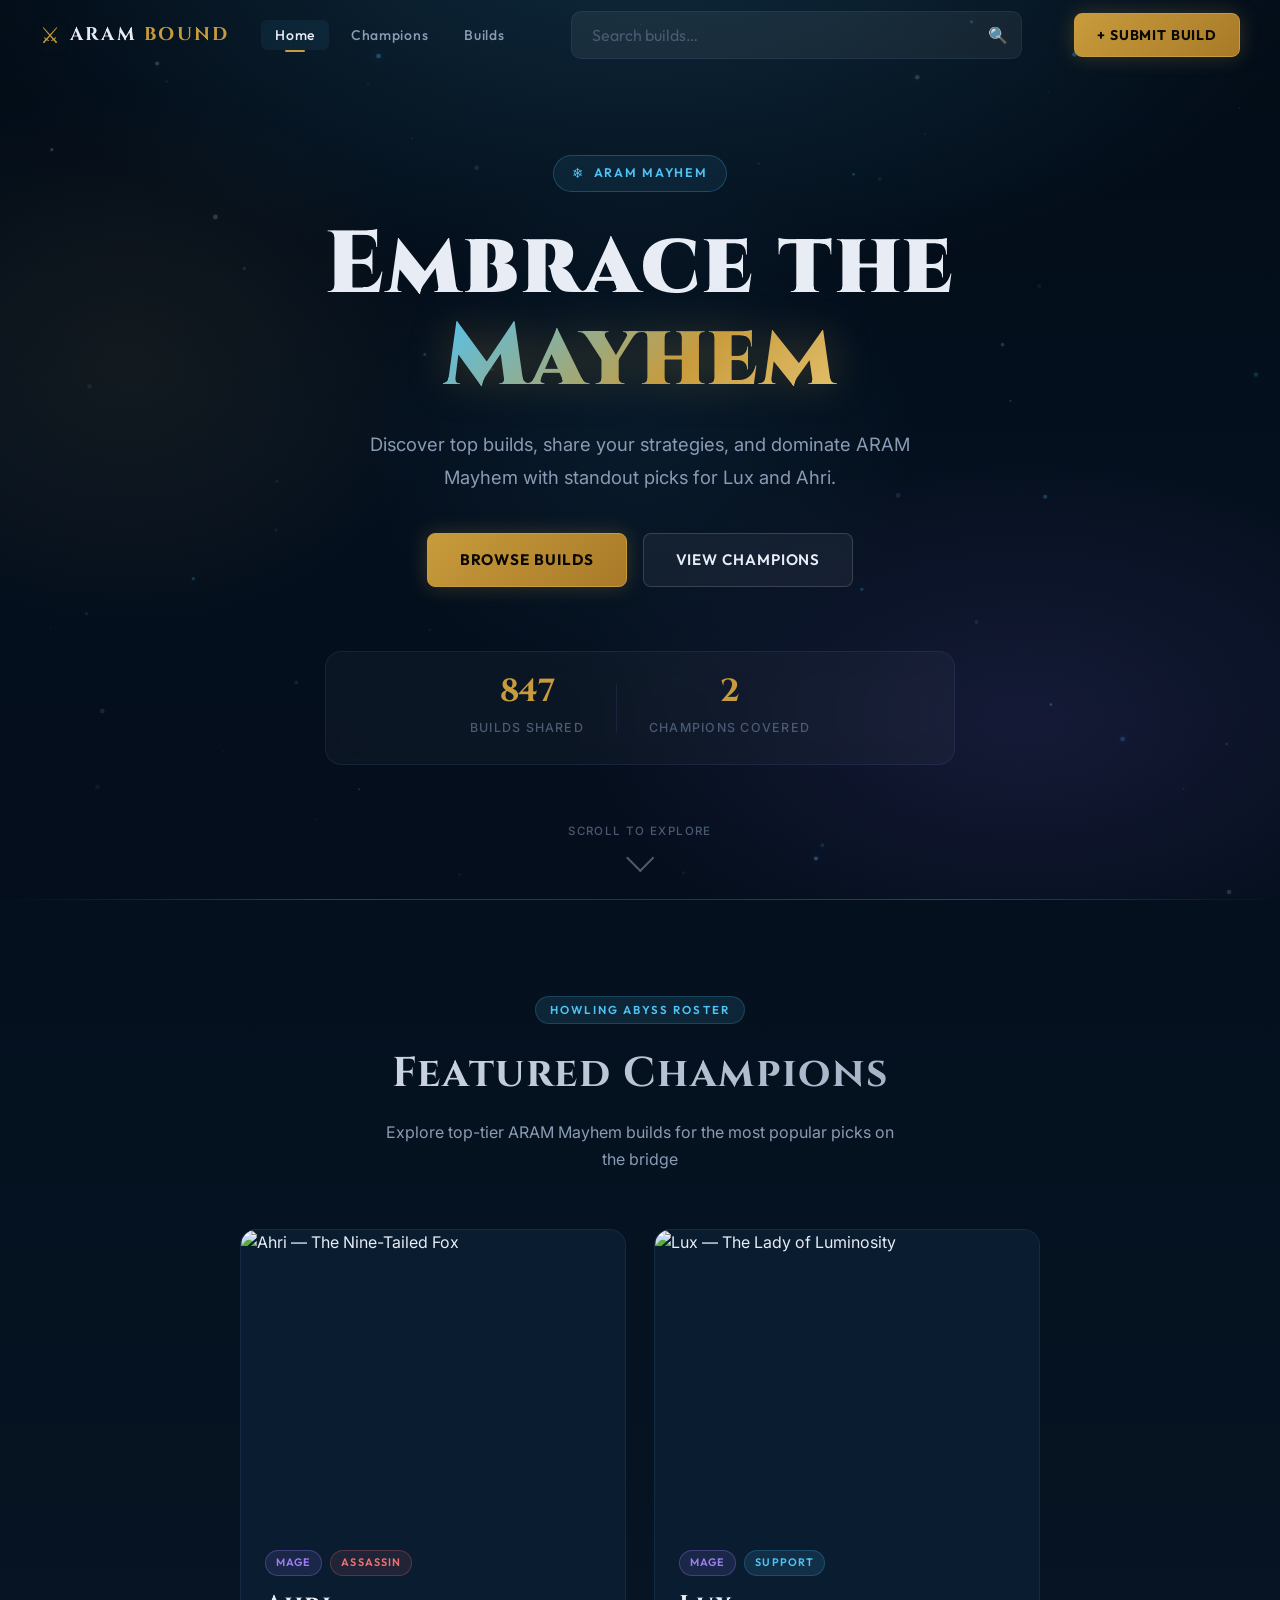
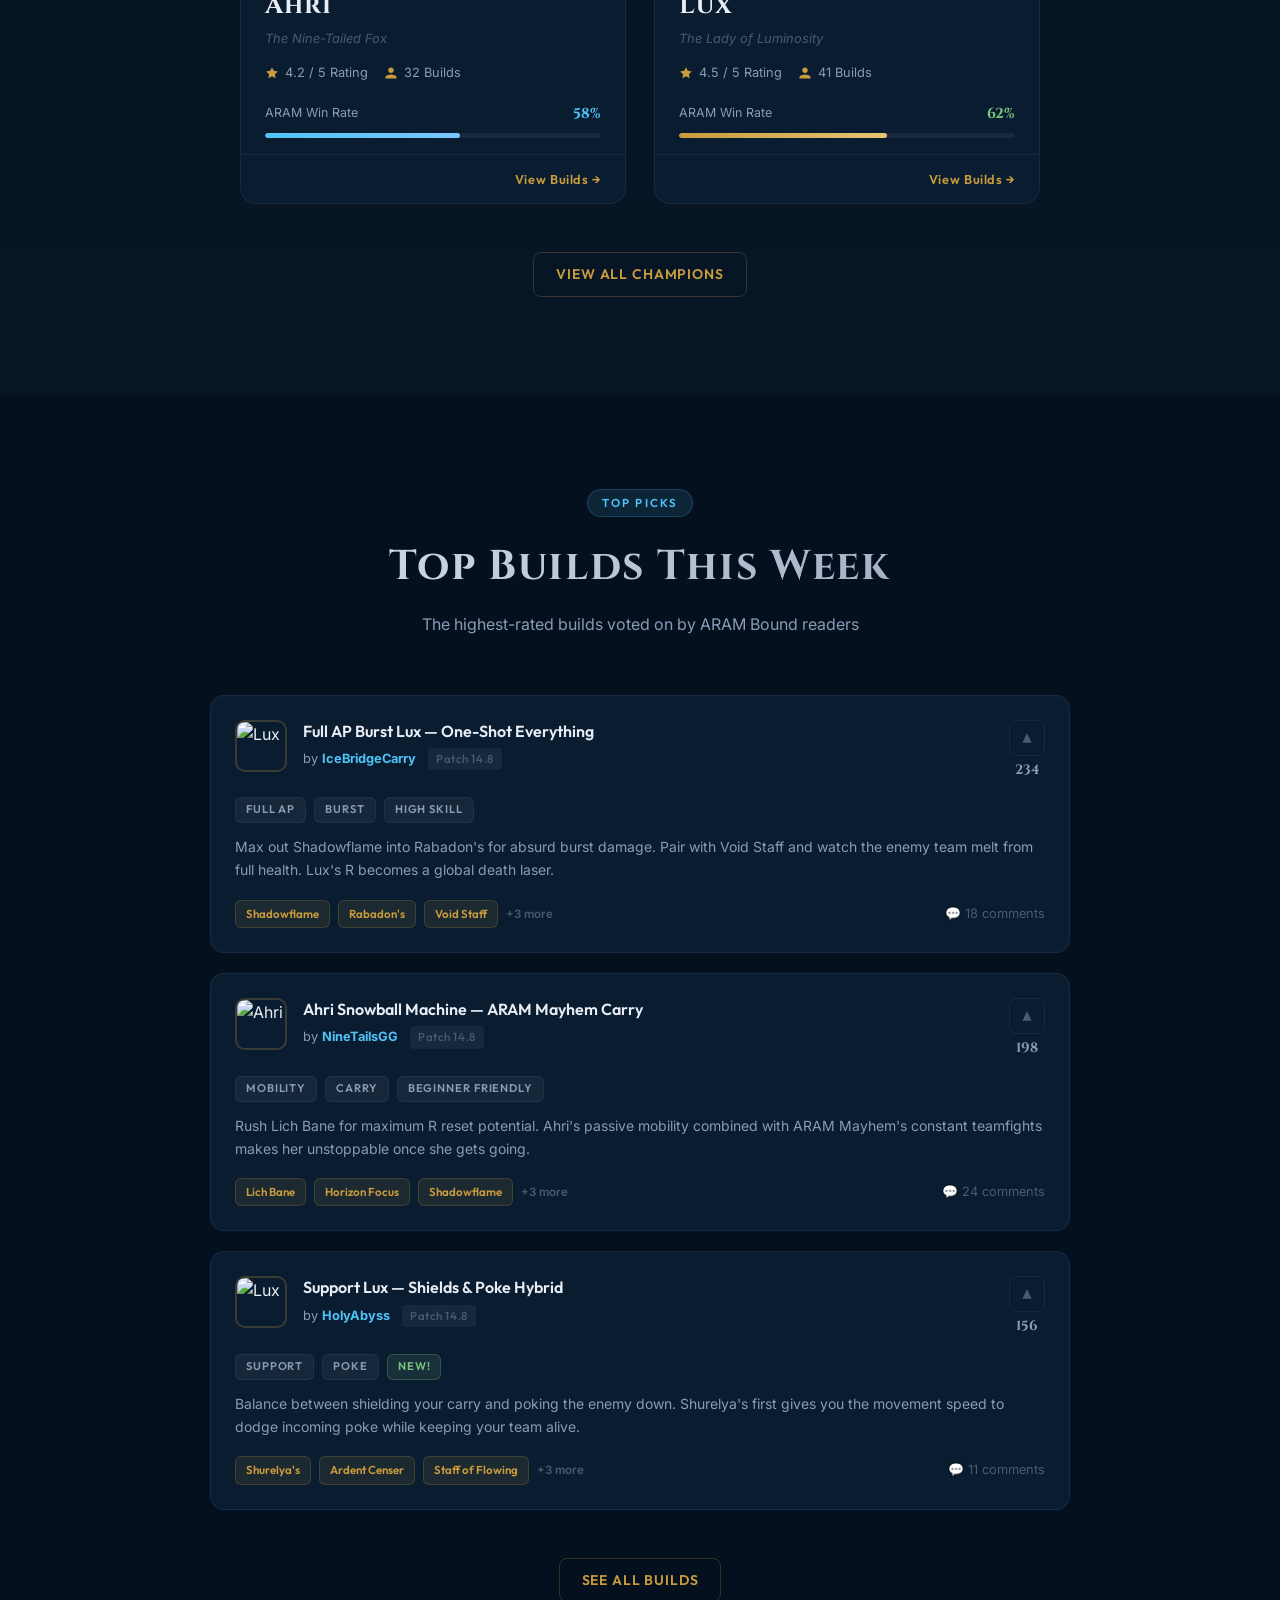
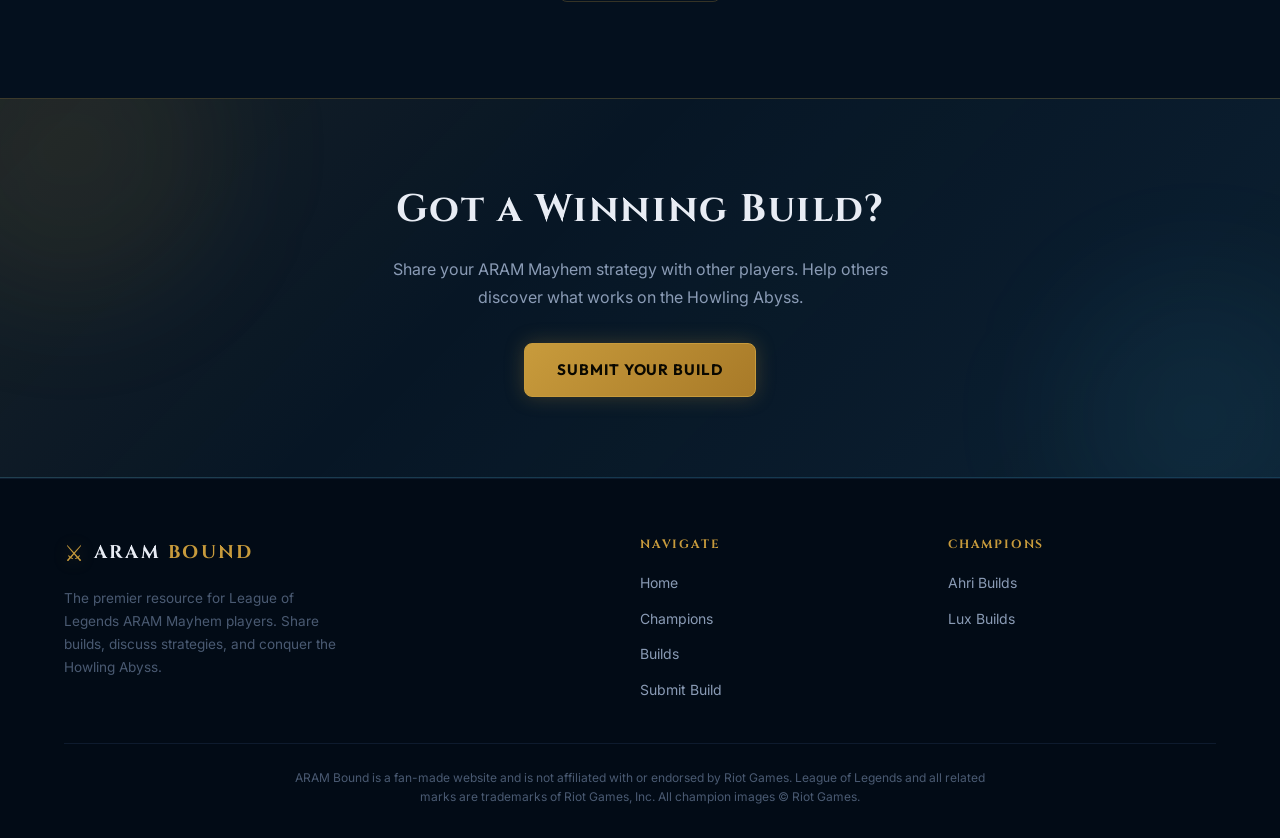
==== index.html @ 49146abf "Finalized Project" ====
<!DOCTYPE html>
<html lang="en">
<head>
  <meta charset="UTF-8" />
  <meta name="viewport" content="width=device-width, initial-scale=1.0" />
  <title>ARAM Bound — ARAM Mayhem Build Hub</title>
  <meta name="description" content="The ultimate resource for League of Legends ARAM Mayhem players. Discover top builds for Lux and Ahri, share strategies, and dominate the Howling Abyss." />
  <meta name="keywords" content="ARAM Mayhem, League of Legends, Lux builds, Ahri builds, Howling Abyss, LoL builds, ARAM guides" />

  <!-- Open Graph (for sharing) -->
  <meta property="og:title" content="ARAM Bound — ARAM Mayhem Build Hub" />
  <meta property="og:description" content="Discover top builds, share strategies, and dominate ARAM Mayhem on the Howling Abyss." />
  <meta property="og:type" content="website" />

  <!-- Styles -->
  <link rel="stylesheet" href="css/style.css" />
</head>
<body>

  <!-- =====================================================
       NAVIGATION
  ====================================================== -->
  <nav class="navbar" id="navbar">
    <div class="nav-container">

      <!-- Logo -->
      <a href="index.html" class="nav-logo" id="nav-logo">
        <span class="logo-icon">⚔</span>
        <span class="logo-text">ARAM <span class="logo-accent">BOUND</span></span>
      </a>

      <!-- Nav Links -->
      <ul class="nav-links" id="navLinks">
        <li><a href="index.html"     class="nav-link active" id="nav-home">Home</a></li>
        <li><a href="champions.html" class="nav-link" id="nav-champions">Champions</a></li>
        <li><a href="builds.html"    class="nav-link" id="nav-builds">Builds</a></li>
      </ul>

      <!-- Global search -->
      <div class="nav-search-wrap" id="navSearchWrap">
        <input type="search" class="nav-search-input" id="navSearch" placeholder="Search builds…" autocomplete="off" aria-label="Search all builds" />
        <button type="button" class="nav-search-submit" id="navSearchBtn" aria-label="Search">&#x1F50D;</button>
      </div>

      <!-- Actions -->
      <div class="nav-actions">
        <a href="create.html" class="btn btn-primary" id="nav-submit-btn">+ Submit Build</a>
        <button class="hamburger" id="hamburger" aria-label="Toggle navigation menu">
          <span></span>
          <span></span>
          <span></span>
        </button>
      </div>

    </div>
  </nav>

  <!-- =====================================================
       HERO SECTION
  ====================================================== -->
  <section class="hero" id="hero">

    <!-- Background layers -->
    <div class="hero-bg">
      <canvas id="particles-canvas"></canvas>
    </div>

    <!-- Main hero content -->
    <div class="hero-content">

      <!-- Top badge -->
      <div class="hero-badge" id="hero-badge">
        <span class="badge-icon">❄</span>
        ARAM Mayhem
      </div>

      <!-- Headline -->
      <h1 class="hero-title" id="hero-title">
        Embrace the<br />
        <span class="title-accent">Mayhem</span>
      </h1>

      <!-- Subtitle -->
      <p class="hero-subtitle" id="hero-subtitle">
        Discover top builds, share your strategies, and dominate ARAM Mayhem
        with standout picks for Lux and Ahri.
      </p>

      <!-- CTA Buttons -->
      <div class="hero-cta">
        <a href="builds.html" class="btn btn-primary btn-large" id="hero-browse-builds">Browse Builds</a>
        <a href="champions.html" class="btn btn-ghost btn-large" id="hero-view-champions">View Champions</a>
      </div>

      <!-- Animated Stats -->
      <div class="hero-stats" id="hero-stats">
        <div class="stat">
          <span class="stat-number" id="stat-builds" data-target="847">0</span>
          <span class="stat-label">Builds Shared</span>
        </div>
        <div class="stat-divider"></div>
        <div class="stat">
          <span class="stat-number" id="stat-champions" data-target="2">0</span>
          <span class="stat-label">Champions Covered</span>
        </div>
      </div>

    </div>

    <!-- Scroll hint -->
    <div class="hero-scroll-indicator" id="scroll-hint">
      <span>Scroll to explore</span>
      <div class="scroll-arrow"></div>
    </div>

  </section>

  <!-- =====================================================
       FEATURED CHAMPIONS
  ====================================================== -->
  <section class="section champions-section" id="champions">
    <div class="container">

      <div class="section-header reveal">
        <span class="section-tag">Howling Abyss Roster</span>
        <h2 class="section-title">Featured Champions</h2>
        <p class="section-sub">Explore top-tier ARAM Mayhem builds for the most popular picks on the bridge</p>
      </div>

      <div class="champions-grid">

        <!-- ── Ahri Card ── -->
        <a href="champion-detail.html?champion=ahri" class="champion-card reveal" id="card-ahri">
          <div class="champion-card-image">
            <img
              src="https://ddragon.leagueoflegends.com/cdn/img/champion/loading/Ahri_0.jpg"
              alt="Ahri — The Nine-Tailed Fox"
              loading="lazy"
            />
            <div class="champion-card-glow"></div>
          </div>
          <div class="champion-card-body">
            <div class="champion-role-tags">
              <span class="role-tag role-mage">Mage</span>
              <span class="role-tag role-assassin">Assassin</span>
            </div>
            <h3 class="champion-name">Ahri</h3>
            <p class="champion-title">The Nine-Tailed Fox</p>
            <div class="champion-meta">
              <span class="meta-item">
                <!-- Star icon -->
                <svg width="14" height="14" viewBox="0 0 24 24" fill="currentColor" aria-hidden="true">
                  <path d="M12 2l3.09 6.26L22 9.27l-5 4.87 1.18 6.88L12 17.77l-6.18 3.25L7 14.14 2 9.27l6.91-1.01L12 2z"/>
                </svg>
                4.2 / 5 Rating
              </span>
              <span class="meta-item">
                <!-- Person icon -->
                <svg width="14" height="14" viewBox="0 0 24 24" fill="currentColor" aria-hidden="true">
                  <path d="M12 12c2.7 0 4.8-2.1 4.8-4.8S14.7 2.4 12 2.4 7.2 4.5 7.2 7.2 9.3 12 12 12zm0 2.4c-3.2 0-9.6 1.6-9.6 4.8v2.4h19.2v-2.4c0-3.2-6.4-4.8-9.6-4.8z"/>
                </svg>
                32 Builds
              </span>
            </div>
            <div class="win-rate-bar">
              <div class="win-rate-label">
                <span>ARAM Win Rate</span>
                <span class="win-rate-value good">58%</span>
              </div>
              <div class="progress-bar">
                <div class="progress-fill" data-width="58"></div>
              </div>
            </div>
          </div>
          <div class="champion-card-footer">
            <span class="view-builds">View Builds →</span>
          </div>
        </a>

        <!-- ── Lux Card ── -->
        <a href="champion-detail.html?champion=lux" class="champion-card reveal" id="card-lux">
          <div class="champion-card-image">
            <img
              src="https://ddragon.leagueoflegends.com/cdn/img/champion/loading/Lux_0.jpg"
              alt="Lux — The Lady of Luminosity"
              loading="lazy"
            />
            <div class="champion-card-glow"></div>
          </div>
          <div class="champion-card-body">
            <div class="champion-role-tags">
              <span class="role-tag role-mage">Mage</span>
              <span class="role-tag role-support">Support</span>
            </div>
            <h3 class="champion-name">Lux</h3>
            <p class="champion-title">The Lady of Luminosity</p>
            <div class="champion-meta">
              <span class="meta-item">
                <svg width="14" height="14" viewBox="0 0 24 24" fill="currentColor" aria-hidden="true">
                  <path d="M12 2l3.09 6.26L22 9.27l-5 4.87 1.18 6.88L12 17.77l-6.18 3.25L7 14.14 2 9.27l6.91-1.01L12 2z"/>
                </svg>
                4.5 / 5 Rating
              </span>
              <span class="meta-item">
                <svg width="14" height="14" viewBox="0 0 24 24" fill="currentColor" aria-hidden="true">
                  <path d="M12 12c2.7 0 4.8-2.1 4.8-4.8S14.7 2.4 12 2.4 7.2 4.5 7.2 7.2 9.3 12 12 12zm0 2.4c-3.2 0-9.6 1.6-9.6 4.8v2.4h19.2v-2.4c0-3.2-6.4-4.8-9.6-4.8z"/>
                </svg>
                41 Builds
              </span>
            </div>
            <div class="win-rate-bar">
              <div class="win-rate-label">
                <span>ARAM Win Rate</span>
                <span class="win-rate-value excellent">62%</span>
              </div>
              <div class="progress-bar">
                <div class="progress-fill progress-fill--lux" data-width="62"></div>
              </div>
            </div>
          </div>
          <div class="champion-card-footer">
            <span class="view-builds">View Builds →</span>
          </div>
        </a>

      </div><!-- /champions-grid -->

      <div class="section-cta reveal">
        <a href="champions.html" class="btn btn-outline" id="all-champions-btn">View All Champions</a>
      </div>

    </div>
  </section>

  <!-- =====================================================
       TOP BUILDS THIS WEEK
  ====================================================== -->
  <section class="section builds-section" id="top-builds">
    <div class="container">

      <div class="section-header reveal">
        <span class="section-tag">Top Picks</span>
        <h2 class="section-title">Top Builds This Week</h2>
        <p class="section-sub">The highest-rated builds voted on by ARAM Bound readers</p>
      </div>

      <div class="builds-grid">

        <!-- Build 1 — Lux AP Burst -->
        <article class="build-card reveal" id="build-1">
          <div class="build-card-header">
            <img
              src="https://ddragon.leagueoflegends.com/cdn/14.8.1/img/champion/Lux.png"
              alt="Lux"
              class="build-champion-icon"
            />
            <div class="build-info">
              <h3 class="build-title">Full AP Burst Lux — One-Shot Everything</h3>
              <div class="build-meta">
                <span class="build-author">by <strong>IceBridgeCarry</strong></span>
                <span class="build-patch">Patch 14.8</span>
              </div>
            </div>
            <div class="build-upvote" id="upvote-1">
              <button class="upvote-btn" data-id="1" aria-label="Upvote this build">
                <svg width="14" height="14" viewBox="0 0 24 24" fill="currentColor" aria-hidden="true">
                  <path d="M12 4L4 20h16L12 4z"/>
                </svg>
              </button>
              <span class="upvote-count" id="vote-count-1">234</span>
            </div>
          </div>
          <div class="build-tags">
            <span class="build-tag">Full AP</span>
            <span class="build-tag">Burst</span>
            <span class="build-tag">High Skill</span>
          </div>
          <p class="build-description">
            Max out Shadowflame into Rabadon's for absurd burst damage. Pair with Void Staff
            and watch the enemy team melt from full health. Lux's R becomes a global death laser.
          </p>
          <div class="build-footer">
            <div class="build-items">
              <span class="item-badge">Shadowflame</span>
              <span class="item-badge">Rabadon's</span>
              <span class="item-badge">Void Staff</span>
              <span class="item-more">+3 more</span>
            </div>
            <div class="build-stats-mini">
              <span class="comment-count">💬 18 comments</span>
            </div>
          </div>
        </article>

        <!-- Build 2 — Ahri Snowball -->
        <article class="build-card reveal" id="build-2">
          <div class="build-card-header">
            <img
              src="https://ddragon.leagueoflegends.com/cdn/14.8.1/img/champion/Ahri.png"
              alt="Ahri"
              class="build-champion-icon"
            />
            <div class="build-info">
              <h3 class="build-title">Ahri Snowball Machine — ARAM Mayhem Carry</h3>
              <div class="build-meta">
                <span class="build-author">by <strong>NineTailsGG</strong></span>
                <span class="build-patch">Patch 14.8</span>
              </div>
            </div>
            <div class="build-upvote" id="upvote-2">
              <button class="upvote-btn" data-id="2" aria-label="Upvote this build">
                <svg width="14" height="14" viewBox="0 0 24 24" fill="currentColor" aria-hidden="true">
                  <path d="M12 4L4 20h16L12 4z"/>
                </svg>
              </button>
              <span class="upvote-count" id="vote-count-2">198</span>
            </div>
          </div>
          <div class="build-tags">
            <span class="build-tag">Mobility</span>
            <span class="build-tag">Carry</span>
            <span class="build-tag">Beginner Friendly</span>
          </div>
          <p class="build-description">
            Rush Lich Bane for maximum R reset potential. Ahri's passive mobility combined with
            ARAM Mayhem's constant teamfights makes her unstoppable once she gets going.
          </p>
          <div class="build-footer">
            <div class="build-items">
              <span class="item-badge">Lich Bane</span>
              <span class="item-badge">Horizon Focus</span>
              <span class="item-badge">Shadowflame</span>
              <span class="item-more">+3 more</span>
            </div>
            <div class="build-stats-mini">
              <span class="comment-count">💬 24 comments</span>
            </div>
          </div>
        </article>

        <!-- Build 3 — Lux Support Poke -->
        <article class="build-card reveal" id="build-3">
          <div class="build-card-header">
            <img
              src="https://ddragon.leagueoflegends.com/cdn/14.8.1/img/champion/Lux.png"
              alt="Lux"
              class="build-champion-icon"
            />
            <div class="build-info">
              <h3 class="build-title">Support Lux — Shields &amp; Poke Hybrid</h3>
              <div class="build-meta">
                <span class="build-author">by <strong>HolyAbyss</strong></span>
                <span class="build-patch">Patch 14.8</span>
              </div>
            </div>
            <div class="build-upvote" id="upvote-3">
              <button class="upvote-btn" data-id="3" aria-label="Upvote this build">
                <svg width="14" height="14" viewBox="0 0 24 24" fill="currentColor" aria-hidden="true">
                  <path d="M12 4L4 20h16L12 4z"/>
                </svg>
              </button>
              <span class="upvote-count" id="vote-count-3">156</span>
            </div>
          </div>
          <div class="build-tags">
            <span class="build-tag">Support</span>
            <span class="build-tag">Poke</span>
            <span class="build-tag tag-new">New!</span>
          </div>
          <p class="build-description">
            Balance between shielding your carry and poking the enemy down. Shurelya's first
            gives you the movement speed to dodge incoming poke while keeping your team alive.
          </p>
          <div class="build-footer">
            <div class="build-items">
              <span class="item-badge">Shurelya's</span>
              <span class="item-badge">Ardent Censer</span>
              <span class="item-badge">Staff of Flowing</span>
              <span class="item-more">+3 more</span>
            </div>
            <div class="build-stats-mini">
              <span class="comment-count">💬 11 comments</span>
            </div>
          </div>
        </article>

      </div><!-- /builds-grid -->

      <div class="section-cta reveal">
        <a href="builds.html" class="btn btn-outline" id="all-builds-btn">See All Builds</a>
      </div>

    </div>
  </section>

  <!-- =====================================================
       CTA BANNER — Submit a Build
  ====================================================== -->
  <section class="cta-banner" id="submit-cta">
    <div class="cta-decoration">
      <div class="cta-orb cta-orb--1"></div>
      <div class="cta-orb cta-orb--2"></div>
    </div>
    <div class="container">
      <div class="cta-content reveal">
        <h2 class="cta-title">Got a Winning Build?</h2>
        <p class="cta-sub">
          Share your ARAM Mayhem strategy with other players.
          Help others discover what works on the Howling Abyss.
        </p>
        <a href="create.html" class="btn btn-primary btn-large" id="submit-build-btn">
          Submit Your Build
        </a>
      </div>
    </div>
  </section>

  <!-- =====================================================
       FOOTER
  ====================================================== -->
  <footer class="footer" id="footer">
    <div class="container">
      <div class="footer-grid">

        <!-- Brand -->
        <div class="footer-brand">
          <a href="index.html" class="nav-logo footer-logo" id="footer-logo">
            <span class="logo-icon">⚔</span>
            <span class="logo-text">ARAM <span class="logo-accent">BOUND</span></span>
          </a>
          <p class="footer-tagline">
            The premier resource for League of Legends ARAM Mayhem players.
            Share builds, discuss strategies, and conquer the Howling Abyss.
          </p>
        </div>

        <!-- Nav links -->
        <div class="footer-links">
          <h4 class="footer-heading">Navigate</h4>
          <ul>
            <li><a href="index.html">Home</a></li>
            <li><a href="champions.html">Champions</a></li>
            <li><a href="builds.html">Builds</a></li>
            <li><a href="create.html">Submit Build</a></li>
          </ul>
        </div>

        <!-- Champion links -->
        <div class="footer-links">
          <h4 class="footer-heading">Champions</h4>
          <ul>
            <li><a href="champion-detail.html?champion=ahri">Ahri Builds</a></li>
            <li><a href="champion-detail.html?champion=lux">Lux Builds</a></li>
          </ul>
        </div>

      </div><!-- /footer-grid -->

      <div class="footer-bottom">
        <p class="footer-disclaimer">
          ARAM Bound is a fan-made website and is not affiliated with or endorsed by Riot Games.
          League of Legends and all related marks are trademarks of Riot Games, Inc.
          All champion images © Riot Games.
        </p>
      </div>
    </div>
  </footer>

  <!-- JavaScript -->
  <script src="js/main.js"></script>
</body>
</html>
---- css/style.css ----
/* ============================================================
   ARAM BOUND � Main Stylesheet
   Theme: ARAM Mayhem | Dark navy + Ice Blue + Gold
   ============================================================ */

/* --- Google Fonts --- */
@import url('https://fonts.googleapis.com/css2?family=Cinzel:wght@400;600;700;900&family=Inter:wght@300;400;500;600;700&family=Outfit:wght@300;400;500;600&display=swap');

/* ============================================================
   DESIGN TOKENS (CSS Custom Properties)
   ============================================================ */
:root {
  /* Backgrounds */
  --bg-deep:     #020b16;
  --bg-base:     #04101e;
  --bg-surface:  #071625;
  --bg-card:     #0a1c30;
  --bg-card-hover: #0d2138;

  /* Accent Colors */
  --gold:        #c89b3c;
  --gold-light:  #e5c472;
  --gold-glow:   rgba(200, 155, 60, 0.25);
  --ice-blue:    #4fc3f7;
  --ice-dim:     rgba(79, 195, 247, 0.12);
  --ice-glow:    rgba(79, 195, 247, 0.3);
  --purple:      #8b6cf0;
  --purple-dim:  rgba(139, 108, 240, 0.15);

  /* Text */
  --text-primary:   #e8ecf4;
  --text-secondary: #8a9bb5;
  --text-muted:     #4a5a72;

  /* Borders */
  --border:          rgba(79, 120, 180, 0.15);
  --border-gold:     rgba(200, 155, 60, 0.25);
  --border-ice:      rgba(79, 195, 247, 0.2);

  /* Transitions */
  --transition-fast: 0.18s ease;
  --transition-med:  0.3s ease;
  --transition-slow: 0.5s ease;

  /* Fonts */
  --font-heading: 'Cinzel', Georgia, serif;
  --font-body:    'Inter', system-ui, sans-serif;
  --font-ui:      'Outfit', system-ui, sans-serif;

  /* Shadows */
  --shadow-card:  0 4px 24px rgba(0, 0, 0, 0.5);
  --shadow-glow-gold: 0 0 24px rgba(200, 155, 60, 0.2);
  --shadow-glow-ice:  0 0 24px rgba(79, 195, 247, 0.2);
}

/* ============================================================
   RESET & BASE
   ============================================================ */
*, *::before, *::after {
  box-sizing: border-box;
  margin: 0;
  padding: 0;
}

html {
  scroll-behavior: smooth;
  font-size: 16px;
}

body {
  font-family: var(--font-body);
  background-color: var(--bg-deep);
  color: var(--text-primary);
  line-height: 1.6;
  overflow-x: hidden;
  -webkit-font-smoothing: antialiased;
}

a {
  color: inherit;
  text-decoration: none;
}

img {
  max-width: 100%;
  display: block;
}

ul {
  list-style: none;
}

button {
  cursor: pointer;
  border: none;
  background: none;
  font-family: inherit;
}

/* ============================================================
   LAYOUT UTILITIES
   ============================================================ */
.container {
  width: 100%;
  max-width: 1200px;
  margin: 0 auto;
  padding: 0 24px;
}

.section {
  padding: 96px 0;
  position: relative;
}

/* ============================================================
   NAVIGATION
   ============================================================ */
.navbar {
  position: fixed;
  top: 0;
  left: 0;
  right: 0;
  z-index: 1000;
  padding: 0 24px;
  height: 70px;
  display: flex;
  align-items: center;
  transition: background var(--transition-med), backdrop-filter var(--transition-med), box-shadow var(--transition-med);
}

.navbar.scrolled {
  background: rgba(4, 16, 30, 0.92);
  backdrop-filter: blur(18px);
  -webkit-backdrop-filter: blur(18px);
  box-shadow: 0 1px 0 var(--border), 0 4px 32px rgba(0, 0, 0, 0.5);
}

.nav-container {
  width: 100%;
  max-width: 1200px;
  margin: 0 auto;
  display: flex;
  align-items: center;
  justify-content: space-between;
  gap: 32px;
}

/* Logo */
.nav-logo {
  display: flex;
  align-items: center;
  gap: 10px;
  flex-shrink: 0;
}

.logo-icon {
  font-size: 1.4rem;
  color: var(--gold);
  filter: drop-shadow(0 0 8px var(--gold-glow));
}

.logo-text {
  font-family: var(--font-heading);
  font-size: 1.15rem;
  font-weight: 700;
  letter-spacing: 0.12em;
  color: var(--text-primary);
  text-transform: uppercase;
}

.logo-accent {
  color: var(--gold);
}

/* Nav Links */
.nav-links {
  display: flex;
  align-items: center;
  gap: 8px;
}

.nav-link {
  font-family: var(--font-ui);
  font-size: 0.875rem;
  font-weight: 500;
  letter-spacing: 0.05em;
  padding: 6px 14px;
  border-radius: 6px;
  color: var(--text-secondary);
  transition: color var(--transition-fast), background var(--transition-fast);
  position: relative;
}

.nav-link:hover,
.nav-link.active {
  color: var(--text-primary);
  background: rgba(79, 195, 247, 0.07);
}

.nav-link.active::after {
  content: '';
  position: absolute;
  bottom: -2px;
  left: 50%;
  transform: translateX(-50%);
  width: 20px;
  height: 2px;
  background: var(--gold);
  border-radius: 2px;
}

/* Nav Actions */
.nav-actions {
  display: flex;
  align-items: center;
  gap: 12px;
}

/* Hamburger */
.hamburger {
  display: none;
  flex-direction: column;
  gap: 5px;
  padding: 6px;
  border-radius: 6px;
  cursor: pointer;
  transition: background var(--transition-fast);
}

.hamburger:hover { background: var(--bg-card); }

.hamburger span {
  display: block;
  width: 22px;
  height: 2px;
  background: var(--text-secondary);
  border-radius: 2px;
  transition: transform var(--transition-med), opacity var(--transition-fast);
}

.hamburger.open span:nth-child(1) { transform: translateY(7px) rotate(45deg); }
.hamburger.open span:nth-child(2) { opacity: 0; }
.hamburger.open span:nth-child(3) { transform: translateY(-7px) rotate(-45deg); }

/* ============================================================
   BUTTONS
   ============================================================ */
.btn {
  display: inline-flex;
  align-items: center;
  justify-content: center;
  gap: 8px;
  font-family: var(--font-ui);
  font-size: 0.875rem;
  font-weight: 600;
  letter-spacing: 0.06em;
  padding: 10px 22px;
  border-radius: 8px;
  border: 1.5px solid transparent;
  cursor: pointer;
  transition: all var(--transition-fast);
  white-space: nowrap;
  text-transform: uppercase;
}

.btn-primary {
  background: linear-gradient(135deg, #c89b3c, #a87a28);
  border-color: #c89b3c;
  color: #0a0800;
  font-weight: 700;
  box-shadow: 0 0 20px rgba(200, 155, 60, 0.25);
}

.btn-primary:hover {
  background: linear-gradient(135deg, #e5c472, #c89b3c);
  box-shadow: 0 0 32px rgba(200, 155, 60, 0.45);
  transform: translateY(-1px);
}

.btn-primary:disabled {
  opacity: 0.45;
  cursor: not-allowed;
  transform: none;
  box-shadow: none;
}

.btn-primary:disabled:hover {
  background: linear-gradient(135deg, #c89b3c, #a87a28);
  transform: none;
  box-shadow: 0 0 20px rgba(200, 155, 60, 0.25);
}

.btn-ghost {
  background: rgba(255,255,255,0.05);
  border-color: rgba(255,255,255,0.15);
  color: var(--text-primary);
}

.btn-ghost:hover {
  background: rgba(79, 195, 247, 0.1);
  border-color: var(--ice-blue);
  color: var(--ice-blue);
  transform: translateY(-1px);
}

.btn-outline {
  background: transparent;
  border-color: var(--border-gold);
  color: var(--gold);
}

.btn-outline:hover {
  background: rgba(200, 155, 60, 0.1);
  border-color: var(--gold);
  box-shadow: var(--shadow-glow-gold);
  transform: translateY(-1px);
}

.btn-large {
  padding: 14px 32px;
  font-size: 0.95rem;
}

/* ============================================================
   SECTION HEADERS
   ============================================================ */
.section-header {
  text-align: center;
  margin-bottom: 56px;
}

.section-tag {
  display: inline-block;
  font-family: var(--font-ui);
  font-size: 0.72rem;
  font-weight: 600;
  letter-spacing: 0.18em;
  text-transform: uppercase;
  color: var(--ice-blue);
  background: var(--ice-dim);
  border: 1px solid var(--border-ice);
  padding: 4px 14px;
  border-radius: 100px;
  margin-bottom: 16px;
}

.section-title {
  font-family: var(--font-heading);
  font-size: clamp(1.8rem, 4vw, 2.6rem);
  font-weight: 700;
  color: var(--text-primary);
  letter-spacing: 0.04em;
  margin-bottom: 12px;
  background: linear-gradient(135deg, #e8ecf4 0%, #8a9bb5 100%);
  -webkit-background-clip: text;
  -webkit-text-fill-color: transparent;
  background-clip: text;
}

.section-sub {
  font-size: 1rem;
  color: var(--text-secondary);
  max-width: 520px;
  margin: 0 auto;
  line-height: 1.7;
}

.section-cta {
  text-align: center;
  margin-top: 48px;
}

/* ============================================================
   HERO SECTION
   ============================================================ */
.hero {
  position: relative;
  min-height: 100vh;
  display: flex;
  align-items: center;
  justify-content: center;
  overflow: hidden;
  padding: 120px 24px 100px;
}

.hero-bg {
  position: absolute;
  inset: 0;
  background:
    radial-gradient(ellipse 80% 60% at 50% -10%, rgba(79, 195, 247, 0.18) 0%, transparent 70%),
    radial-gradient(ellipse 60% 50% at 80% 80%, rgba(139, 108, 240, 0.12) 0%, transparent 60%),
    radial-gradient(ellipse 50% 60% at 10% 40%, rgba(200, 155, 60, 0.08) 0%, transparent 50%),
    linear-gradient(180deg, #020b16 0%, #04101e 50%, #040e1c 100%);
}

/* Snowflake / ice crystal decoration */
.hero-bg::before {
  content: '';
  position: absolute;
  top: 15%;
  left: 50%;
  transform: translateX(-50%);
  width: 600px;
  height: 600px;
  background: radial-gradient(ellipse, rgba(79, 195, 247, 0.06) 0%, transparent 65%);
  pointer-events: none;
}

/* Horizontal divider line */
.hero-bg::after {
  content: '';
  position: absolute;
  bottom: 0;
  left: 0;
  right: 0;
  height: 1px;
  background: linear-gradient(90deg, transparent, rgba(79, 195, 247, 0.3), var(--gold-glow), rgba(79, 195, 247, 0.3), transparent);
}

/* Particle Canvas */
#particles-canvas {
  position: absolute;
  inset: 0;
  pointer-events: none;
  opacity: 0.6;
}

.hero-content {
  position: relative;
  z-index: 2;
  text-align: center;
  max-width: 780px;
  margin: 0 auto;
}

.hero-badge {
  display: inline-flex;
  align-items: center;
  gap: 8px;
  font-family: var(--font-ui);
  font-size: 0.78rem;
  font-weight: 600;
  letter-spacing: 0.15em;
  text-transform: uppercase;
  color: var(--ice-blue);
  background: rgba(79, 195, 247, 0.08);
  border: 1px solid rgba(79, 195, 247, 0.25);
  padding: 6px 18px;
  border-radius: 100px;
  margin-bottom: 28px;
  animation: fadeSlideDown 0.7s ease both;
}

.badge-icon {
  font-size: 0.875rem;
  animation: iceSpin 4s linear infinite;
}

@keyframes iceSpin {
  0%, 100% { transform: rotate(0deg) scale(1); }
  50% { transform: rotate(180deg) scale(1.1); }
}

.hero-title {
  font-family: var(--font-heading);
  font-size: clamp(3rem, 8vw, 5.5rem);
  font-weight: 900;
  line-height: 1.05;
  letter-spacing: 0.02em;
  color: var(--text-primary);
  margin-bottom: 24px;
  animation: fadeSlideDown 0.7s 0.1s ease both;
}

.title-accent {
  background: linear-gradient(135deg, var(--ice-blue) 0%, var(--gold) 60%, var(--gold-light) 100%);
  -webkit-background-clip: text;
  -webkit-text-fill-color: transparent;
  background-clip: text;
  filter: drop-shadow(0 0 20px rgba(200, 155, 60, 0.3));
}

.hero-subtitle {
  font-size: clamp(1rem, 2vw, 1.15rem);
  color: var(--text-secondary);
  max-width: 560px;
  margin: 0 auto 40px;
  line-height: 1.75;
  animation: fadeSlideDown 0.7s 0.2s ease both;
}

.hero-cta {
  display: flex;
  align-items: center;
  justify-content: center;
  gap: 16px;
  flex-wrap: wrap;
  margin-bottom: 64px;
  animation: fadeSlideDown 0.7s 0.3s ease both;
}

/* Hero Stats */
.hero-stats {
  display: flex;
  align-items: center;
  justify-content: center;
  gap: 0;
  background: rgba(255,255,255,0.03);
  border: 1px solid var(--border);
  border-radius: 16px;
  padding: 24px 40px;
  backdrop-filter: blur(12px);
  animation: fadeSlideDown 0.7s 0.4s ease both;
}

.stat {
  text-align: center;
  padding: 0 32px;
}

.stat-number {
  display: block;
  font-family: var(--font-heading);
  font-size: 2rem;
  font-weight: 700;
  color: var(--gold);
  line-height: 1;
  margin-bottom: 6px;
  letter-spacing: -0.02em;
}

.stat-label {
  font-size: 0.78rem;
  font-weight: 500;
  letter-spacing: 0.1em;
  text-transform: uppercase;
  color: var(--text-muted);
}

.stat-divider {
  width: 1px;
  height: 48px;
  background: var(--border);
  flex-shrink: 0;
}

/* Scroll indicator */
.hero-scroll-indicator {
  position: absolute;
  bottom: 32px;
  left: 50%;
  transform: translateX(-50%);
  display: flex;
  flex-direction: column;
  align-items: center;
  gap: 8px;
  z-index: 2;
  animation: fadeIn 1s 1s ease both;
}

.hero-scroll-indicator span {
  font-size: 0.72rem;
  font-weight: 500;
  letter-spacing: 0.12em;
  text-transform: uppercase;
  color: var(--text-muted);
}

.scroll-arrow {
  width: 20px;
  height: 20px;
  border-right: 2px solid var(--text-muted);
  border-bottom: 2px solid var(--text-muted);
  transform: rotate(45deg);
  animation: scrollBounce 1.5s ease infinite;
}

@keyframes scrollBounce {
  0%, 100% { transform: rotate(45deg) translateY(0); opacity: 0.5; }
  50% { transform: rotate(45deg) translateY(5px); opacity: 1; }
}

/* ============================================================
   CHAMPION CARDS
   ============================================================ */
.champions-section {
  background: linear-gradient(180deg, var(--bg-base) 0%, var(--bg-surface) 100%);
}

.champions-grid {
  display: grid;
  grid-template-columns: repeat(auto-fit, minmax(320px, 1fr));
  gap: 28px;
  max-width: 800px;
  margin: 0 auto;
}

.champion-card {
  display: flex;
  flex-direction: column;
  background: var(--bg-card);
  border: 1px solid var(--border);
  border-radius: 16px;
  overflow: hidden;
  cursor: pointer;
  transition: transform var(--transition-med), box-shadow var(--transition-med), border-color var(--transition-med);
  position: relative;
}

.champion-card:hover {
  transform: translateY(-6px);
  box-shadow: var(--shadow-card), var(--shadow-glow-gold);
  border-color: var(--border-gold);
}

.champion-card:hover .champion-card-glow {
  opacity: 1;
}

.champion-card:hover .champion-card-image img {
  transform: scale(1.06);
}

/* Card Image */
.champion-card-image {
  position: relative;
  height: 300px;
  overflow: hidden;
}

.champion-card-image img {
  width: 100%;
  height: 100%;
  object-fit: cover;
  object-position: top center;
  transition: transform 0.5s ease;
}

.champion-card-image::after {
  content: '';
  position: absolute;
  bottom: 0;
  left: 0;
  right: 0;
  height: 120px;
  background: linear-gradient(to top, var(--bg-card), transparent);
}

.champion-card-glow {
  position: absolute;
  inset: 0;
  background: linear-gradient(135deg, rgba(200,155,60,0.12), rgba(79,195,247,0.08));
  opacity: 0;
  transition: opacity var(--transition-med);
  pointer-events: none;
}

/* Card Body */
.champion-card-body {
  padding: 20px 24px 16px;
  flex: 1;
}

.champion-role-tags {
  display: flex;
  gap: 8px;
  margin-bottom: 10px;
  flex-wrap: wrap;
}

.role-tag {
  font-family: var(--font-ui);
  font-size: 0.68rem;
  font-weight: 600;
  letter-spacing: 0.1em;
  text-transform: uppercase;
  padding: 3px 10px;
  border-radius: 100px;
  border: 1px solid;
}

.role-mage {
  color: #9b7ff0;
  background: rgba(155, 127, 240, 0.12);
  border-color: rgba(155, 127, 240, 0.3);
}

.role-assassin {
  color: #f07070;
  background: rgba(240, 112, 112, 0.1);
  border-color: rgba(240, 112, 112, 0.25);
}

.role-support {
  color: var(--ice-blue);
  background: var(--ice-dim);
  border-color: var(--border-ice);
}

.role-tank {
  color: #5ab8c4;
  background: rgba(90, 184, 196, 0.1);
  border-color: rgba(90, 184, 196, 0.28);
}

.role-fighter {
  color: #c89b3c;
  background: rgba(200, 155, 60, 0.1);
  border-color: rgba(200, 155, 60, 0.25);
}

.role-marksman {
  color: #e07a3a;
  background: rgba(224, 122, 58, 0.1);
  border-color: rgba(224, 122, 58, 0.25);
}

.champion-name {
  font-family: var(--font-heading);
  font-size: 1.6rem;
  font-weight: 700;
  letter-spacing: 0.04em;
  color: var(--text-primary);
  margin-bottom: 2px;
}

.champion-title {
  font-size: 0.8rem;
  color: var(--text-muted);
  font-style: italic;
  margin-bottom: 14px;
}

.champion-meta {
  display: flex;
  gap: 16px;
  margin-bottom: 18px;
}

.meta-item {
  display: flex;
  align-items: center;
  gap: 6px;
  font-size: 0.8rem;
  color: var(--text-secondary);
}

.meta-item svg {
  color: var(--gold);
  flex-shrink: 0;
}

/* Win Rate Bar */
.win-rate-bar { width: 100%; }

.win-rate-label {
  display: flex;
  justify-content: space-between;
  align-items: center;
  margin-bottom: 8px;
  font-size: 0.78rem;
  color: var(--text-secondary);
}

.win-rate-value {
  font-weight: 700;
  font-family: var(--font-heading);
  font-size: 0.9rem;
}

.win-rate-value.good     { color: #4fc3f7; }
.win-rate-value.excellent { color: #7bc67e; }

.progress-bar {
  height: 5px;
  background: rgba(255,255,255,0.06);
  border-radius: 100px;
  overflow: hidden;
}

.progress-fill {
  height: 100%;
  background: linear-gradient(90deg, #4fc3f7, #7bc6ff);
  border-radius: 100px;
  width: 0;
  transition: width 1.2s cubic-bezier(0.4, 0, 0.2, 1);
}

.progress-fill--lux {
  background: linear-gradient(90deg, #c89b3c, #e5c472);
}

/* Card Footer */
.champion-card-footer {
  padding: 14px 24px;
  border-top: 1px solid var(--border);
  display: flex;
  justify-content: flex-end;
}

.view-builds {
  font-family: var(--font-ui);
  font-size: 0.8rem;
  font-weight: 600;
  color: var(--gold);
  letter-spacing: 0.05em;
  transition: letter-spacing var(--transition-fast), color var(--transition-fast);
}

.champion-card:hover .view-builds {
  letter-spacing: 0.1em;
  color: var(--gold-light);
}

/* ============================================================
   BUILDS SECTION
   ============================================================ */
.builds-section {
  background: var(--bg-base);
}

.builds-grid {
  display: grid;
  grid-template-columns: 1fr;
  gap: 20px;
  max-width: 860px;
  margin: 0 auto;
}

.build-card {
  background: var(--bg-card);
  border: 1px solid var(--border);
  border-radius: 14px;
  padding: 24px;
  transition: transform var(--transition-fast), border-color var(--transition-fast), box-shadow var(--transition-fast);
}

.build-card:hover {
  transform: translateY(-3px);
  border-color: var(--border-gold);
  box-shadow: var(--shadow-card);
}

.build-card-header {
  display: flex;
  align-items: flex-start;
  gap: 16px;
  margin-bottom: 16px;
}

.build-champion-icon {
  width: 52px;
  height: 52px;
  border-radius: 10px;
  border: 2px solid var(--border-gold);
  object-fit: cover;
  flex-shrink: 0;
}

.build-info {
  flex: 1;
  min-width: 0;
}

.build-title {
  font-family: var(--font-ui);
  font-size: 1rem;
  font-weight: 600;
  color: var(--text-primary);
  margin-bottom: 6px;
  line-height: 1.4;
}

.build-meta {
  display: flex;
  align-items: center;
  gap: 12px;
  flex-wrap: wrap;
}

.build-author {
  font-size: 0.8rem;
  color: var(--text-secondary);
}

.build-author strong {
  color: var(--ice-blue);
}

.build-patch {
  font-size: 0.72rem;
  color: var(--text-muted);
  background: rgba(255,255,255,0.05);
  padding: 2px 8px;
  border-radius: 4px;
  font-family: var(--font-ui);
  font-weight: 500;
  letter-spacing: 0.05em;
}

/* Upvote */
.build-upvote {
  display: flex;
  flex-direction: column;
  align-items: center;
  gap: 4px;
  flex-shrink: 0;
}

.upvote-btn {
  width: 36px;
  height: 36px;
  border-radius: 8px;
  border: 1.5px solid var(--border);
  background: transparent;
  color: var(--text-muted);
  display: flex;
  align-items: center;
  justify-content: center;
  cursor: pointer;
  transition: all var(--transition-fast);
}

.upvote-btn:hover {
  border-color: var(--gold);
  color: var(--gold);
  background: var(--gold-glow);
}

.upvote-btn.voted {
  border-color: var(--gold);
  color: var(--gold);
  background: rgba(200, 155, 60, 0.15);
}

.upvote-btn svg {
  pointer-events: none;
}

.upvote-count {
  font-family: var(--font-heading);
  font-size: 0.85rem;
  font-weight: 700;
  color: var(--text-secondary);
  transition: color var(--transition-fast);
}

.build-upvote:has(.upvote-btn.voted) .upvote-count {
  color: var(--gold);
}

/* Build Tags */
.build-tags {
  display: flex;
  gap: 8px;
  flex-wrap: wrap;
  margin-bottom: 12px;
}

.build-tag {
  font-family: var(--font-ui);
  font-size: 0.7rem;
  font-weight: 600;
  letter-spacing: 0.08em;
  text-transform: uppercase;
  padding: 3px 10px;
  border-radius: 6px;
  background: rgba(255,255,255,0.05);
  color: var(--text-secondary);
  border: 1px solid var(--border);
}

.tag-new {
  background: rgba(123, 198, 126, 0.12);
  color: #7bc67e;
  border-color: rgba(123, 198, 126, 0.25);
}

/* Build Description */
.build-description {
  font-size: 0.875rem;
  color: var(--text-secondary);
  line-height: 1.65;
  margin-bottom: 18px;
}

/* Build Footer */
.build-footer {
  display: flex;
  align-items: center;
  justify-content: space-between;
  gap: 16px;
  flex-wrap: wrap;
}

.build-items {
  display: flex;
  align-items: center;
  gap: 8px;
  flex-wrap: wrap;
}

.item-badge {
  font-size: 0.72rem;
  font-weight: 600;
  padding: 4px 10px;
  border-radius: 6px;
  background: rgba(200, 155, 60, 0.1);
  color: var(--gold);
  border: 1px solid rgba(200, 155, 60, 0.2);
  font-family: var(--font-ui);
}

.item-more {
  font-size: 0.72rem;
  color: var(--text-muted);
  font-weight: 600;
}

.build-stats-mini {
  display: flex;
  gap: 12px;
  align-items: center;
}

.comment-count {
  font-size: 0.8rem;
  color: var(--text-muted);
}

/* ============================================================
   DISCUSSIONS SECTION
   ============================================================ */
.discussions-section {
  background: var(--bg-surface);
}

.discussions-list {
  display: flex;
  flex-direction: column;
  gap: 2px;
  max-width: 760px;
  margin: 0 auto;
  border: 1px solid var(--border);
  border-radius: 16px;
  overflow: hidden;
}

.discussion-item {
  display: flex;
  align-items: center;
  gap: 16px;
  padding: 20px 24px;
  background: var(--bg-card);
  border-bottom: 1px solid var(--border);
  cursor: pointer;
  transition: background var(--transition-fast), padding-left var(--transition-fast);
}

.discussion-item:last-child {
  border-bottom: none;
}

.discussion-item:hover {
  background: var(--bg-card-hover);
  padding-left: 30px;
}

.discussion-icon {
  font-size: 1.3rem;
  width: 40px;
  height: 40px;
  display: flex;
  align-items: center;
  justify-content: center;
  background: rgba(255,255,255,0.04);
  border-radius: 10px;
  flex-shrink: 0;
  border: 1px solid var(--border);
}

.discussion-content {
  flex: 1;
  min-width: 0;
}

.discussion-title {
  font-family: var(--font-ui);
  font-size: 0.95rem;
  font-weight: 500;
  color: var(--text-primary);
  margin-bottom: 6px;
  line-height: 1.4;
}

.discussion-item:hover .discussion-title {
  color: var(--ice-blue);
}

.discussion-meta {
  display: flex;
  align-items: center;
  gap: 12px;
  flex-wrap: wrap;
}

.disc-author {
  font-size: 0.78rem;
  color: var(--gold);
  font-weight: 500;
}

.disc-time {
  font-size: 0.75rem;
  color: var(--text-muted);
}

.disc-replies {
  font-size: 0.75rem;
  color: var(--ice-blue);
  font-weight: 600;
}

.discussion-arrow {
  font-size: 1.1rem;
  color: var(--text-muted);
  transition: transform var(--transition-fast), color var(--transition-fast);
  flex-shrink: 0;
}

.discussion-item:hover .discussion-arrow {
  transform: translateX(4px);
  color: var(--gold);
}

/* ============================================================
   CTA BANNER
   ============================================================ */
.cta-banner {
  position: relative;
  overflow: hidden;
  padding: 80px 24px;
  background: linear-gradient(135deg,
    rgba(200, 155, 60, 0.08) 0%,
    rgba(4, 16, 30, 0) 40%,
    rgba(79, 195, 247, 0.06) 100%
  ), var(--bg-surface);
  border-top: 1px solid var(--border-gold);
  border-bottom: 1px solid var(--border-ice);
}

.cta-banner .container {
  position: relative;
  z-index: 2;
  display: flex;
  align-items: center;
  justify-content: center;
}

.cta-content {
  text-align: center;
  max-width: 560px;
}

.cta-title {
  font-family: var(--font-heading);
  font-size: clamp(1.8rem, 4vw, 2.4rem);
  font-weight: 700;
  letter-spacing: 0.04em;
  color: var(--text-primary);
  margin-bottom: 16px;
}

.cta-sub {
  font-size: 1rem;
  color: var(--text-secondary);
  margin-bottom: 32px;
  line-height: 1.7;
}

/* Decorative orbs */
.cta-decoration {
  position: absolute;
  inset: 0;
  pointer-events: none;
}

.cta-orb {
  position: absolute;
  border-radius: 50%;
  filter: blur(60px);
}

.cta-orb--1 {
  width: 300px;
  height: 300px;
  background: rgba(200, 155, 60, 0.08);
  top: -100px;
  left: -80px;
}

.cta-orb--2 {
  width: 280px;
  height: 280px;
  background: rgba(79, 195, 247, 0.06);
  bottom: -80px;
  right: -60px;
}

/* ============================================================
   FOOTER
   ============================================================ */
.footer {
  background: var(--bg-deep);
  padding: 56px 24px 32px;
  border-top: 1px solid var(--border);
}

.footer-grid {
  display: grid;
  grid-template-columns: 2fr 1fr 1fr;
  gap: 40px;
  margin-bottom: 40px;
}

.footer-brand {
  max-width: 280px;
}

.footer-logo {
  margin-bottom: 16px;
}

.footer-tagline {
  font-size: 0.85rem;
  color: var(--text-muted);
  line-height: 1.7;
}

.footer-heading {
  font-family: var(--font-heading);
  font-size: 0.75rem;
  font-weight: 700;
  letter-spacing: 0.15em;
  text-transform: uppercase;
  color: var(--gold);
  margin-bottom: 16px;
}

.footer-links ul {
  display: flex;
  flex-direction: column;
  gap: 10px;
}

.footer-links a {
  font-size: 0.875rem;
  color: var(--text-secondary);
  transition: color var(--transition-fast), padding-left var(--transition-fast);
}

.footer-links a:hover {
  color: var(--text-primary);
  padding-left: 4px;
}

.footer-bottom {
  border-top: 1px solid var(--border);
  padding-top: 24px;
}

.footer-disclaimer {
  font-size: 0.75rem;
  color: var(--text-muted);
  line-height: 1.6;
  text-align: center;
  max-width: 700px;
  margin: 0 auto;
}

/* ============================================================
   ANIMATIONS
   ============================================================ */
@keyframes fadeSlideDown {
  from {
    opacity: 0;
    transform: translateY(-16px);
  }
  to {
    opacity: 1;
    transform: translateY(0);
  }
}

@keyframes fadeIn {
  from { opacity: 0; }
  to   { opacity: 1; }
}

@keyframes float {
  0%, 100% { transform: translateY(0); }
  50%       { transform: translateY(-8px); }
}

/* Scroll Reveal */
.reveal {
  opacity: 0;
  transform: translateY(24px);
  transition: opacity 0.65s ease, transform 0.65s ease;
}

.reveal.visible {
  opacity: 1;
  transform: translateY(0);
}

/* ============================================================
   RESPONSIVE � MOBILE
   ============================================================ */
@media (max-width: 768px) {
  /* Nav */
  .nav-links {
    display: none;
    position: fixed;
    top: 70px;
    left: 0;
    right: 0;
    background: rgba(4, 16, 30, 0.98);
    backdrop-filter: blur(20px);
    flex-direction: column;
    padding: 24px;
    gap: 8px;
    border-bottom: 1px solid var(--border);
    z-index: 999;
  }

  .nav-links.open {
    display: flex;
    animation: fadeSlideDown 0.25s ease;
  }

  .nav-link {
    width: 100%;
    padding: 12px 16px;
    font-size: 1rem;
  }

  .hamburger {
    display: flex;
  }

  /* Hero */
  .hero-stats {
    flex-direction: column;
    gap: 0;
    padding: 20px 24px;
  }

  .stat {
    padding: 16px 0;
    border-bottom: 1px solid var(--border);
    width: 100%;
  }

  .stat:last-child {
    border-bottom: none;
  }

  .stat-divider { display: none; }

  .hero-cta {
    flex-direction: column;
    align-items: center;
  }

  .hero-cta .btn {
    width: 100%;
    max-width: 280px;
  }

  /* Sections */
  .section { padding: 64px 0; }

  /* Champions grid */
  .champions-grid {
    grid-template-columns: 1fr;
    max-width: 420px;
  }

  /* Footer grid */
  .footer-grid {
    grid-template-columns: 1fr;
    gap: 32px;
  }

  .footer-brand { max-width: 100%; }

  /* Build cards */
  .build-footer {
    flex-direction: column;
    align-items: flex-start;
  }
}

@media (max-width: 480px) {
  .hero-title { font-size: 2.5rem; }
  .build-card-header { flex-wrap: wrap; }
  .build-upvote {
    flex-direction: row;
    margin-left: auto;
  }
}

/* ============================================================
   PAGE HERO � Reusable slim page header (non-homepage pages)
   ============================================================ */
.page-hero {
  position: relative;
  padding: 140px 24px 72px;
  overflow: hidden;
  background:
    radial-gradient(ellipse 80% 70% at 50% -20%, rgba(79, 195, 247, 0.15) 0%, transparent 65%),
    radial-gradient(ellipse 50% 40% at 90% 60%, rgba(200, 155, 60, 0.08) 0%, transparent 55%),
    linear-gradient(180deg, #020b16 0%, #04101e 100%);
}

.page-hero::after {
  content: '';
  position: absolute;
  bottom: 0;
  left: 0;
  right: 0;
  height: 1px;
  background: linear-gradient(90deg,
    transparent,
    rgba(79, 195, 247, 0.35),
    rgba(200, 155, 60, 0.35),
    rgba(79, 195, 247, 0.35),
    transparent);
}

.page-hero-content {
  position: relative;
  z-index: 2;
  text-align: center;
  max-width: 680px;
  margin: 0 auto;
}

.page-breadcrumb {
  display: flex;
  align-items: center;
  justify-content: center;
  gap: 8px;
  font-family: var(--font-ui);
  font-size: 0.78rem;
  font-weight: 500;
  letter-spacing: 0.1em;
  text-transform: uppercase;
  color: var(--text-muted);
  margin-bottom: 20px;
}

.page-breadcrumb a {
  color: var(--gold);
  transition: color var(--transition-fast);
}

.page-breadcrumb a:hover { color: var(--gold-light); }

.page-breadcrumb-sep { color: var(--text-muted); }

.page-hero-title {
  font-family: var(--font-heading);
  font-size: clamp(2.2rem, 5vw, 3.6rem);
  font-weight: 900;
  letter-spacing: 0.04em;
  color: var(--text-primary);
  margin-bottom: 16px;
  line-height: 1.1;
}

.page-hero-sub {
  font-size: clamp(0.95rem, 1.5vw, 1.1rem);
  color: var(--text-secondary);
  line-height: 1.7;
}

/* Decorative corner ornaments */
.page-hero-ornament {
  position: absolute;
  width: 240px;
  height: 240px;
  border-radius: 50%;
  filter: blur(80px);
  pointer-events: none;
}

.page-hero-ornament--left {
  background: rgba(139, 108, 240, 0.1);
  top: 20%;
  left: -60px;
}

.page-hero-ornament--right {
  background: rgba(200, 155, 60, 0.08);
  top: 10%;
  right: -60px;
}

/* ============================================================
   FILTER BAR � Role/type filters for champions page
   ============================================================ */
.filter-bar-wrapper {
  background: var(--bg-base);
  border-bottom: 1px solid var(--border);
  padding: 0 24px;
  position: sticky;
  top: 70px;
  z-index: 100;
}

.filter-bar-wrapper--playstyle {
  top: 126px;
  z-index: 99;
  border-bottom: 1px solid rgba(255, 255, 255, 0.04);
}

.filter-bar--playstyle {
  flex-wrap: wrap;
  gap: 6px 8px;
  row-gap: 8px;
}

.filter-btn--playstyle {
  font-size: 0.72rem;
  padding: 6px 12px;
}

/* Role tag buttons — prismatic label; playstyle row keeps default / gold active state */
.filter-btn--role {
  font-size: 0.72rem;
  padding: 6px 12px;
  border-color: rgba(192, 132, 252, 0.38);
  background: rgba(167, 139, 250, 0.06);
}

.filter-btn--role:hover {
  border-color: rgba(232, 121, 249, 0.55);
  background: rgba(167, 139, 250, 0.12);
  color: var(--text-secondary);
}

.filter-btn--role .filter-btn-role-label {
  background: linear-gradient(135deg, #e9d5ff 0%, #f0abfc 45%, #c4b5fd 100%);
  -webkit-background-clip: text;
  background-clip: text;
  color: transparent;
}

.filter-btn--role:hover .filter-btn-role-label {
  background: linear-gradient(135deg, #faf5ff 0%, #f5d0fe 40%, #ddd6fe 100%);
  -webkit-background-clip: text;
  background-clip: text;
  color: transparent;
}

.filter-btn--role.active {
  border-color: rgba(192, 132, 252, 0.75);
  background: linear-gradient(135deg, rgba(212, 160, 255, 0.2), rgba(255, 128, 240, 0.14));
  box-shadow: 0 0 16px rgba(192, 132, 252, 0.28);
  color: var(--text-secondary);
}

.filter-btn--role.active .filter-btn-role-label {
  background: linear-gradient(135deg, #faf5ff 0%, #fae8ff 35%, #e9d5ff 100%);
  -webkit-background-clip: text;
  background-clip: text;
  color: transparent;
}

.filter-btn--role .filter-count {
  background: rgba(167, 139, 250, 0.2);
  color: #ddd6fe;
}

.champ-playstyle-chips {
  display: flex;
  flex-wrap: wrap;
  gap: 6px;
  margin-bottom: 10px;
}

.playstyle-chip {
  font-family: var(--font-ui);
  font-size: 0.62rem;
  font-weight: 600;
  letter-spacing: 0.06em;
  text-transform: uppercase;
  padding: 3px 8px;
  border-radius: 100px;
  border: 1px solid rgba(155, 127, 240, 0.35);
  color: #b8a6f0;
  background: rgba(155, 127, 240, 0.08);
}

.playstyle-chip--role {
  border-color: rgba(192, 132, 252, 0.42);
  background: linear-gradient(135deg, rgba(212, 160, 255, 0.18), rgba(255, 128, 240, 0.12));
  color: #c084fc;
}

.filter-bar {
  max-width: 1200px;
  margin: 0 auto;
  display: flex;
  align-items: center;
  gap: 8px;
  padding: 14px 0;
  overflow-x: auto;
  scrollbar-width: none;
}

.filter-bar::-webkit-scrollbar { display: none; }

.filter-bar.filter-bar--dropdown-open {
  overflow: visible;
}

.filter-bar-wrapper:has(.filter-bar-search-combobox.is-open) {
  overflow: visible;
}

.filter-label {
  font-family: var(--font-ui);
  font-size: 0.75rem;
  font-weight: 600;
  letter-spacing: 0.12em;
  text-transform: uppercase;
  color: var(--text-muted);
  white-space: nowrap;
  margin-right: 4px;
}

.filter-btn {
  font-family: var(--font-ui);
  font-size: 0.78rem;
  font-weight: 600;
  letter-spacing: 0.08em;
  text-transform: uppercase;
  padding: 7px 18px;
  border-radius: 8px;
  border: 1.5px solid var(--border);
  background: transparent;
  color: var(--text-secondary);
  cursor: pointer;
  white-space: nowrap;
  transition: all var(--transition-fast);
}

.filter-btn:hover {
  border-color: var(--border-gold);
  color: var(--text-primary);
  background: rgba(200, 155, 60, 0.06);
}

.filter-btn.active {
  border-color: var(--gold);
  background: rgba(200, 155, 60, 0.12);
  color: var(--gold);
  box-shadow: 0 0 12px rgba(200, 155, 60, 0.15);
}

.filter-count {
  display: inline-flex;
  align-items: center;
  justify-content: center;
  min-width: 20px;
  height: 18px;
  font-size: 0.65rem;
  font-weight: 700;
  padding: 0 5px;
  border-radius: 100px;
  background: rgba(79, 195, 247, 0.15);
  color: var(--ice-blue);
  margin-left: 4px;
}

.filter-bar-search-wrap {
  flex: 1;
  min-width: 160px;
  max-width: 360px;
}

.filter-bar-search-combobox {
  position: relative;
  z-index: 120;
}

.filter-bar-search-input {
  width: 100%;
  box-sizing: border-box;
  font-family: var(--font-ui);
  font-size: 0.85rem;
  padding: 8px 12px;
  border-radius: 8px;
  border: 1.5px solid var(--border);
  background: var(--bg-surface);
  color: var(--text-primary);
  outline: none;
  transition: border-color var(--transition-fast), box-shadow var(--transition-fast);
}

.filter-bar-search-input::placeholder {
  color: var(--text-muted);
}

.filter-bar-search-input:hover {
  border-color: var(--border-gold);
}

.filter-bar-search-input:focus {
  border-color: var(--gold);
  box-shadow: 0 0 0 2px rgba(200, 155, 60, 0.12);
}

.champion-search-dropdown {
  position: absolute;
  left: 0;
  right: 0;
  top: calc(100% + 6px);
  margin: 0;
  padding: 6px;
  list-style: none;
  max-height: min(320px, 50vh);
  overflow-y: auto;
  border-radius: 10px;
  border: 1.5px solid var(--border);
  background: var(--bg-card);
  box-shadow:
    0 12px 40px rgba(0, 0, 0, 0.35),
    0 0 0 1px rgba(255, 255, 255, 0.04);
}

.champion-search-option {
  display: flex;
  align-items: center;
  gap: 10px;
  padding: 8px 10px;
  border-radius: 8px;
  cursor: pointer;
  color: var(--text-primary);
  font-family: var(--font-ui);
  font-size: 0.88rem;
  transition: background var(--transition-fast);
}

.champion-search-option:hover,
.champion-search-option--highlight {
  background: rgba(200, 155, 60, 0.12);
}

.champion-search-option img {
  border-radius: 6px;
  flex-shrink: 0;
  object-fit: cover;
}

.champion-search-option-name {
  font-weight: 600;
  letter-spacing: 0.02em;
}

/* ============================================================
   CHAMPIONS FULL PAGE � Large horizontal champion cards
   ============================================================ */
.champions-page-section {
  background: var(--bg-surface);
  padding: 64px 0;
}

.champions-full-grid {
  display: flex;
  flex-direction: column;
  gap: 32px;
  max-width: 1000px;
  margin: 0 auto;
}

/* Champion full card */
.champion-full-card {
  position: relative;
  border-radius: 20px;
  overflow: hidden;
  border: 1px solid var(--border);
  background: var(--bg-card);
  display: grid;
  grid-template-columns: 280px 1fr;
  min-height: 320px;
  cursor: pointer;
  transition: transform var(--transition-med),
              box-shadow var(--transition-med),
              border-color var(--transition-med);
}

.champion-full-card:hover {
  transform: translateY(-4px);
  border-color: var(--border-gold);
  box-shadow: var(--shadow-card), var(--shadow-glow-gold);
}

/* Splash art panel (left column) */
.champ-splash-panel {
  position: relative;
  overflow: hidden;
}

.champ-splash-panel img {
  width: 100%;
  height: 100%;
  object-fit: cover;
  object-position: top center;
  transition: transform 0.6s ease;
}

.champion-full-card:hover .champ-splash-panel img {
  transform: scale(1.05);
}

/* Gradient overlay merging image into card body */
.champ-splash-panel::after {
  content: '';
  position: absolute;
  inset: 0;
  background: linear-gradient(
    to right,
    transparent 50%,
    var(--bg-card) 100%
  );
}

/* Accent stripe on the left edge */
.champ-splash-panel::before {
  content: '';
  position: absolute;
  top: 0;
  left: 0;
  width: 3px;
  height: 100%;
  background: linear-gradient(180deg, var(--gold), var(--ice-blue));
  z-index: 2;
}

/* Right content panel */
.champ-info-panel {
  padding: 32px 36px;
  display: flex;
  flex-direction: column;
  justify-content: space-between;
  gap: 20px;
}

/* Header row */
.champ-info-header {
  display: flex;
  align-items: flex-start;
  justify-content: space-between;
  gap: 16px;
}

/* .champ-name-block is a grouping wrapper, no extra styles needed */

.champ-full-name {
  font-family: var(--font-heading);
  font-size: 2rem;
  font-weight: 900;
  letter-spacing: 0.04em;
  color: var(--text-primary);
  margin-bottom: 4px;
  line-height: 1;
}

.champ-full-title {
  font-size: 0.85rem;
  color: var(--text-muted);
  font-style: italic;
  margin-bottom: 12px;
}

.champ-aram-badge {
  display: inline-flex;
  align-items: center;
  gap: 6px;
  font-family: var(--font-ui);
  font-size: 0.7rem;
  font-weight: 700;
  letter-spacing: 0.12em;
  text-transform: uppercase;
  padding: 4px 12px;
  border-radius: 6px;
  background: rgba(200, 155, 60, 0.12);
  border: 1px solid var(--border-gold);
  color: var(--gold);
}

/* ARAM stats grid */
.champ-stats-grid {
  display: grid;
  grid-template-columns: repeat(3, 1fr);
  gap: 12px;
}

.champ-stat-item {
  background: rgba(255, 255, 255, 0.03);
  border: 1px solid var(--border);
  border-radius: 10px;
  padding: 12px 14px;
  transition: border-color var(--transition-fast), background var(--transition-fast);
}

.champion-full-card:hover .champ-stat-item {
  background: rgba(255, 255, 255, 0.05);
  border-color: rgba(79, 120, 180, 0.25);
}

.champ-stat-label {
  font-size: 0.68rem;
  font-weight: 600;
  letter-spacing: 0.12em;
  text-transform: uppercase;
  color: var(--text-muted);
  margin-bottom: 5px;
}

.champ-stat-value {
  font-family: var(--font-heading);
  font-size: 1.1rem;
  font-weight: 700;
  color: var(--text-primary);
}

.champ-stat-value.positive { color: #7bc67e; }
.champ-stat-value.negative { color: #f07070; }
.champ-stat-value.neutral  { color: var(--ice-blue); }

/* Difficulty stars */
.difficulty-stars {
  display: flex;
  gap: 3px;
  margin-top: 3px;
}

.difficulty-star {
  font-size: 0.75rem;
  color: var(--text-muted);
  transition: color var(--transition-fast);
}

.difficulty-star.filled { color: var(--gold); }

/* Win rate bar inside full card */
.champ-win-rate {
  margin-top: 4px;
}

.champ-win-rate-header {
  display: flex;
  justify-content: space-between;
  align-items: center;
  margin-bottom: 7px;
  font-size: 0.75rem;
  color: var(--text-secondary);
  font-weight: 500;
}

.champ-win-pct {
  font-family: var(--font-heading);
  font-size: 0.95rem;
  font-weight: 700;
}

/* Lore excerpt */
.champ-lore {
  font-size: 0.875rem;
  color: var(--text-secondary);
  line-height: 1.65;
  font-style: italic;
  border-left: 2px solid var(--border-gold);
  padding-left: 14px;
}

/* Card action row */
.champ-card-actions {
  display: flex;
  align-items: center;
  gap: 12px;
  flex-wrap: wrap;
}

.champ-build-count {
  font-size: 0.8rem;
  color: var(--text-muted);
}

.champ-build-count strong {
  color: var(--ice-blue);
  font-family: var(--font-heading);
}

/* Champion hidden (filtered out) */
.champion-full-card.hidden {
  display: none;
}

/* ============================================================
   COMING SOON � placeholder for future champions
   ============================================================ */
.coming-soon-section {
  background: var(--bg-base);
  padding: 64px 0 96px;
}

.coming-soon-grid {
  display: grid;
  grid-template-columns: repeat(auto-fill, minmax(160px, 1fr));
  gap: 16px;
  max-width: 700px;
  margin: 48px auto 0;
}

.coming-soon-card {
  background: var(--bg-card);
  border: 1px dashed var(--border);
  border-radius: 14px;
  padding: 28px 16px;
  text-align: center;
  transition: border-color var(--transition-fast), background var(--transition-fast);
}

.coming-soon-card:hover {
  border-color: var(--border-gold);
  background: var(--bg-card-hover);
}

.coming-soon-icon {
  font-size: 1.8rem;
  margin-bottom: 10px;
  opacity: 0.4;
}

.coming-soon-label {
  font-family: var(--font-ui);
  font-size: 0.72rem;
  font-weight: 600;
  letter-spacing: 0.12em;
  text-transform: uppercase;
  color: var(--text-muted);
}

/* ============================================================
   RESPONSIVE � Champions Page
   ============================================================ */
@media (max-width: 768px) {
  /* Full card goes vertical on mobile */
  .champion-full-card {
    grid-template-columns: 1fr;
    min-height: auto;
  }

  .champ-splash-panel {
    height: 240px;
  }

  .champ-splash-panel::after {
    background: linear-gradient(
      to bottom,
      transparent 40%,
      var(--bg-card) 100%
    );
  }

  .champ-info-panel {
    padding: 24px;
  }

  .champ-stats-grid {
    grid-template-columns: repeat(2, 1fr);
  }

  .champ-info-header {
    flex-direction: column;
  }

  .filter-bar-wrapper {
    top: 0;
    position: relative;
  }

  .filter-bar-wrapper--playstyle {
    top: 0;
    position: relative;
  }
}

@media (max-width: 480px) {
  .champ-stats-grid {
    grid-template-columns: 1fr 1fr;
  }

  .coming-soon-grid {
    grid-template-columns: repeat(3, 1fr);
  }
}

/* ============================================================
   AUGMENT STAT CELL � clickable stat that opens modal
   ============================================================ */
.champ-stat-item.augment-trigger {
  cursor: pointer;
  position: relative;
  border-color: rgba(192, 132, 252, 0.2);
  background: rgba(192, 132, 252, 0.05);
  transition: border-color var(--transition-fast),
              background   var(--transition-fast),
              transform    var(--transition-fast);
}

.champ-stat-item.augment-trigger:hover {
  border-color: rgba(192, 132, 252, 0.5);
  background: rgba(192, 132, 252, 0.1);
  transform: translateY(-2px);
}

.augment-trigger-name {
  font-family: var(--font-ui);
  font-size: 0.82rem;
  font-weight: 600;
  color: #c084fc;
  line-height: 1.3;
  margin-bottom: 4px;
  white-space: nowrap;
  overflow: hidden;
  text-overflow: ellipsis;
}

.augment-trigger-hint {
  font-size: 0.65rem;
  font-weight: 600;
  letter-spacing: 0.1em;
  text-transform: uppercase;
  color: rgba(192, 132, 252, 0.6);
  display: flex;
  align-items: center;
  gap: 4px;
}

.augment-trigger-hint::after {
  content: '�';
  font-size: 0.9rem;
  transition: transform var(--transition-fast);
}

.champ-stat-item.augment-trigger:hover .augment-trigger-hint::after {
  transform: translateX(3px);
}

/* Prismatic gem icon on the stat label */
.augment-gem-icon {
  display: inline-block;
  width: 8px;
  height: 8px;
  background: linear-gradient(135deg, #d4a0ff, #ff80f0);
  clip-path: polygon(50% 0%, 100% 50%, 50% 100%, 0% 50%);
  margin-right: 5px;
  flex-shrink: 0;
  animation: gemPulse 2.5s ease-in-out infinite;
}

@keyframes gemPulse {
  0%, 100% { opacity: 1; transform: scale(1); }
  50%       { opacity: 0.7; transform: scale(1.15); }
}

/* ============================================================
   AUGMENT MODAL � overlay + dialog
   ============================================================ */
.augment-modal-overlay {
  position: fixed;
  inset: 0;
  z-index: 2000;
  display: flex;
  align-items: center;
  justify-content: center;
  padding: 24px;
  background: rgba(2, 11, 22, 0.85);
  backdrop-filter: blur(10px);
  -webkit-backdrop-filter: blur(10px);
  opacity: 0;
  pointer-events: none;
  transition: opacity var(--transition-med);
}

.augment-modal-overlay.open {
  opacity: 1;
  pointer-events: all;
}

.augment-modal {
  background: var(--bg-card);
  border: 1px solid rgba(192, 132, 252, 0.3);
  border-radius: 20px;
  width: 100%;
  max-width: 520px;
  max-height: 90vh;
  overflow-y: auto;
  box-shadow: 0 0 60px rgba(192, 132, 252, 0.15),
              0 24px 48px rgba(0, 0, 0, 0.6);
  transform: translateY(20px) scale(0.97);
  transition: transform var(--transition-med);
  scrollbar-width: thin;
  scrollbar-color: var(--border) transparent;
}

.augment-modal-overlay.open .augment-modal {
  transform: translateY(0) scale(1);
}

/* Modal header */
.augment-modal-header {
  display: flex;
  align-items: center;
  justify-content: space-between;
  padding: 24px 28px 20px;
  border-bottom: 1px solid var(--border);
  position: sticky;
  top: 0;
  background: var(--bg-card);
  z-index: 1;
  border-radius: 20px 20px 0 0;
}

.augment-modal-champion {
  display: flex;
  align-items: center;
  gap: 14px;
}

.augment-modal-icon {
  width: 48px;
  height: 48px;
  border-radius: 10px;
  border: 2px solid rgba(192, 132, 252, 0.4);
  object-fit: cover;
  flex-shrink: 0;
}

.augment-modal-title {
  font-family: var(--font-heading);
  font-size: 1.1rem;
  font-weight: 700;
  color: var(--text-primary);
  letter-spacing: 0.04em;
  margin-bottom: 3px;
}

.augment-modal-sub {
  font-size: 0.75rem;
  color: var(--text-muted);
}

.augment-modal-close {
  width: 36px;
  height: 36px;
  border-radius: 10px;
  border: 1px solid var(--border);
  background: transparent;
  color: var(--text-secondary);
  font-size: 1.1rem;
  display: flex;
  align-items: center;
  justify-content: center;
  cursor: pointer;
  transition: all var(--transition-fast);
  flex-shrink: 0;
}

.augment-modal-close:hover {
  background: rgba(192, 132, 252, 0.12);
  border-color: rgba(192, 132, 252, 0.4);
  color: #c084fc;
}

/* Modal body */
.augment-modal-body {
  padding: 24px 28px 28px;
}

.augment-modal-intro {
  font-size: 0.82rem;
  color: var(--text-secondary);
  line-height: 1.6;
  margin-bottom: 20px;
  padding: 10px 14px;
  background: rgba(192, 132, 252, 0.06);
  border-radius: 8px;
  border-left: 3px solid rgba(192, 132, 252, 0.4);
}

/* Augment list */
.augment-list {
  display: flex;
  flex-direction: column;
  gap: 12px;
}

.augment-item {
  background: rgba(255, 255, 255, 0.02);
  border: 1px solid var(--border);
  border-radius: 12px;
  padding: 14px 16px;
  transition: border-color var(--transition-fast), background var(--transition-fast);
}

.augment-item:hover {
  background: rgba(255, 255, 255, 0.04);
  border-color: rgba(192, 132, 252, 0.25);
}

.augment-item-header {
  display: flex;
  align-items: center;
  justify-content: space-between;
  gap: 12px;
  margin-bottom: 10px;
}

.augment-item-left {
  display: flex;
  align-items: center;
  gap: 10px;
  min-width: 0;
}

.augment-rank {
  font-family: var(--font-heading);
  font-size: 1rem;
  font-weight: 700;
  color: var(--text-muted);
  flex-shrink: 0;
  width: 20px;
  text-align: center;
}

.augment-rank.top { color: var(--gold); }

.augment-name {
  font-family: var(--font-ui);
  font-size: 0.9rem;
  font-weight: 600;
  color: var(--text-primary);
  white-space: nowrap;
  overflow: hidden;
  text-overflow: ellipsis;
}

.augment-desc {
  font-size: 0.75rem;
  color: var(--text-muted);
  margin-top: 2px;
  line-height: 1.4;
  white-space: nowrap;
  overflow: hidden;
  text-overflow: ellipsis;
}

/* Tier badges */
.tier-badge {
  font-family: var(--font-ui);
  font-size: 0.62rem;
  font-weight: 700;
  letter-spacing: 0.1em;
  text-transform: uppercase;
  padding: 3px 8px;
  border-radius: 6px;
  white-space: nowrap;
  flex-shrink: 0;
}

.tier-prismatic {
  background: linear-gradient(135deg, rgba(212, 160, 255, 0.18), rgba(255, 128, 240, 0.12));
  border: 1px solid rgba(192, 132, 252, 0.4);
  color: #c084fc;
}

.tier-gold {
  background: rgba(200, 155, 60, 0.12);
  border: 1px solid var(--border-gold);
  color: var(--gold);
}

.tier-silver {
  background: rgba(148, 163, 184, 0.1);
  border: 1px solid rgba(148, 163, 184, 0.2);
  color: #94a3b8;
}

/* Vote bar */
.augment-vote-row {
  display: flex;
  align-items: center;
  gap: 10px;
}

.augment-vote-bar-track {
  flex: 1;
  height: 4px;
  background: rgba(255, 255, 255, 0.06);
  border-radius: 100px;
  overflow: hidden;
}

.augment-vote-bar-fill {
  height: 100%;
  border-radius: 100px;
  width: 0;
  transition: width 1s cubic-bezier(0.4, 0, 0.2, 1);
}

.augment-vote-bar-fill.prismatic {
  background: linear-gradient(90deg, #c084fc, #f472b6);
}

.augment-vote-bar-fill.gold {
  background: linear-gradient(90deg, #c89b3c, #e5c472);
}

.augment-vote-bar-fill.silver {
  background: linear-gradient(90deg, #64748b, #94a3b8);
}

.augment-vote-count {
  font-family: var(--font-heading);
  font-size: 0.8rem;
  font-weight: 700;
  color: var(--text-secondary);
  white-space: nowrap;
  min-width: 60px;
  text-align: right;
}

/* Community vote button inside modal */
.augment-vote-btn {
  display: inline-flex;
  align-items: center;
  gap: 5px;
  font-family: var(--font-ui);
  font-size: 0.72rem;
  font-weight: 600;
  letter-spacing: 0.06em;
  text-transform: uppercase;
  padding: 4px 10px;
  border-radius: 6px;
  border: 1px solid var(--border);
  background: transparent;
  color: var(--text-muted);
  cursor: pointer;
  transition: all var(--transition-fast);
  flex-shrink: 0;
}

.augment-vote-btn:hover,
.augment-vote-btn.voted {
  border-color: rgba(192, 132, 252, 0.4);
  color: #c084fc;
  background: rgba(192, 132, 252, 0.1);
}

@media (max-width: 480px) {
  .augment-modal-body { padding: 16px 18px 20px; }
  .augment-modal-header { padding: 18px 18px 16px; }
  .augment-name { font-size: 0.82rem; }
}

/* ============================================================
   CHAMPION DETAIL HERO
   ============================================================ */
.champ-detail-hero {
  position: relative;
  min-height: 68vh;
  padding-top: 70px; /* navbar offset */
  display: flex;
  align-items: flex-end;
  background-size: cover;
  background-position: center 20%;
  background-color: var(--bg-deep); /* fallback while image loads */
  overflow: hidden;
}

/* Layered gradient overlay for readability */
.champ-hero-overlay {
  position: absolute;
  inset: 0;
  background:
    linear-gradient(to right, rgba(2, 11, 22, 0.95) 30%, rgba(2, 11, 22, 0.5) 65%, rgba(2, 11, 22, 0.2) 100%),
    linear-gradient(to top, #020b16 0%, transparent 55%);
  pointer-events: none;
}

.champ-hero-content {
  position: relative;
  z-index: 2;
  width: 100%;
  padding-bottom: 0;
}

.champ-hero-top {
  max-width: 600px;
  padding: 32px 0 32px;
}

.champ-detail-name {
  font-family: var(--font-heading);
  font-size: clamp(3rem, 7vw, 5rem);
  font-weight: 900;
  letter-spacing: 0.04em;
  color: var(--text-primary);
  line-height: 1;
  margin: 12px 0 8px;
  text-shadow: 0 2px 20px rgba(0, 0, 0, 0.8);
}

.champ-detail-title-text {
  font-size: 1rem;
  color: var(--text-secondary);
  font-style: italic;
  margin-bottom: 14px;
}

.champ-detail-roles {
  display: flex;
  gap: 8px;
  flex-wrap: wrap;
}

/* ??? Hero Stats Row (glass bar) ????????????????????????????? */
.champ-hero-stats-row {
  display: flex;
  align-items: stretch;
  background: rgba(10, 28, 48, 0.85);
  backdrop-filter: blur(16px);
  -webkit-backdrop-filter: blur(16px);
  border: 1px solid var(--border);
  border-bottom: none;
  border-radius: 14px 14px 0 0;
  overflow: hidden;
  width: fit-content;
  max-width: 100%;
}

.hero-stat-pill {
  display: flex;
  flex-direction: column;
  align-items: center;
  justify-content: center;
  padding: 16px 28px;
  border-right: 1px solid var(--border);
  gap: 4px;
  min-width: 110px;
}

.hero-stat-pill:last-child { border-right: none; }

.hero-stat-val {
  font-family: var(--font-heading);
  font-size: 1.5rem;
  font-weight: 700;
  color: var(--gold);
  line-height: 1;
}

.hero-stat-lbl {
  font-size: 0.68rem;
  font-weight: 600;
  letter-spacing: 0.12em;
  text-transform: uppercase;
  color: var(--text-muted);
}

/* ============================================================
   TAB NAVIGATION
   ============================================================ */
.tab-nav-wrapper {
  background: var(--bg-base);
  border-bottom: 1px solid var(--border);
  position: sticky;
  top: 70px;
  z-index: 200;
}

.tab-nav {
  display: flex;
  align-items: center;
  gap: 0;
  max-width: 1200px;
  margin: 0 auto;
  padding: 0 24px;
  overflow-x: auto;
  scrollbar-width: none;
}

.tab-nav::-webkit-scrollbar { display: none; }

.tab-btn {
  font-family: var(--font-ui);
  font-size: 0.875rem;
  font-weight: 600;
  letter-spacing: 0.05em;
  padding: 16px 24px;
  border: none;
  border-bottom: 2px solid transparent;
  background: transparent;
  color: var(--text-secondary);
  cursor: pointer;
  white-space: nowrap;
  transition: color var(--transition-fast), border-color var(--transition-fast);
  margin-bottom: -1px; /* sit on the border-bottom */
}

.tab-btn:hover {
  color: var(--text-primary);
}

.tab-btn.active {
  color: var(--gold);
  border-bottom-color: var(--gold);
}

/* ??? Tab Panels ??????????????????????????????????????????? */
.tab-content-area {
  background: var(--bg-surface);
  min-height: 60vh;
}

.tab-panel {
  display: none;
  padding: 56px 0 96px;
}

.tab-panel.active {
  display: block;
}

/* ============================================================
   DETAILED BUILD CARDS (Champion Detail page)
   ============================================================ */
.builds-detail-grid {
  display: flex;
  flex-direction: column;
  gap: 24px;
  max-width: 900px;
  margin: 0 auto;
}

.build-detail-card {
  background: var(--bg-card);
  border: 1px solid var(--border);
  border-radius: 16px;
  overflow: hidden;
  transition: border-color var(--transition-fast), box-shadow var(--transition-fast);
}

.build-detail-card:hover {
  border-color: var(--border-gold);
  box-shadow: var(--shadow-card);
}

/* Card header */
.build-detail-header {
  padding: 20px 24px 16px;
  border-bottom: 1px solid var(--border);
  display: flex;
  align-items: flex-start;
  gap: 16px;
}

.build-rating-stars {
  display: flex;
  gap: 2px;
  margin-bottom: 4px;
}

.brs {
  font-size: 0.7rem;
  color: var(--text-muted);
}
.brs.filled { color: var(--gold); }

.build-detail-title {
  font-family: var(--font-ui);
  font-size: 1.05rem;
  font-weight: 700;
  color: var(--text-primary);
  margin-bottom: 6px;
  line-height: 1.3;
  flex: 1;
}

.build-detail-meta {
  display: flex;
  align-items: center;
  gap: 10px;
  flex-wrap: wrap;
  margin-bottom: 2px;
}

/* Card body */
.build-detail-body {
  padding: 20px 24px;
  display: flex;
  flex-direction: column;
  gap: 18px;
}

.build-description-text {
  font-size: 0.9rem;
  color: var(--text-secondary);
  line-height: 1.7;
}

/* ??? Item Path ??????????????????????????????????????????? */
.build-section-label {
  font-size: 0.68rem;
  font-weight: 700;
  letter-spacing: 0.14em;
  text-transform: uppercase;
  color: var(--text-muted);
  margin-bottom: 8px;
}

.item-path {
  display: flex;
  flex-wrap: wrap;
  gap: 8px;
  align-items: center;
}

.item-chip {
  font-family: var(--font-ui);
  font-size: 0.75rem;
  font-weight: 600;
  padding: 5px 12px;
  border-radius: 8px;
  background: rgba(200, 155, 60, 0.1);
  border: 1px solid rgba(200, 155, 60, 0.22);
  color: var(--gold);
  white-space: nowrap;
}

.item-path-arrow {
  color: var(--text-muted);
  font-size: 0.8rem;
}

/* Champion detail — summoner chips on build cards */
.summoner-chips {
  display: flex;
  gap: 8px;
  flex-wrap: wrap;
}

.summoner-chip {
  font-family: var(--font-ui);
  font-size: 0.75rem;
  font-weight: 600;
  padding: 5px 14px;
  border-radius: 8px;
  background: rgba(79, 195, 247, 0.1);
  border: 1px solid var(--border-ice);
  color: var(--ice-blue);
}

/* ??? Comments ???????????????????????????????????????????? */
.build-comments-toggle {
  display: flex;
  align-items: center;
  justify-content: space-between;
  padding: 14px 24px;
  border-top: 1px solid var(--border);
  cursor: pointer;
  transition: background var(--transition-fast);
}

.build-comments-toggle:hover {
  background: rgba(255,255,255,0.02);
}

.toggle-label {
  font-family: var(--font-ui);
  font-size: 0.8rem;
  font-weight: 600;
  color: var(--text-secondary);
  display: flex;
  align-items: center;
  gap: 8px;
}

.toggle-icon {
  font-size: 0.7rem;
  color: var(--text-muted);
  transition: transform var(--transition-fast);
}

.build-comments-toggle.open .toggle-icon {
  transform: rotate(180deg);
}

.build-comments-section {
  display: none;
  padding: 0 24px 20px;
  border-top: 1px solid var(--border);
  flex-direction: column;
  gap: 14px;
}

.build-comments-section.open {
  display: flex;
}

.comment-item {
  display: flex;
  gap: 12px;
  padding: 14px 0;
  border-bottom: 1px solid var(--border);
}

.comment-item:last-child { border-bottom: none; }

.comment-avatar {
  width: 34px;
  height: 34px;
  border-radius: 50%;
  background: linear-gradient(135deg, var(--purple), var(--ice-blue));
  display: flex;
  align-items: center;
  justify-content: center;
  font-family: var(--font-heading);
  font-size: 0.75rem;
  font-weight: 700;
  color: white;
  flex-shrink: 0;
  text-transform: uppercase;
}

.comment-body { flex: 1; }

.comment-meta {
  display: flex;
  align-items: center;
  gap: 10px;
  margin-bottom: 5px;
  flex-wrap: wrap;
}

.comment-author {
  font-family: var(--font-ui);
  font-size: 0.8rem;
  font-weight: 700;
  color: var(--ice-blue);
}

.comment-time {
  font-size: 0.72rem;
  color: var(--text-muted);
}

.comment-text {
  font-size: 0.85rem;
  color: var(--text-secondary);
  line-height: 1.6;
  margin-bottom: 6px;
}

.comment-likes {
  font-size: 0.72rem;
  color: var(--text-muted);
  cursor: pointer;
  transition: color var(--transition-fast);
}

.comment-likes:hover { color: var(--gold); }

/* ============================================================
   AUGMENTS FULL TAB
   ============================================================ */
.augments-full-section {
  max-width: 760px;
  margin: 0 auto;
}

.augment-full-list {
  display: flex;
  flex-direction: column;
  gap: 14px;
}

.augment-full-item {
  background: var(--bg-card);
  border: 1px solid var(--border);
  border-radius: 14px;
  padding: 18px 20px;
  transition: border-color var(--transition-fast), transform var(--transition-fast);
}

.augment-full-item:hover {
  border-color: rgba(192, 132, 252, 0.3);
  transform: translateX(4px);
}

.augment-full-header {
  display: flex;
  align-items: center;
  justify-content: space-between;
  gap: 12px;
  margin-bottom: 12px;
}

.augment-full-left {
  display: flex;
  align-items: center;
  gap: 14px;
  min-width: 0;
  flex: 1;
}

.augment-full-rank {
  font-family: var(--font-heading);
  font-size: 1.4rem;
  font-weight: 900;
  color: var(--text-muted);
  width: 28px;
  text-align: center;
  flex-shrink: 0;
}

.augment-full-rank.top { color: var(--gold); }

.augment-full-name {
  font-family: var(--font-ui);
  font-size: 1rem;
  font-weight: 700;
  color: var(--text-primary);
  margin-bottom: 3px;
}

.augment-full-desc {
  font-size: 0.8rem;
  color: var(--text-muted);
  line-height: 1.4;
}

.augment-full-vote-row {
  display: flex;
  align-items: center;
  justify-content: space-between;
  gap: 12px;
}

.augment-full-bar-wrap {
  flex: 1;
}

/* ============================================================
   ABOUT TAB
   ============================================================ */
.about-content {
  max-width: 860px;
  margin: 0 auto;
  display: flex;
  flex-direction: column;
  gap: 40px;
}

.about-overview {
  font-size: 1rem;
  color: var(--text-secondary);
  line-height: 1.8;
  padding: 20px 24px;
  background: rgba(79, 195, 247, 0.04);
  border: 1px solid var(--border-ice);
  border-radius: 14px;
  border-left: 3px solid var(--ice-blue);
}

.strength-weakness-grid {
  display: grid;
  grid-template-columns: 1fr 1fr;
  gap: 24px;
}

.sw-column {
  background: var(--bg-card);
  border: 1px solid var(--border);
  border-radius: 14px;
  padding: 22px;
}

.sw-heading {
  font-family: var(--font-heading);
  font-size: 0.9rem;
  font-weight: 700;
  letter-spacing: 0.06em;
  text-transform: uppercase;
  margin-bottom: 14px;
}

.sw-heading--green { color: #7bc67e; }
.sw-heading--red   { color: #f07070; }

.sw-list {
  display: flex;
  flex-direction: column;
  gap: 10px;
  list-style: none;
}

.sw-list li {
  font-size: 0.875rem;
  color: var(--text-secondary);
  line-height: 1.5;
  display: flex;
  gap: 8px;
}

.sw-list li::before {
  content: '�';
  color: var(--text-muted);
  flex-shrink: 0;
  font-weight: 700;
}

.sw-strengths .sw-list li::before { color: #7bc67e; }
.sw-weaknesses .sw-list li::before { color: #f07070; }

/* Tips */
.tips-section {
  background: var(--bg-card);
  border: 1px solid var(--border-gold);
  border-radius: 14px;
  padding: 24px;
}

.tips-heading {
  font-family: var(--font-heading);
  font-size: 0.9rem;
  font-weight: 700;
  letter-spacing: 0.06em;
  text-transform: uppercase;
  color: var(--gold);
  margin-bottom: 16px;
}

.tips-list {
  display: flex;
  flex-direction: column;
  gap: 12px;
  list-style: none;
  counter-reset: tip-counter;
}

.tips-list li {
  font-size: 0.9rem;
  color: var(--text-secondary);
  line-height: 1.6;
  display: flex;
  gap: 12px;
  counter-increment: tip-counter;
}

.tips-list li::before {
  content: counter(tip-counter);
  font-family: var(--font-heading);
  font-size: 0.75rem;
  font-weight: 700;
  color: var(--gold);
  background: rgba(200, 155, 60, 0.12);
  border: 1px solid var(--border-gold);
  border-radius: 50%;
  width: 24px;
  height: 24px;
  display: flex;
  align-items: center;
  justify-content: center;
  flex-shrink: 0;
  margin-top: 1px;
}

/* ============================================================
   BUILD FILTER BAR (inside builds tab)
   ============================================================ */
.builds-filter-row {
  display: flex;
  align-items: center;
  gap: 8px;
  flex-wrap: wrap;
  margin-bottom: 28px;
  padding-bottom: 20px;
  border-bottom: 1px solid var(--border);
  max-width: 900px;
  margin-left: auto;
  margin-right: auto;
}

/* ============================================================
   RESPONSIVE � Champion Detail Page
   ============================================================ */
@media (max-width: 768px) {
  .champ-hero-stats-row {
    width: 100%;
  }

  .hero-stat-pill {
    padding: 12px 16px;
    min-width: 80px;
  }

  .hero-stat-val { font-size: 1.2rem; }

  .strength-weakness-grid {
    grid-template-columns: 1fr;
    gap: 16px;
  }

  .build-detail-header {
    flex-wrap: wrap;
  }

  .champ-detail-name { font-size: 2.4rem; }
  .champ-hero-top    { padding: 20px 0 20px; }
}

@media (max-width: 480px) {
  .hero-stat-pill { min-width: 65px; padding: 10px 10px; }
  .hero-stat-val  { font-size: 1rem; }
  .tab-btn        { padding: 14px 16px; font-size: 0.8rem; }
}

.build-feed-card.hidden{display:none}.builds-feed-grid{display:grid;grid-template-columns:repeat(2,1fr);gap:20px}
.hero-search-wrap{margin-top:28px;max-width:520px;margin-left:auto;margin-right:auto;position:relative}
.hero-search-input{width:100%;padding:14px 52px 14px 20px;background:rgba(255,255,255,0.07);border:1px solid var(--border);border-radius:12px;color:var(--text-primary);font-family:var(--font-ui);font-size:.95rem;outline:none;transition:border-color var(--transition-fast),box-shadow var(--transition-fast);box-sizing:border-box}
.hero-search-input::placeholder{color:var(--text-muted)}
.hero-search-input:focus{border-color:var(--border-ice);background:rgba(79,195,247,0.05);box-shadow:0 0 0 3px rgba(79,195,247,0.1)}
.hero-search-icon{position:absolute;right:16px;top:50%;transform:translateY(-50%);color:var(--text-muted);pointer-events:none;font-size:1rem}
.builds-control-bar{background:var(--bg-base);border-bottom:1px solid var(--border);padding:0 24px;position:sticky;top:70px;z-index:150}
.builds-control-inner{max-width:1200px;margin:0 auto;display:flex;align-items:center;gap:10px;padding:12px 0;overflow-x:auto;scrollbar-width:none}
.builds-control-inner::-webkit-scrollbar{display:none}
.control-divider{width:1px;height:24px;background:var(--border);flex-shrink:0}
.sort-select{font-family:var(--font-ui);font-size:.78rem;font-weight:600;padding:7px 32px 7px 14px;border-radius:8px;border:1.5px solid var(--border);background:transparent;color:var(--text-secondary);cursor:pointer;appearance:none;-webkit-appearance:none}
.sort-select:focus{outline:none;border-color:var(--border-gold)}
.builds-results-bar{display:flex;align-items:center;justify-content:space-between;margin-bottom:20px;flex-wrap:wrap;gap:8px}
.builds-results-count{font-family:var(--font-ui);font-size:.8rem;color:var(--text-muted)}
.builds-results-count strong{color:var(--text-primary);font-weight:700}
.feed-featured-ribbon{background:linear-gradient(90deg,var(--gold-dark),var(--gold));padding:5px 16px;font-family:var(--font-ui);font-size:.65rem;font-weight:800;letter-spacing:.18em;text-transform:uppercase;color:#020b16;display:flex;align-items:center;gap:6px}
.feed-card-top{display:flex;align-items:center;justify-content:space-between;padding:14px 18px 10px;border-bottom:1px solid var(--border);gap:10px}
.feed-champ-badge{display:flex;align-items:center;gap:9px}
.feed-champ-icon{width:32px;height:32px;border-radius:8px;border:1.5px solid var(--border);object-fit:cover;flex-shrink:0}
.feed-champ-name{font-family:var(--font-ui);font-size:.72rem;font-weight:800;letter-spacing:.12em;text-transform:uppercase;color:var(--text-primary);line-height:1.2}
.feed-champ-roles{font-size:.65rem;color:var(--text-muted)}
.feed-vote{display:flex;flex-direction:column;align-items:center;gap:2px;flex-shrink:0}
.feed-vote-btn{background:transparent;border:1px solid var(--border);border-radius:6px;color:var(--text-muted);padding:4px 8px;font-size:.65rem;cursor:pointer;transition:all var(--transition-fast);line-height:1}
.feed-vote-btn:hover,.feed-vote-btn.voted{border-color:var(--border-gold);color:var(--gold);background:rgba(200,155,60,0.1)}
.feed-vote-count{font-family:var(--font-heading);font-size:.85rem;font-weight:700;color:var(--text-secondary)}
.feed-card-body{padding:14px 18px 12px;flex:1;display:flex;flex-direction:column;gap:10px}
.feed-build-title{font-family:var(--font-ui);font-size:.95rem;font-weight:700;color:var(--text-primary);line-height:1.35}
.feed-meta-row{display:flex;align-items:center;gap:8px;flex-wrap:wrap}
.feed-stars{display:flex;gap:1px}
.feed-star{font-size:.62rem;color:var(--text-muted)}
.feed-star.filled{color:var(--gold)}
.feed-author{font-size:.75rem;color:var(--text-secondary)}
.feed-author strong{color:var(--text-primary);font-weight:600}
.feed-patch{font-size:.7rem;color:var(--text-muted);background:rgba(255,255,255,0.04);border:1px solid var(--border);border-radius:5px;padding:1px 7px}
.feed-items-row{display:flex;align-items:center;gap:5px;flex-wrap:wrap}
.feed-item-chip{font-family:var(--font-ui);font-size:.68rem;font-weight:600;padding:3px 9px;border-radius:6px;background:rgba(200,155,60,0.08);border:1px solid rgba(200,155,60,0.18);color:var(--gold);white-space:nowrap}
.feed-item-more{font-size:.68rem;color:var(--text-muted);white-space:nowrap}
.feed-card-footer{display:flex;align-items:center;justify-content:space-between;padding:10px 18px 14px;border-top:1px solid var(--border);gap:8px;flex-wrap:wrap}
.feed-comments{font-size:.75rem;color:var(--text-muted);display:flex;align-items:center;gap:5px}
.no-builds-msg{grid-column:1/-1;text-align:center;padding:64px 24px;color:var(--text-muted);font-family:var(--font-ui);font-size:.9rem}
.submit-cta-section{background:var(--bg-base);padding:80px 0;text-align:center}
.submit-cta-inner{max-width:560px;margin:0 auto}
.submit-cta-icon{font-size:2.5rem;margin-bottom:16px}
.submit-cta-title{font-family:var(--font-heading);font-size:clamp(1.6rem,3vw,2.2rem);font-weight:700;color:var(--text-primary);margin-bottom:12px}
.submit-cta-sub{font-size:.95rem;color:var(--text-secondary);line-height:1.7;margin-bottom:28px}
@media(max-width:900px){.builds-feed-grid{grid-template-columns:1fr}}
@media(max-width:600px){.builds-control-inner{padding:10px 0}}

/* ============================================================
   GLOBAL NAV SEARCH BAR
   ============================================================ */
.nav-search-wrap {
  position: relative;
  flex: 1;
  max-width: 540px;
  min-width: 180px;
  margin: 0 20px;
}

.nav-search-input {
  width: 100%;
  padding: 13px 48px 13px 20px;
  background: rgba(255,255,255,0.06);
  border: 1px solid var(--border);
  border-radius: 10px;
  color: var(--text-primary);
  font-family: var(--font-ui);
  font-size: 1rem;
  outline: none;
  transition: border-color var(--transition-fast), background var(--transition-fast), box-shadow var(--transition-fast);
  box-sizing: border-box;
}

.nav-search-input::placeholder { color: var(--text-muted); }

.nav-search-input:focus {
  border-color: var(--border-gold);
  background: rgba(200,155,60,0.05);
  box-shadow: 0 0 0 3px rgba(200,155,60,0.1);
}

.nav-search-submit {
  position: absolute;
  right: 14px;
  top: 50%;
  transform: translateY(-50%);
  background: none;
  border: none;
  color: var(--text-muted);
  cursor: pointer;
  font-size: 1rem;
  padding: 0;
  line-height: 1;
  transition: color var(--transition-fast);
}

.nav-search-submit:hover { color: var(--gold); }

@media (max-width: 900px) {
  .nav-search-wrap { display: none; }
}

/* Builds page � fix champion icon size + card left alignment */
.feed-champ-icon {
  width: 48px !important;
  height: 48px !important;
  border-radius: 10px !important;
}

.feed-card-top {
  padding: 12px 16px 10px 12px !important;
}

.feed-champ-name { font-size: 0.8rem !important; }
.feed-champ-roles { font-size: 0.7rem !important; }
.builds-control-inner{padding-right:24px !important}

/* --- Builds Control Bar Restructure ----------------------- */
/* Override old bar padding � outer handles it now */
.builds-control-bar { padding: 0 !important; }

/* Outer flex row: max-width centred, holds filters + sort */
.builds-control-outer {
  max-width: 1200px;
  margin: 0 auto;
  padding: 0 24px;
  display: flex;
  align-items: center;
  width: 100%;
  box-sizing: border-box;
}

/* Scrollable filter section: takes remaining space */
.builds-control-inner {
  flex: 1;
  min-width: 0;
}

/* Fixed sort section: never shrinks, never clips */
.builds-sort-wrap {
  display: flex;
  align-items: center;
  gap: 10px;
  flex-shrink: 0;
  padding: 12px 0;
}

/* --- Spicy Vote Button ------------------------------------- */
.feed-card-votes {
  display: flex;
  align-items: center;
  gap: 10px;
  flex-shrink: 0;
}

.feed-spicy-vote {
  display: flex;
  flex-direction: column;
  align-items: center;
  gap: 2px;
}

.feed-spicy-btn {
  background: transparent;
  border: 1px solid var(--border);
  border-radius: 6px;
  font-size: 0.8rem;
  padding: 4px 8px;
  cursor: pointer;
  line-height: 1;
  transition: background var(--transition-fast), border-color var(--transition-fast), transform 0.1s;
}

.feed-spicy-btn:hover {
  border-color: #f97316;
  background: rgba(249,115,22,0.12);
  transform: scale(1.15);
}

.feed-spicy-btn.spiced {
  border-color: #ef4444;
  background: rgba(239,68,68,0.12);
  animation: spice-pop 0.25s ease;
}

@keyframes spice-pop {
  0%   { transform: scale(1); }
  50%  { transform: scale(1.3) rotate(-10deg); }
  100% { transform: scale(1); }
}

.feed-spicy-count {
  font-family: var(--font-heading);
  font-size: 0.75rem;
  font-weight: 700;
  color: var(--text-muted);
  transition: color var(--transition-fast);
}

.feed-spicy-count.has-votes { color: #f97316; }

/* --- Spice Level Indicator ------------------------------ */
.feed-spice-level {
  font-size: 0.58rem;
  line-height: 1;
  text-align: center;
  letter-spacing: -1px;
  min-height: 12px;
  transition: opacity 0.2s;
}

.feed-spice-level:empty { opacity: 0; }

.feed-spice-level:not(:empty) {
  animation: spice-fade-in 0.3s ease;
}

@keyframes spice-fade-in {
  from { opacity: 0; transform: scale(0.8); }
  to   { opacity: 1; transform: scale(1); }
}

/* ============================================================
   COMMUNITY PAGE
   ============================================================ */
.community-stats-bar {
  display: flex;
  align-items: center;
  justify-content: center;
  gap: 32px;
  padding: 18px 24px;
  background: rgba(255,255,255,0.03);
  border-bottom: 1px solid var(--border);
  flex-wrap: wrap;
}
.comm-stat { text-align: center; }
.comm-stat-num {
  font-family: var(--font-heading);
  font-size: 1.2rem;
  font-weight: 700;
  color: var(--gold);
  display: block;
}
.comm-stat-label { font-size: 0.7rem; color: var(--text-muted); font-family: var(--font-ui); letter-spacing: .06em; }

/* Thread list */
.thread-list { display: flex; flex-direction: column; gap: 0; }
.thread-card {
  display: flex;
  align-items: stretch;
  gap: 0;
  background: var(--bg-card);
  border: 1px solid var(--border);
  border-top: none;
  transition: background var(--transition-fast), border-color var(--transition-fast);
  cursor: pointer;
  text-decoration: none;
  color: inherit;
}
.thread-card:first-child { border-top: 1px solid var(--border); border-radius: 12px 12px 0 0; }
.thread-card:last-child  { border-radius: 0 0 12px 12px; }
.thread-card:only-child  { border-radius: 12px; border-top: 1px solid var(--border); }
.thread-card:hover { background: var(--bg-surface); border-color: var(--border-gold); z-index: 1; position: relative; }

/* Category side stripe */
.thread-stripe {
  width: 4px;
  flex-shrink: 0;
  border-radius: 0;
}
.thread-stripe.cat-general   { background: var(--ice); }
.thread-stripe.cat-meta       { background: var(--gold); }
.thread-stripe.cat-champion   { background: #a78bfa; }
.thread-stripe.cat-humor      { background: #34d399; }
.thread-card:first-child .thread-stripe { border-radius: 12px 0 0 0; }
.thread-card:last-child  .thread-stripe { border-radius: 0 0 0 12px; }

/* Thread inner layout */
.thread-inner {
  display: flex;
  align-items: center;
  gap: 16px;
  padding: 16px 20px;
  flex: 1;
  min-width: 0;
}
.thread-avatar {
  width: 40px;
  height: 40px;
  border-radius: 10px;
  background: var(--bg-surface);
  border: 1px solid var(--border);
  font-size: 1.2rem;
  display: flex;
  align-items: center;
  justify-content: center;
  flex-shrink: 0;
}
.thread-body { flex: 1; min-width: 0; }
.thread-title-row { display: flex; align-items: center; gap: 8px; flex-wrap: wrap; margin-bottom: 5px; }
.thread-title {
  font-family: var(--font-ui);
  font-size: .92rem;
  font-weight: 700;
  color: var(--text-primary);
  line-height: 1.35;
  white-space: nowrap;
  overflow: hidden;
  text-overflow: ellipsis;
  max-width: 560px;
}
.thread-pin  { font-size: .65rem; color: var(--text-muted); }
.thread-hot  { font-size: .65rem; color: #f97316; font-weight: 700; font-family: var(--font-ui); }
.thread-cat-badge {
  font-family: var(--font-ui);
  font-size: .62rem;
  font-weight: 700;
  letter-spacing: .1em;
  text-transform: uppercase;
  padding: 2px 8px;
  border-radius: 20px;
  flex-shrink: 0;
}
.cat-badge-general  { background: rgba(79,195,247,0.12);  color: var(--ice); border: 1px solid rgba(79,195,247,0.2); }
.cat-badge-meta     { background: rgba(200,155,60,0.12);  color: var(--gold); border: 1px solid rgba(200,155,60,0.2); }
.cat-badge-champion { background: rgba(167,139,250,0.12); color: #a78bfa; border: 1px solid rgba(167,139,250,0.2); }
.cat-badge-humor    { background: rgba(52,211,153,0.12);  color: #34d399; border: 1px solid rgba(52,211,153,0.2); }

.thread-meta { display: flex; align-items: center; gap: 10px; font-size: .72rem; color: var(--text-muted); flex-wrap: wrap; }
.thread-meta-author strong { color: var(--text-secondary); font-weight: 600; }
.thread-meta-sep { opacity: .3; }

.thread-stats {
  display: flex;
  flex-direction: column;
  align-items: flex-end;
  gap: 6px;
  flex-shrink: 0;
  min-width: 80px;
}
.thread-replies {
  font-family: var(--font-heading);
  font-size: 1.1rem;
  font-weight: 700;
  color: var(--text-primary);
  line-height: 1;
}
.thread-replies-label { font-size: .62rem; color: var(--text-muted); font-family: var(--font-ui); }
.thread-views { font-size: .68rem; color: var(--text-muted); }

/* New thread CTA bar */
.community-cta-bar {
  display: flex;
  align-items: center;
  justify-content: space-between;
  margin-bottom: 20px;
  flex-wrap: wrap;
  gap: 10px;
}
.community-thread-count { font-size: .8rem; color: var(--text-muted); font-family: var(--font-ui); }
.community-thread-count strong { color: var(--text-primary); }

@media (max-width: 640px) {
  .thread-stats { display: none; }
  .thread-title { white-space: normal; max-width: 100%; }
}

/* ============================================================
   COMMUNITY PAGE � EXPANDED LAYOUT OVERRIDES
   ============================================================ */

/* Reduce hero top padding for community page */
.page-hero {
  padding: 48px 24px 52px !important;
}

/* Widen the thread section � use full available width */
#community-threads {
  padding: 16px 0 64px !important;
}

#community-threads .container {
  max-width: 1560px !important;
  padding: 0 20px !important;
}

/* Pull New Thread CTA bar up tighter to filter */
.community-cta-bar {
  margin-top: -4px !important;
  margin-bottom: 12px !important;
  padding-bottom: 0 !important;
}

/* Thread cards � bigger, more imposing */
.thread-inner {
  padding: 22px 32px !important;
  gap: 20px !important;
  min-height: 82px;
}

/* Much larger avatars / user icons */
.thread-avatar {
  width: 58px !important;
  height: 58px !important;
  border-radius: 12px !important;
  font-size: 1.65rem !important;
  flex-shrink: 0 !important;
}

/* Larger thread title */
.thread-title {
  font-size: 1.08rem !important;
  font-weight: 800 !important;
  max-width: 900px !important;
  letter-spacing: -0.01em;
}

/* Larger title-row gap */
.thread-title-row {
  gap: 10px !important;
  margin-bottom: 8px !important;
}

/* Bigger meta text */
.thread-meta {
  font-size: 0.77rem !important;
  gap: 12px !important;
}

/* Bigger reply count */
.thread-replies {
  font-size: 1.4rem !important;
}
.thread-replies-label {
  font-size: 0.68rem !important;
}

/* Thicker category stripe */
.thread-stripe {
  width: 6px !important;
}

/* Wider stats bar */
.community-stats-bar {
  padding: 14px 32px !important;
  gap: 48px !important;
}

/* Widen filter bar content for community */
#filter-bar-wrapper {
  padding: 0 !important;
}

#filterBar {
  max-width: 1560px !important;
  margin: 0 auto !important;
  padding: 10px 20px !important;
  justify-content: flex-start !important;
}

/* ============================================================
   CHAMPION DROPDOWN
   ============================================================ */
.champ-dropdown { position: relative; flex-shrink: 0; }

.champ-dropdown-btn {
  display: flex;
  align-items: center;
  gap: 8px;
  background: transparent;
  border: 1px solid var(--border-gold);
  border-radius: 8px;
  padding: 6px 12px;
  color: var(--text-primary);
  font-family: var(--font-ui);
  font-size: 0.82rem;
  font-weight: 700;
  cursor: pointer;
  white-space: nowrap;
  transition: background var(--transition-fast), border-color var(--transition-fast);
}

.champ-dropdown-btn:hover { background: rgba(200,155,60,0.1); }
.champ-dropdown.open .champ-dropdown-btn { background: rgba(200,155,60,0.12); border-color: var(--gold); }

.champ-dd-icon { display: flex; align-items: center; line-height: 1; }
.champ-dd-arrow { color: var(--text-muted); font-size: 0.7rem; margin-left: 2px; transition: transform 0.2s; }
.champ-dropdown.open .champ-dd-arrow { transform: rotate(180deg); }

.champ-dropdown-list {
  display: none;
  position: absolute;
  top: calc(100% + 6px);
  left: 0;
  background: var(--bg-card);
  border: 1px solid var(--border-gold);
  border-radius: 10px;
  box-shadow: 0 12px 32px rgba(0,0,0,0.55);
  min-width: 190px;
  padding: 6px;
  list-style: none;
  z-index: 400;
}
.champ-dropdown.open .champ-dropdown-list { display: block; animation: dd-fade 0.15s ease; }

@keyframes dd-fade {
  from { opacity: 0; transform: translateY(-4px); }
  to   { opacity: 1; transform: translateY(0); }
}

.champ-dropdown-item {
  display: flex;
  align-items: center;
  gap: 10px;
  padding: 9px 11px;
  border-radius: 7px;
  cursor: pointer;
  font-family: var(--font-ui);
  font-size: 0.84rem;
  font-weight: 600;
  color: var(--text-primary);
  transition: background var(--transition-fast);
}
.champ-dropdown-item:hover  { background: rgba(255,255,255,0.07); }
.champ-dropdown-item.active { background: rgba(200,155,60,0.12); color: var(--gold); }

.champ-dropdown-item img {
  width: 28px;
  height: 28px;
  border-radius: 6px;
  object-fit: cover;
  flex-shrink: 0;
}
.champ-dropdown-item .filter-count { margin-left: auto; }

/* ============================================================
   PLAYSTYLE HORIZONTAL SCROLL STRIP
   ============================================================ */
.playstyle-scroll-wrap {
  flex: 1;
  min-width: 0;
  overflow: hidden;
  position: relative;
}

.playstyle-scroll {
  display: flex;
  align-items: center;
  gap: 5px;
  overflow-x: auto;
  padding: 3px 0 5px;
  scroll-behavior: smooth;
  -webkit-overflow-scrolling: touch;
  scrollbar-width: thin;
  scrollbar-color: rgba(200,155,60,0.4) transparent;
}

.playstyle-scroll::-webkit-scrollbar { height: 3px; }
.playstyle-scroll::-webkit-scrollbar-track { background: transparent; }
.playstyle-scroll::-webkit-scrollbar-thumb { background: rgba(200,155,60,0.4); border-radius: 2px; }

/* Smaller playstyle pill buttons */
.filter-btn-sm {
  font-size: 0.73rem !important;
  padding: 5px 11px !important;
  white-space: nowrap;
  flex-shrink: 0;
  line-height: 1.3;
}

/* ============================================================
   BUILD DETAIL PAGE
   ============================================================ */
.bd-hero {
  position: relative;
  background: var(--bg-base);
  border-bottom: 1px solid var(--border);
  overflow: hidden;
  padding: 0;
  /* Flex centers the hero row vertically inside a taller band (build detail) */
  display: flex;
  flex-direction: column;
  justify-content: center;
  align-items: stretch;
  min-height: min(46vh, 420px);
  padding: 84px 0 44px;
  box-sizing: border-box;
}
.bd-hero-bg {
  position: absolute;
  inset: 0;
  background-size: cover;
  background-position: center top;
  filter: blur(18px) brightness(0.25);
  transform: scale(1.08);
  pointer-events: none;
}
.bd-hero-inner {
  position: relative;
  z-index: 1;
  display: flex;
  align-items: center;
  gap: 28px;
  padding: 0 24px;
  max-width: 1200px;
  margin: 0 auto;
  width: 100%;
  box-sizing: border-box;
}
.bd-splash {
  width: 130px;
  height: auto;
  border-radius: 10px;
  border: 2px solid var(--border-gold);
  flex-shrink: 0;
  object-fit: cover;
  box-shadow: 0 8px 32px rgba(0,0,0,0.6);
}
.bd-hero-text { flex: 1; min-width: 0; }
.bd-hero-breadcrumb { font-size: .72rem; color: var(--text-muted); margin-bottom: 8px; }
.bd-hero-breadcrumb a { color: var(--text-muted); text-decoration: none; }
.bd-hero-breadcrumb a:hover { color: var(--gold); }
.bd-build-title {
  font-family: var(--font-heading);
  font-size: 2rem;
  font-weight: 700;
  color: var(--text-primary);
  margin-bottom: 10px;
  line-height: 1.15;
}
.bd-hero-meta { display: flex; align-items: center; gap: 12px; flex-wrap: wrap; margin-bottom: 12px; }
.bd-hero-author { font-size: .82rem; color: var(--text-muted); }
.bd-hero-author strong { color: var(--ice); }
.bd-hero-patch { font-size: .72rem; color: var(--text-muted); background: rgba(255,255,255,.05); border: 1px solid var(--border); border-radius: 5px; padding: 2px 8px; }
.bd-hero-stars { color: var(--gold); letter-spacing: 1px; font-size: .9rem; }
.bd-hero-tags { display: flex; gap: 6px; flex-wrap: wrap; }
.bd-hero-vote {
  position: relative;
  z-index: 2;
  display: flex;
  flex-direction: column;
  align-items: center;
  gap: 6px;
  flex-shrink: 0;
}
/* Upvote + spicy sit above any stray overlays */
.bd-hero-vote .feed-vote-btn,
.bd-hero-vote .feed-spicy-btn {
  position: relative;
  z-index: 1;
}

/* Sections */
.bd-page { max-width: 1200px; margin: 0 auto; padding: 32px 24px 80px; display: flex; flex-direction: column; gap: 28px; }
.bd-section {
  background: var(--bg-card);
  border: 1px solid var(--border);
  border-radius: 14px;
  padding: 28px 32px;
}
.bd-section-title {
  font-family: var(--font-heading);
  font-size: 1.15rem;
  font-weight: 700;
  color: var(--gold);
  margin-bottom: 16px;
  padding-bottom: 10px;
  border-bottom: 1px solid var(--border);
  display: flex;
  align-items: center;
  gap: 8px;
}
.bd-description {
  font-size: .92rem;
  color: var(--text-secondary);
  line-height: 1.75;
  border-left: 3px solid var(--gold);
  padding-left: 18px;
  margin: 0;
  font-style: italic;
}

/* Video */
.bd-video-frame {
  position: relative;
  padding-bottom: 56.25%;
  height: 0;
  overflow: hidden;
  border-radius: 10px;
  background: #000;
  margin-bottom: 14px;
}
.bd-video-frame iframe { position: absolute; inset: 0; width: 100%; height: 100%; border: 0; border-radius: 10px; }
.bd-video-placeholder {
  position: absolute;
  inset: 0;
  display: flex;
  flex-direction: column;
  align-items: center;
  justify-content: center;
  background: rgba(255,255,255,.03);
  border: 2px dashed var(--border);
  border-radius: 10px;
  color: var(--text-muted);
  font-size: .85rem;
  gap: 8px;
  font-family: var(--font-ui);
}
.bd-video-placeholder .placeholder-icon { font-size: 2.5rem; }

/* Items */
.bd-items-path { display: flex; align-items: center; flex-wrap: wrap; gap: 6px; }
.bd-item-node {
  background: rgba(200,155,60,.1);
  border: 1px solid rgba(200,155,60,.25);
  border-radius: 8px;
  padding: 7px 14px;
  font-family: var(--font-ui);
  font-size: .82rem;
  font-weight: 600;
  color: var(--text-primary);
  display: flex;
  align-items: center;
  gap: 6px;
}
.bd-item-node .item-num { font-size: .62rem; color: var(--text-muted); font-weight: 400; }
.bd-item-arrow { color: var(--text-muted); font-size: .8rem; }

/* Layout helpers & spell chips (shared) */
.bd-two-col { display: grid; grid-template-columns: 1fr 1fr; gap: 24px; }
.bd-subsection-title { font-size: .75rem; font-weight: 700; text-transform: uppercase; letter-spacing: .08em; color: var(--text-muted); font-family: var(--font-ui); margin-bottom: 10px; }
.bd-spell-row { display: flex; gap: 8px; }
.bd-spell-chip { font-size: .82rem; font-weight: 700; color: var(--text-primary); background: rgba(255,255,255,.06); border: 1px solid var(--border); border-radius: 8px; padding: 8px 16px; font-family: var(--font-ui); }

/* Augment Grid */
.bd-augment-intro { font-size: .8rem; color: var(--text-muted); line-height: 1.6; margin-bottom: 20px; }
.bd-augment-grid { display: grid; grid-template-columns: repeat(4, 1fr); gap: 14px; }
.bd-augment-card {
  background: var(--bg-surface);
  border: 1px solid var(--border);
  border-radius: 12px;
  overflow: hidden;
  display: flex;
  flex-direction: column;
}
.bd-augment-head {
  padding: 10px 14px 8px;
  display: flex;
  align-items: center;
  justify-content: space-between;
  border-bottom: 1px solid var(--border);
}
.bd-pick-label { font-size: .65rem; font-weight: 700; text-transform: uppercase; letter-spacing: .09em; color: var(--text-muted); font-family: var(--font-ui); }
.bd-tier-badge { font-size: .62rem; font-weight: 700; letter-spacing: .08em; text-transform: uppercase; padding: 2px 7px; border-radius: 20px; font-family: var(--font-ui); }
.tier-silver   { background: rgba(160,160,160,.12); color: #c0c0c0; border: 1px solid rgba(160,160,160,.25); }
.tier-gold     { background: rgba(200,155,60,.12); color: var(--gold); border: 1px solid rgba(200,155,60,.25); }
.tier-prismatic { background: rgba(167,139,250,.12); color: #a78bfa; border: 1px solid rgba(167,139,250,.25); }
.bd-augment-body { padding: 12px 14px; display: flex; flex-direction: column; gap: 8px; flex: 1; }
.bd-bis-block {
  background: linear-gradient(135deg, rgba(200,155,60,.12), rgba(200,155,60,.05));
  border: 1px solid rgba(200,155,60,.3);
  border-radius: 8px;
  padding: 9px 11px;
}
.bd-bis-label { font-size: .6rem; font-weight: 800; color: var(--gold); font-family: var(--font-ui); text-transform: uppercase; letter-spacing: .1em; margin-bottom: 3px; }
.bd-bis-name { font-size: .82rem; font-weight: 700; color: var(--text-primary); font-family: var(--font-ui); }
.bd-alts { display: flex; flex-direction: column; gap: 5px; }
.bd-alt-row { display: flex; align-items: center; gap: 7px; padding: 5px 9px; background: rgba(255,255,255,.03); border: 1px solid var(--border); border-radius: 6px; }
.bd-alt-num { width: 16px; height: 16px; border-radius: 50%; background: rgba(255,255,255,.08); font-size: .6rem; font-weight: 700; color: var(--text-muted); display: flex; align-items: center; justify-content: center; flex-shrink: 0; }
.bd-alt-name { font-size: .75rem; color: var(--text-secondary); font-family: var(--font-ui); }

/* Comments */
.bd-comment-form { margin-bottom: 24px; }
.bd-comment-form textarea {
  width: 100%;
  box-sizing: border-box;
  background: var(--bg-surface);
  border: 1px solid var(--border);
  border-radius: 10px;
  padding: 14px;
  color: var(--text-primary);
  font-family: var(--font-ui);
  font-size: .85rem;
  resize: vertical;
  min-height: 90px;
  margin-bottom: 10px;
  transition: border-color var(--transition-fast);
}
.bd-comment-form textarea:focus { outline: none; border-color: var(--gold); }
.bd-comment-form-actions { display: flex; justify-content: flex-end; }
.bd-comments-list { display: flex; flex-direction: column; gap: 16px; }
.bd-comment {
  display: flex;
  gap: 14px;
  padding: 16px;
  background: var(--bg-surface);
  border: 1px solid var(--border);
  border-radius: 10px;
}
.bd-comment-avatar {
  width: 38px;
  height: 38px;
  border-radius: 9px;
  background: linear-gradient(135deg, var(--gold), var(--ice));
  display: flex;
  align-items: center;
  justify-content: center;
  font-weight: 800;
  font-size: .95rem;
  color: var(--bg-base);
  flex-shrink: 0;
  font-family: var(--font-ui);
}
.bd-comment-body { flex: 1; min-width: 0; }
.bd-comment-header { display: flex; align-items: center; gap: 10px; margin-bottom: 6px; }
.bd-comment-author { font-weight: 700; font-size: .84rem; color: var(--text-primary); font-family: var(--font-ui); }
.bd-comment-time { font-size: .72rem; color: var(--text-muted); }
.bd-comment-text { font-size: .84rem; color: var(--text-secondary); line-height: 1.65; margin-bottom: 10px; }
.bd-comment-footer { display: flex; gap: 10px; }
.bd-comment-vote { background: transparent; border: 1px solid var(--border); border-radius: 6px; padding: 4px 10px; font-size: .75rem; font-weight: 700; color: var(--text-muted); font-family: var(--font-ui); cursor: pointer; transition: all var(--transition-fast); }
.bd-comment-vote:hover, .bd-comment-vote.voted { border-color: var(--gold); color: var(--gold); background: rgba(200,155,60,.08); }
.bd-comment-reply { background: transparent; border: none; font-size: .75rem; color: var(--text-muted); cursor: pointer; font-family: var(--font-ui); padding: 4px; }
.bd-comment-reply:hover { color: var(--ice); }
.bd-no-comments { text-align: center; color: var(--text-muted); font-size: .85rem; padding: 24px; }

@media (max-width: 768px) {
  .bd-augment-grid { grid-template-columns: repeat(2, 1fr); }
  .bd-two-col { grid-template-columns: 1fr; }
  .bd-build-title { font-size: 1.4rem; }
}

/* ============================================================
   CREATE BUILD PAGE � Overview + item paths (Data Dragon icons)
   ============================================================ */
.create-page .create-form {
  display: flex;
  flex-direction: column;
  gap: 8px;
}

.create-intro {
  font-size: 0.9rem;
  color: var(--text-secondary);
  line-height: 1.7;
  margin: 0 0 20px;
  max-width: 820px;
}

.create-intro strong {
  color: var(--text-primary);
  font-weight: 600;
}

.create-field {
  display: block;
  margin-bottom: 18px;
}

.create-field-label {
  display: block;
  font-family: var(--font-ui);
  font-size: 0.72rem;
  font-weight: 700;
  letter-spacing: 0.08em;
  text-transform: uppercase;
  color: var(--text-muted);
  margin-bottom: 8px;
}

.create-field-hint {
  display: block;
  margin-top: 8px;
  font-family: var(--font-ui);
  font-size: 0.8rem;
  line-height: 1.45;
  color: var(--text-muted);
}

.create-input,
.create-textarea {
  width: 100%;
  box-sizing: border-box;
  background: var(--bg-surface);
  border: 1px solid var(--border);
  border-radius: 10px;
  padding: 12px 14px;
  color: var(--text-primary);
  font-family: var(--font-ui);
  font-size: 0.88rem;
  transition: border-color var(--transition-fast), box-shadow var(--transition-fast);
}

.create-input::placeholder,
.create-textarea::placeholder {
  color: var(--text-muted);
  opacity: 0.9;
}

.create-input:focus,
.create-textarea:focus {
  outline: none;
  border-color: var(--border-ice);
  box-shadow: 0 0 0 3px rgba(79, 195, 247, 0.12);
}

.create-textarea {
  resize: vertical;
  min-height: 88px;
  line-height: 1.6;
}

.create-textarea--overview {
  min-height: 160px;
  font-style: italic;
  color: var(--text-secondary);
  background: rgba(255, 255, 255, 0.03);
}

.create-textarea--overview:not(:placeholder-shown) {
  font-style: normal;
  color: var(--text-primary);
}

.create-error {
  color: #f87171;
  font-size: 0.85rem;
  margin-bottom: 14px;
}

.create-path-block {
  background: var(--bg-card);
  border: 1px solid var(--border);
  border-radius: 14px;
  padding: 22px 24px 24px;
  margin-bottom: 20px;
}

.create-path-block--alt {
  margin-top: 8px;
}

.create-path-alt-head {
  display: flex;
  align-items: center;
  justify-content: space-between;
  gap: 12px;
  margin-bottom: 12px;
  flex-wrap: wrap;
}

.btn-sm {
  font-size: 0.72rem;
  padding: 7px 14px;
  letter-spacing: 0.05em;
}

.create-loading {
  margin: 0;
  font-size: 0.85rem;
  color: var(--text-muted);
  font-family: var(--font-ui);
}

.create-item-row {
  display: flex;
  flex-wrap: wrap;
  align-items: center;
  gap: 10px 12px;
  margin: 12px 0 8px;
  min-height: 64px;
}

.create-item-arrow {
  color: var(--gold);
  font-size: 0.95rem;
  font-weight: 700;
  opacity: 0.85;
  user-select: none;
}

.create-item-arrow--dim {
  opacity: 0.35;
}

.create-item-slot {
  position: relative;
  display: flex;
  align-items: flex-start;
  gap: 4px;
}

.create-item-slot--empty .create-item-placeholder {
  display: flex;
  align-items: center;
  justify-content: center;
  width: 56px;
  height: 56px;
  border-radius: 11px;
  border: 1px dashed var(--border);
  color: var(--text-muted);
  font-size: 1.25rem;
  font-weight: 300;
  background: rgba(255, 255, 255, 0.02);
}

.create-item-icon-wrap {
  position: relative;
  display: inline-flex;
  width: 56px;
  height: 56px;
  border-radius: 11px;
  border: 1px solid var(--border);
  background: var(--bg-surface);
  align-items: center;
  justify-content: center;
  cursor: default;
  transition: border-color var(--transition-fast), box-shadow var(--transition-fast);
}

.create-item-icon-wrap:hover,
.create-item-icon-wrap:focus-visible {
  border-color: var(--border-gold);
  box-shadow: 0 0 0 2px rgba(200, 155, 60, 0.15);
}

.create-item-icon-wrap img {
  width: 100%;
  height: 100%;
  object-fit: contain;
  object-position: center;
  padding: 2px;
  box-sizing: border-box;
  image-rendering: crisp-edges;
}

.create-item-name-tip {
  position: absolute;
  bottom: calc(100% + 10px);
  left: 50%;
  transform: translateX(-50%);
  padding: 6px 10px;
  background: var(--bg-base);
  border: 1px solid var(--border-gold);
  border-radius: 6px;
  font-family: var(--font-ui);
  font-size: 0.72rem;
  font-weight: 600;
  color: var(--text-primary);
  white-space: nowrap;
  opacity: 0;
  visibility: hidden;
  pointer-events: none;
  transition: opacity var(--transition-fast), visibility var(--transition-fast);
  z-index: 30;
  box-shadow: var(--shadow-card);
}

.create-item-icon-wrap:hover .create-item-name-tip,
.create-item-icon-wrap:focus-visible .create-item-name-tip {
  opacity: 1;
  visibility: visible;
}

.create-item-remove {
  position: absolute;
  top: -6px;
  right: -6px;
  width: 20px;
  height: 20px;
  border-radius: 50%;
  border: 1px solid var(--border);
  background: var(--bg-base);
  color: var(--text-muted);
  font-size: 0.85rem;
  line-height: 1;
  cursor: pointer;
  display: flex;
  align-items: center;
  justify-content: center;
  padding: 0;
  transition: color var(--transition-fast), border-color var(--transition-fast), background var(--transition-fast);
}

.create-item-remove:hover {
  color: #f87171;
  border-color: rgba(248, 113, 113, 0.5);
  background: rgba(248, 113, 113, 0.1);
}

.create-item-search {
  position: relative;
  margin-top: 6px;
}

.create-item-search-input {
  width: 100%;
  box-sizing: border-box;
  padding: 11px 14px;
  background: rgba(255, 255, 255, 0.05);
  border: 1px solid var(--border);
  border-radius: 10px;
  color: var(--text-primary);
  font-family: var(--font-ui);
  font-size: 0.88rem;
}

.create-item-search-input:focus {
  outline: none;
  border-color: var(--border-ice);
  box-shadow: 0 0 0 3px rgba(79, 195, 247, 0.1);
}

.create-item-search-results {
  position: absolute;
  left: 0;
  right: 0;
  top: calc(100% + 6px);
  max-height: 240px;
  overflow-y: auto;
  background: var(--bg-card);
  border: 1px solid var(--border);
  border-radius: 10px;
  z-index: 40;
  box-shadow: var(--shadow-card);
}

.create-intro--link {
  margin-top: -8px;
}

.create-intro--link a {
  color: var(--gold);
  font-weight: 600;
  text-decoration: none;
  border-bottom: 1px solid rgba(200, 155, 60, 0.35);
  transition: color var(--transition-fast), border-color var(--transition-fast);
}

.create-intro--link a:hover {
  color: var(--gold-light);
  border-bottom-color: var(--gold-light);
}

/* Create page — champion search + summoner row */
.create-loadout-champ-block {
  margin-top: 8px;
  margin-bottom: 22px;
}

.create-loadout-champ-block > .create-field-label {
  display: block;
  margin-bottom: 8px;
}

.create-loadout-champ-layout.create-loadout-champ-picked {
  display: flex;
  align-items: flex-start;
  gap: 14px;
  padding: 12px 14px;
  background: var(--bg-surface);
  border: 1px solid var(--border);
  border-radius: 12px;
  margin-bottom: 10px;
}

.create-loadout-champ-col {
  flex: 1;
  min-width: 0;
  display: flex;
  flex-direction: column;
  gap: 10px;
}

.create-loadout-champ-summary {
  display: flex;
  flex-direction: column;
  align-items: flex-start;
  gap: 6px;
  min-width: 0;
}

.create-loadout-champ-picked-img {
  width: 48px;
  height: 48px;
  border-radius: 10px;
  border: 1px solid var(--border);
  object-fit: cover;
  flex-shrink: 0;
  align-self: center;
}

.create-loadout-champ-picked-name {
  font-family: var(--font-ui);
  font-size: 1rem;
  font-weight: 700;
  color: var(--text-primary);
}

.create-loadout-summoners {
  display: grid;
  grid-template-columns: repeat(2, 1fr);
  gap: 16px 20px;
}

@media (max-width: 640px) {
  .create-loadout-summoners {
    grid-template-columns: 1fr;
  }
}

.create-loadout-spell-field {
  margin-bottom: 0;
}

.create-loadout-spell-row {
  display: flex;
  align-items: center;
  gap: 10px;
}

.create-loadout-spell-icon {
  width: 40px;
  height: 40px;
  border-radius: 10px;
  border: 1px solid var(--border);
  object-fit: contain;
  flex-shrink: 0;
  background: rgba(255, 255, 255, 0.04);
  padding: 2px;
  box-sizing: border-box;
}

.create-loadout-select {
  flex: 1;
  min-width: 0;
  cursor: pointer;
  appearance: auto;
  -webkit-appearance: menulist;
}

/* Create — dual tag dropdowns */
.create-tag-pair .create-field-label--sub {
  font-size: 0.72rem;
  letter-spacing: 0.06em;
  text-transform: uppercase;
  color: var(--text-muted);
}

.create-tag-row {
  display: grid;
  grid-template-columns: 1fr 1fr;
  gap: 16px 20px;
}

@media (max-width: 560px) {
  .create-tag-row {
    grid-template-columns: 1fr;
  }
}

.create-field--tag {
  margin-bottom: 0;
}

/* Published guide preview (matches build-detail markup) */
.create-preview-block {
  margin-top: 20px;
  padding-top: 18px;
  border-top: 1px solid var(--border);
}

.create-preview-empty {
  font-size: 0.82rem;
  color: var(--text-muted);
  font-style: italic;
  margin: 0 0 10px;
}

.create-preview-usecase {
  font-size: 0.88rem;
  color: var(--text-secondary);
  margin: 0 0 14px;
  max-width: 800px;
  line-height: 1.55;
}

.create-preview-items-note {
  font-size: 0.75rem;
  color: var(--text-muted);
  margin-top: 12px;
}

.create-preview-items-host {
  margin-top: 8px;
}

/* Same item + augment presentation as build-detail.html (shared classes bd-*) */
.bd-item-icon-row { display: flex; align-items: center; flex-wrap: wrap; gap: 6px; }
.bd-item-icon-slot { position: relative; display: inline-flex; flex-direction: column; align-items: center; gap: 4px; }
.bd-item-icon-slot img { width: 60px; height: 60px; border-radius: 9px; border: 1px solid rgba(255, 255, 255, 0.12); object-fit: cover; background: #0a0e1a; display: block; }
.bd-item-icon-slot img.bd-icon-err { opacity: 0.35; filter: grayscale(1); }
.bd-item-icon-slot .bd-item-icon-name { font-size: 0.6rem; color: var(--text-muted); font-family: var(--font-ui); text-align: center; max-width: 72px; line-height: 1.2; }
.bd-item-icon-arrow { color: var(--text-muted); font-size: 0.9rem; align-self: center; margin-bottom: 20px; }
.bd-item-icon-arrow.bd-item-icon-arrow--dim { opacity: 0.35; }

.bd-aug-tiers { display: flex; flex-direction: column; gap: 20px; }
.bd-aug-tier { border-radius: 10px; padding: 16px 18px; background: rgba(255, 255, 255, 0.03); border: 1px solid rgba(255, 255, 255, 0.07); }
.bd-aug-tier-head { display: flex; align-items: center; gap: 10px; margin-bottom: 14px; }
.bd-aug-tier-badge { font-size: 0.7rem; font-weight: 800; letter-spacing: 0.1em; text-transform: uppercase; font-family: var(--font-ui); padding: 3px 10px; border-radius: 20px; }
.bd-aug-tier-badge.tier-silver { background: rgba(148, 163, 184, 0.15); color: #94a3b8; border: 1px solid rgba(148, 163, 184, 0.3); }
.bd-aug-tier-badge.tier-gold { background: rgba(200, 155, 60, 0.15); color: #c89b3c; border: 1px solid rgba(200, 155, 60, 0.3); }
.bd-aug-tier-badge.tier-prismatic { background: rgba(167, 139, 250, 0.15); color: #a78bfa; border: 1px solid rgba(167, 139, 250, 0.3); }
.bd-aug-picks { display: flex; gap: 12px; flex-wrap: wrap; }
.bd-aug-pick { display: flex; flex-direction: column; align-items: center; gap: 5px; width: 76px; }
.bd-aug-pick-icon { width: 60px; height: 60px; border-radius: 9px; object-fit: cover; background: rgba(255, 255, 255, 0.04); border: 1px solid rgba(255, 255, 255, 0.1); display: block; }
.bd-aug-pick-icon.bd-icon-err { opacity: 0.35; filter: grayscale(1); }
.bd-aug-pick-name { font-size: 0.6rem; color: var(--text-muted); font-family: var(--font-ui); text-align: center; line-height: 1.25; max-width: 76px; }

.bd-aug-bis-chase {
  margin-bottom: 22px;
  padding: 12px 14px;
  border-radius: 10px;
  background: rgba(200, 155, 60, 0.06);
  border: 1px solid rgba(200, 155, 60, 0.22);
}
.bd-aug-bis-chase-head {
  font-size: 0.68rem;
  font-weight: 800;
  letter-spacing: 0.12em;
  text-transform: uppercase;
  color: var(--gold);
  font-family: var(--font-ui);
  margin-bottom: 10px;
}
.bd-aug-bis-chase-row { display: flex; flex-wrap: wrap; gap: 10px 14px; align-items: flex-start; justify-content: center; }
.bd-aug-bis-chase-pick { display: flex; flex-direction: column; align-items: center; gap: 4px; width: 76px; }
.bd-aug-bis-chase-pick .bd-aug-bis-chase-icon {
  width: 56px;
  height: 56px;
  border-radius: 10px;
  object-fit: cover;
  background: rgba(255, 255, 255, 0.04);
  border: 1px solid rgba(255, 255, 255, 0.1);
}
.bd-aug-bis-chase-pick .bd-aug-bis-chase-icon.bd-icon-err { opacity: 0.4; filter: grayscale(1); }
.bd-aug-bis-chase-pick .bd-aug-bis-chase-name { font-size: 0.55rem; color: var(--text-muted); text-align: center; line-height: 1.2; max-width: 76px; font-family: var(--font-ui); }
.bd-aug-bis-chase-pick .bd-aug-bis-chase-sl {
  font-size: 0.5rem;
  color: var(--text-muted);
  text-transform: uppercase;
  letter-spacing: 0.06em;
  line-height: 1.2;
  min-height: 1.2em;
}
.bd-aug-subhead { font-size: 0.78rem; font-weight: 700; color: var(--text-secondary); margin: 0 0 12px 0; font-family: var(--font-ui); letter-spacing: 0.04em; }
.bd-aug-pick--tall { min-height: 102px; position: relative; padding-top: 6px; box-sizing: border-box; }
.bd-aug-pick--empty { opacity: 0.45; }
.bd-aug-pick--empty .bd-aug-pick-name { font-style: italic; }
.bd-aug-pick--bis { box-shadow: inset 0 0 0 2px rgba(200, 155, 60, 0.55); border-radius: 10px; }
.bd-aug-pick-bis-badge {
  position: absolute;
  top: 2px;
  right: 4px;
  font-size: 0.45rem;
  font-weight: 800;
  letter-spacing: 0.06em;
  text-transform: uppercase;
  color: var(--gold);
  background: rgba(200, 155, 60, 0.15);
  border: 1px solid rgba(200, 155, 60, 0.45);
  border-radius: 4px;
  padding: 2px 5px;
  font-family: var(--font-ui);
}
.bd-aug-slot-label { font-size: 0.5rem; font-weight: 800; color: var(--text-muted); letter-spacing: 0.08em; text-transform: uppercase; margin-bottom: 2px; }

/* Editor row: published icon slot + remove */
.create-item-slot-wrap {
  display: inline-flex;
  flex-direction: column;
  align-items: center;
  gap: 6px;
  vertical-align: top;
}
.create-item-slot-wrap .create-item-remove {
  position: static;
  margin-top: 0;
}

/* Create page — YouTube highlights (allowlisted embed only) */
.create-youtube-slot {
  margin-top: 22px;
  padding-top: 20px;
  border-top: 1px solid var(--border);
}

.create-youtube-slot:first-of-type {
  margin-top: 16px;
  padding-top: 16px;
}

.create-youtube-slot-title {
  margin: 0 0 8px;
  font-family: var(--font-ui);
  font-size: 0.95rem;
  font-weight: 700;
  color: var(--text-primary);
  letter-spacing: 0.04em;
}

.create-youtube-phase-hint {
  margin: 0 0 12px;
  font-size: 0.8rem;
  color: var(--text-muted);
  line-height: 1.5;
}

.create-youtube-hint {
  font-size: 0.8rem;
  color: var(--text-muted);
  margin: -4px 0 14px;
  line-height: 1.55;
}

.create-youtube-hint code {
  font-size: 0.85em;
  color: var(--text-secondary);
  background: rgba(255, 255, 255, 0.06);
  padding: 1px 6px;
  border-radius: 4px;
}

.create-youtube-hint--small {
  margin-top: -6px;
  margin-bottom: 16px;
  font-size: 0.75rem;
}

.create-youtube-clip-fields {
  display: grid;
  grid-template-columns: repeat(2, 1fr);
  gap: 16px 20px;
  margin-bottom: 4px;
}

@media (max-width: 560px) {
  .create-youtube-clip-fields {
    grid-template-columns: 1fr;
  }
}

.create-youtube-clip-field {
  margin-bottom: 0;
}

.create-youtube-preview-wrap {
  margin-top: 18px;
}

.create-youtube-preview-label {
  font-family: var(--font-ui);
  font-size: 0.65rem;
  font-weight: 800;
  letter-spacing: 0.1em;
  text-transform: uppercase;
  color: var(--text-muted);
  margin: 0 0 8px;
}

.create-youtube-preview-frame {
  position: relative;
  width: 100%;
  max-width: 640px;
  padding-bottom: 56.25%;
  height: 0;
  overflow: hidden;
  border-radius: 12px;
  border: 1px solid var(--border);
  background: #0a0a12;
}

.create-youtube-preview-frame iframe {
  position: absolute;
  top: 0;
  left: 0;
  width: 100%;
  height: 100%;
  border: 0;
}

.create-youtube-clear {
  margin-top: 12px;
}

/* Create page — submit build naming dialog (<dialog>) */
.create-submit-dialog {
  position: fixed;
  top: 50%;
  left: 50%;
  transform: translate(-50%, -50%);
  margin: 0;
  border: none;
  padding: 0;
  width: min(500px, calc(100vw - 28px));
  max-height: min(92vh, calc(100vh - 32px));
  overflow-y: auto;
  background: transparent;
  color: var(--text-primary);
}

.create-submit-dialog::backdrop {
  background: rgba(2, 11, 22, 0.9);
  backdrop-filter: blur(14px);
  -webkit-backdrop-filter: blur(14px);
}

.create-submit-dialog-panel,
.create-submit-dialog-success {
  position: relative;
  padding: 36px 30px 30px;
  background: linear-gradient(160deg, rgba(22, 32, 52, 0.98) 0%, rgba(6, 10, 20, 0.99) 100%);
  border: 1px solid rgba(200, 155, 60, 0.5);
  border-radius: 20px;
  box-shadow:
    0 0 0 1px rgba(255, 255, 255, 0.06) inset,
    0 28px 90px rgba(0, 0, 0, 0.75),
    0 0 100px rgba(200, 155, 60, 0.12);
  animation: create-submit-dialog-enter 0.45s ease-out both;
}

@keyframes create-submit-dialog-enter {
  from {
    opacity: 0;
    transform: scale(0.94) translateY(16px);
  }
  to {
    opacity: 1;
    transform: scale(1) translateY(0);
  }
}

.create-submit-dialog-close {
  position: absolute;
  top: 14px;
  right: 14px;
  width: 38px;
  height: 38px;
  border-radius: 10px;
  border: 1px solid var(--border);
  background: rgba(0, 0, 0, 0.25);
  color: var(--text-muted);
  font-size: 1.35rem;
  line-height: 1;
  cursor: pointer;
  display: flex;
  align-items: center;
  justify-content: center;
  transition: color var(--transition-fast), border-color var(--transition-fast), background var(--transition-fast);
}

.create-submit-dialog-close:hover {
  color: var(--text-primary);
  border-color: rgba(200, 155, 60, 0.45);
  background: rgba(200, 155, 60, 0.08);
}

.create-submit-dialog-kicker {
  margin: 0 0 6px;
  font-family: var(--font-ui);
  font-size: 0.65rem;
  font-weight: 800;
  letter-spacing: 0.28em;
  text-transform: uppercase;
  color: var(--gold);
  text-align: center;
}

.create-submit-dialog-title {
  margin: 0 0 14px;
  font-family: var(--font-heading);
  font-size: clamp(1.45rem, 4vw, 1.85rem);
  font-weight: 700;
  text-align: center;
  line-height: 1.2;
  background: linear-gradient(100deg, #f0e6d2 0%, var(--gold) 45%, #d4a84b 100%);
  -webkit-background-clip: text;
  background-clip: text;
  color: transparent;
  -webkit-text-fill-color: transparent;
}

.create-submit-dialog-desc {
  margin: 0 0 22px;
  font-size: 0.9rem;
  line-height: 1.65;
  color: var(--text-secondary);
  text-align: center;
}

.create-submit-dialog-label {
  display: block;
  font-family: var(--font-ui);
  font-size: 0.68rem;
  font-weight: 800;
  letter-spacing: 0.14em;
  text-transform: uppercase;
  color: var(--text-muted);
  margin-bottom: 8px;
}

.create-submit-dialog-input {
  width: 100%;
  box-sizing: border-box;
  padding: 14px 16px;
  font-family: var(--font-ui);
  font-size: 1rem;
  font-weight: 600;
  color: var(--text-primary);
  background: rgba(0, 0, 0, 0.35);
  border: 1px solid rgba(200, 155, 60, 0.35);
  border-radius: 12px;
  outline: none;
  transition: border-color var(--transition-fast), box-shadow var(--transition-fast);
}

.create-submit-dialog-input:focus {
  border-color: var(--gold);
  box-shadow: 0 0 0 3px rgba(200, 155, 60, 0.15);
}

.create-submit-dialog-input--error {
  border-color: rgba(248, 113, 113, 0.7);
}

.create-submit-dialog-hint {
  margin: 10px 0 0;
  font-size: 0.8rem;
  color: #f87171;
  min-height: 1.2em;
}

.create-submit-dialog-actions {
  display: flex;
  flex-wrap: wrap;
  gap: 12px;
  justify-content: center;
  margin-top: 24px;
}

.create-submit-dialog-cta {
  min-width: 160px;
  box-shadow: 0 4px 24px rgba(200, 155, 60, 0.25);
}

.create-submit-dialog-success {
  text-align: center;
  padding-top: 40px;
  padding-bottom: 34px;
}

.create-submit-dialog-success-line {
  margin: 0 0 12px;
  font-size: 1.5rem;
  color: var(--gold);
  line-height: 1;
}

.create-submit-dialog-success-title {
  margin: 0 0 16px;
  font-family: var(--font-heading);
  font-size: 1.5rem;
  font-weight: 700;
  color: var(--text-primary);
}

.create-submit-dialog-success-name {
  margin: 0 0 18px;
  font-family: var(--font-ui);
  font-size: 1.05rem;
  font-weight: 700;
  color: var(--gold);
  line-height: 1.4;
  word-break: break-word;
}

.create-submit-dialog-success-sub {
  margin: 0 0 22px;
  font-size: 0.82rem;
  color: var(--text-muted);
  line-height: 1.55;
  max-width: 340px;
  margin-left: auto;
  margin-right: auto;
}

.create-augment-group {
  margin-top: 26px;
}

.create-augment-group:first-of-type {
  margin-top: 18px;
}

.create-augment-group-head {
  display: flex;
  align-items: baseline;
  justify-content: space-between;
  gap: 12px;
  margin-bottom: 10px;
}

.create-augment-group-title {
  margin: 0;
  font-family: var(--font-ui);
  font-size: 0.9rem;
  font-weight: 700;
  letter-spacing: 0.08em;
  text-transform: uppercase;
  color: var(--text-secondary);
}

.create-augment-grid {
  display: grid;
  grid-template-columns: repeat(4, 1fr);
  gap: 14px;
}

.create-augment-card {
  background: var(--bg-surface);
  border: 1px solid var(--border);
  border-radius: 12px;
  overflow: hidden;
  display: flex;
  flex-direction: column;
}

.create-augment-card--bis {
  box-shadow: inset 0 0 0 2px rgba(200, 155, 60, 0.45);
}

.create-bis-count-hint {
  font-size: 0.85rem;
  color: var(--text-muted);
  margin: 0 0 16px 0;
  font-family: var(--font-ui);
}

.create-bis-cap-note {
  font-style: italic;
  color: var(--gold, #c89b3c);
}

.create-augment-bis-label {
  display: flex;
  align-items: center;
  gap: 8px;
  margin-top: 2px;
  cursor: pointer;
  font-family: var(--font-ui);
  font-size: 0.68rem;
  font-weight: 800;
  letter-spacing: 0.1em;
  text-transform: uppercase;
  color: var(--gold, #c89b3c);
  user-select: none;
}

.create-augment-bis-cb {
  width: 16px;
  height: 16px;
  accent-color: var(--gold, #c89b3c);
  cursor: pointer;
  flex-shrink: 0;
}

.create-augment-bis-text {
  line-height: 1.2;
}

.create-augment-card-head {
  display: flex;
  align-items: center;
  justify-content: space-between;
  gap: 8px;
  padding: 9px 12px 8px;
  border-bottom: 1px solid var(--border);
}

.create-augment-icon-wrap {
  width: 56px;
  height: 56px;
  border-radius: 11px;
  display: flex;
  align-items: center;
  justify-content: center;
  flex-shrink: 0;
  overflow: hidden;
  border: 1px solid var(--border);
  background: rgba(255, 255, 255, 0.04);
  position: relative;
}

.create-augment-icon-wrap.tier-silver {
  border-color: rgba(160, 160, 160, 0.35);
  background: rgba(160, 160, 160, 0.1);
}

.create-augment-icon-wrap.tier-gold {
  border-color: rgba(200, 155, 60, 0.4);
  background: rgba(200, 155, 60, 0.1);
}

.create-augment-icon-wrap.tier-prismatic {
  border-color: rgba(167, 139, 250, 0.45);
  background: rgba(167, 139, 250, 0.12);
}

.create-augment-icon-img {
  width: 100%;
  height: 100%;
  object-fit: cover;
  display: block;
  padding: 0;
  box-sizing: border-box;
}

.create-augment-icon-fallback {
  font-size: 1.25rem;
  line-height: 1;
  color: var(--text-muted);
  pointer-events: none;
}

.create-augment-pick-label {
  font-family: var(--font-ui);
  font-size: 0.65rem;
  font-weight: 800;
  letter-spacing: 0.12em;
  text-transform: uppercase;
  color: var(--text-muted);
}

.create-augment-card-body {
  padding: 14px 12px 12px;
  display: flex;
  flex-direction: column;
  gap: 10px;
  flex: 1;
}

.create-augment-name {
  margin: 0;
  font-family: var(--font-ui);
  font-size: 0.88rem;
  font-weight: 700;
  color: var(--text-primary);
  line-height: 1.35;
  min-height: 2.7em;
}

.create-augment-select {
  width: 100%;
  box-sizing: border-box;
  padding: 8px 10px;
  border-radius: 8px;
  border: 1px solid var(--border);
  background: rgba(255, 255, 255, 0.03);
  color: var(--text-secondary);
  font-family: var(--font-ui);
  font-size: 0.82rem;
}

.create-augment-select:focus {
  outline: none;
  border-color: var(--border-ice);
  box-shadow: 0 0 0 3px rgba(79, 195, 247, 0.1);
}

.create-search-hit {
  display: flex;
  align-items: center;
  gap: 10px;
  width: 100%;
  padding: 8px 12px;
  border: none;
  border-bottom: 1px solid var(--border);
  background: transparent;
  color: var(--text-secondary);
  font-family: var(--font-ui);
  font-size: 0.84rem;
  cursor: pointer;
  text-align: left;
}

.create-search-hit:last-child {
  border-bottom: none;
}

.create-search-hit:hover,
.create-search-hit:focus-visible {
  background: rgba(79, 195, 247, 0.08);
  color: var(--text-primary);
  outline: none;
}

.create-alt-paths {
  display: flex;
  flex-direction: column;
  gap: 0;
  margin-bottom: 16px;
}

.create-form-actions {
  display: flex;
  flex-wrap: wrap;
  align-items: center;
  gap: 12px;
  margin-top: 24px;
  padding-top: 8px;
}

@media (max-width: 640px) {
  .create-item-name-tip {
    white-space: normal;
    max-width: min(200px, 70vw);
    text-align: center;
    font-size: 0.68rem;
  }

  .create-augment-grid {
    grid-template-columns: 1fr;
  }
}
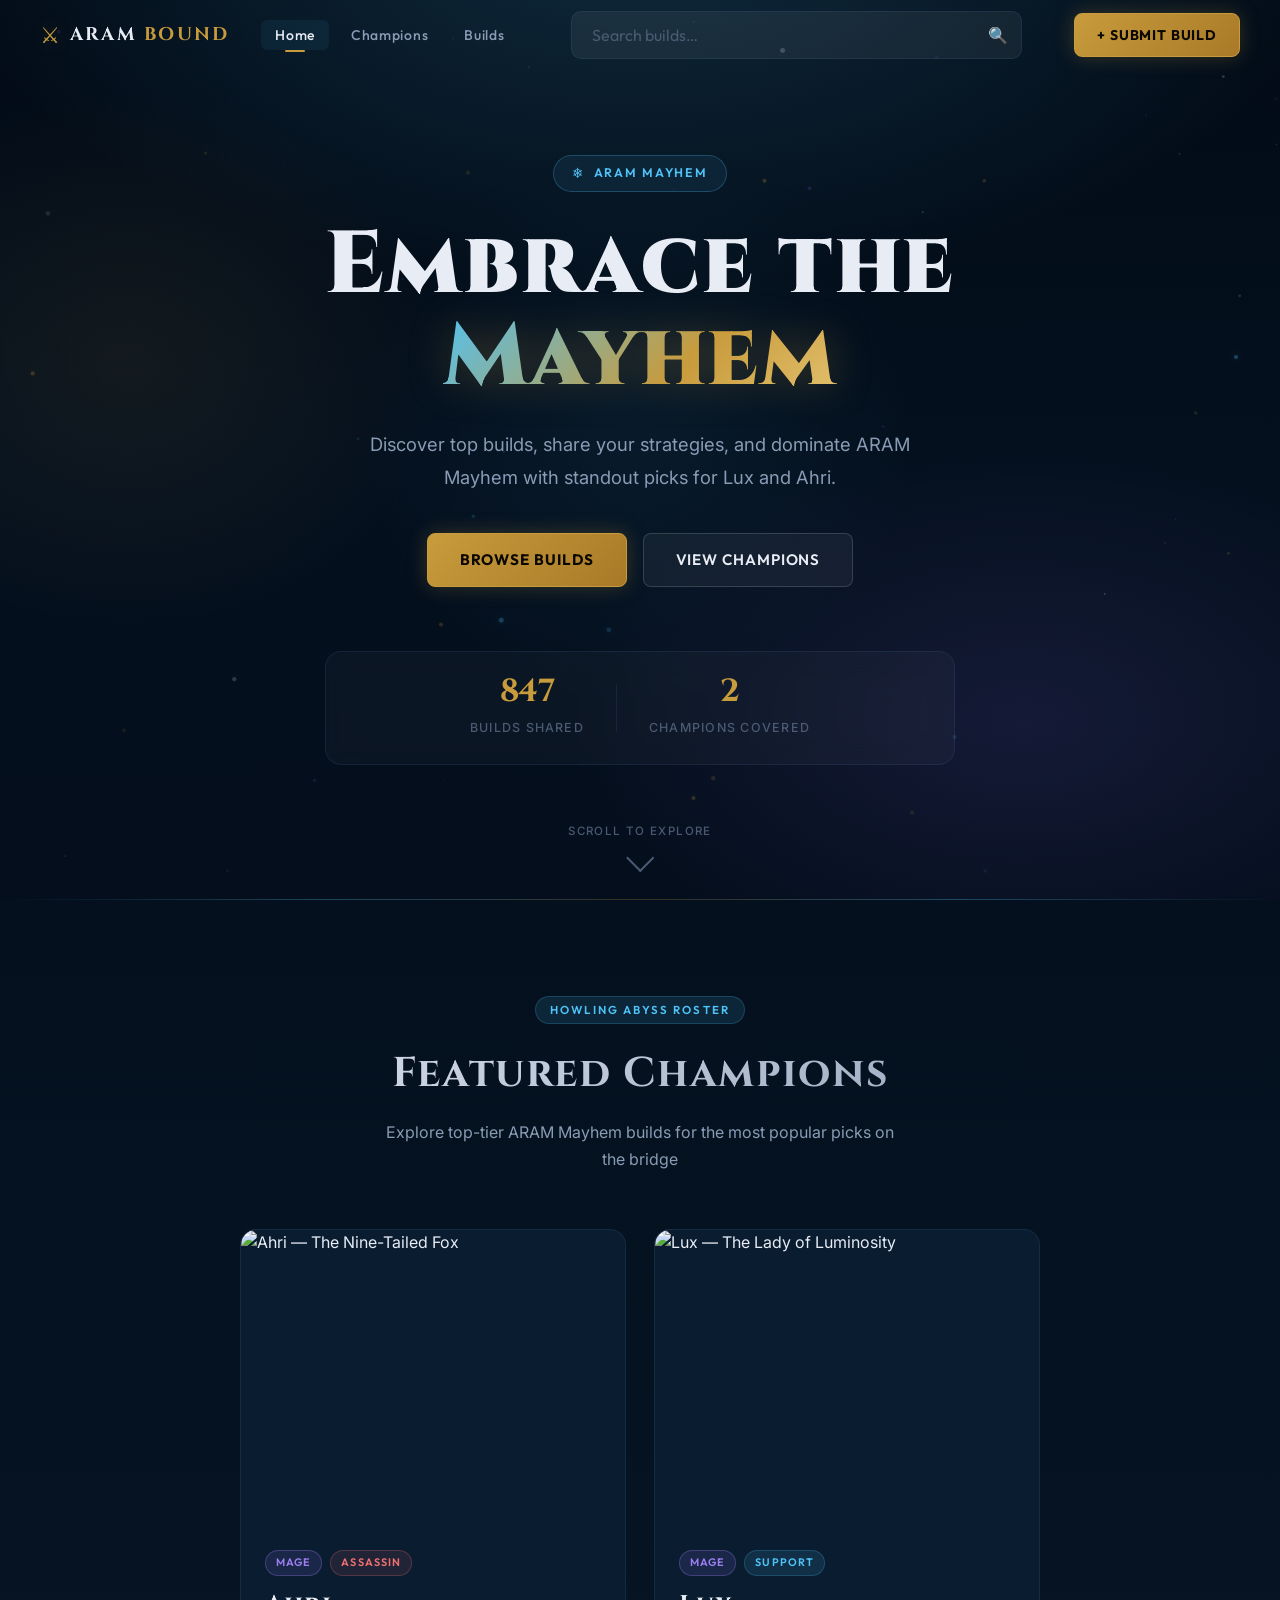
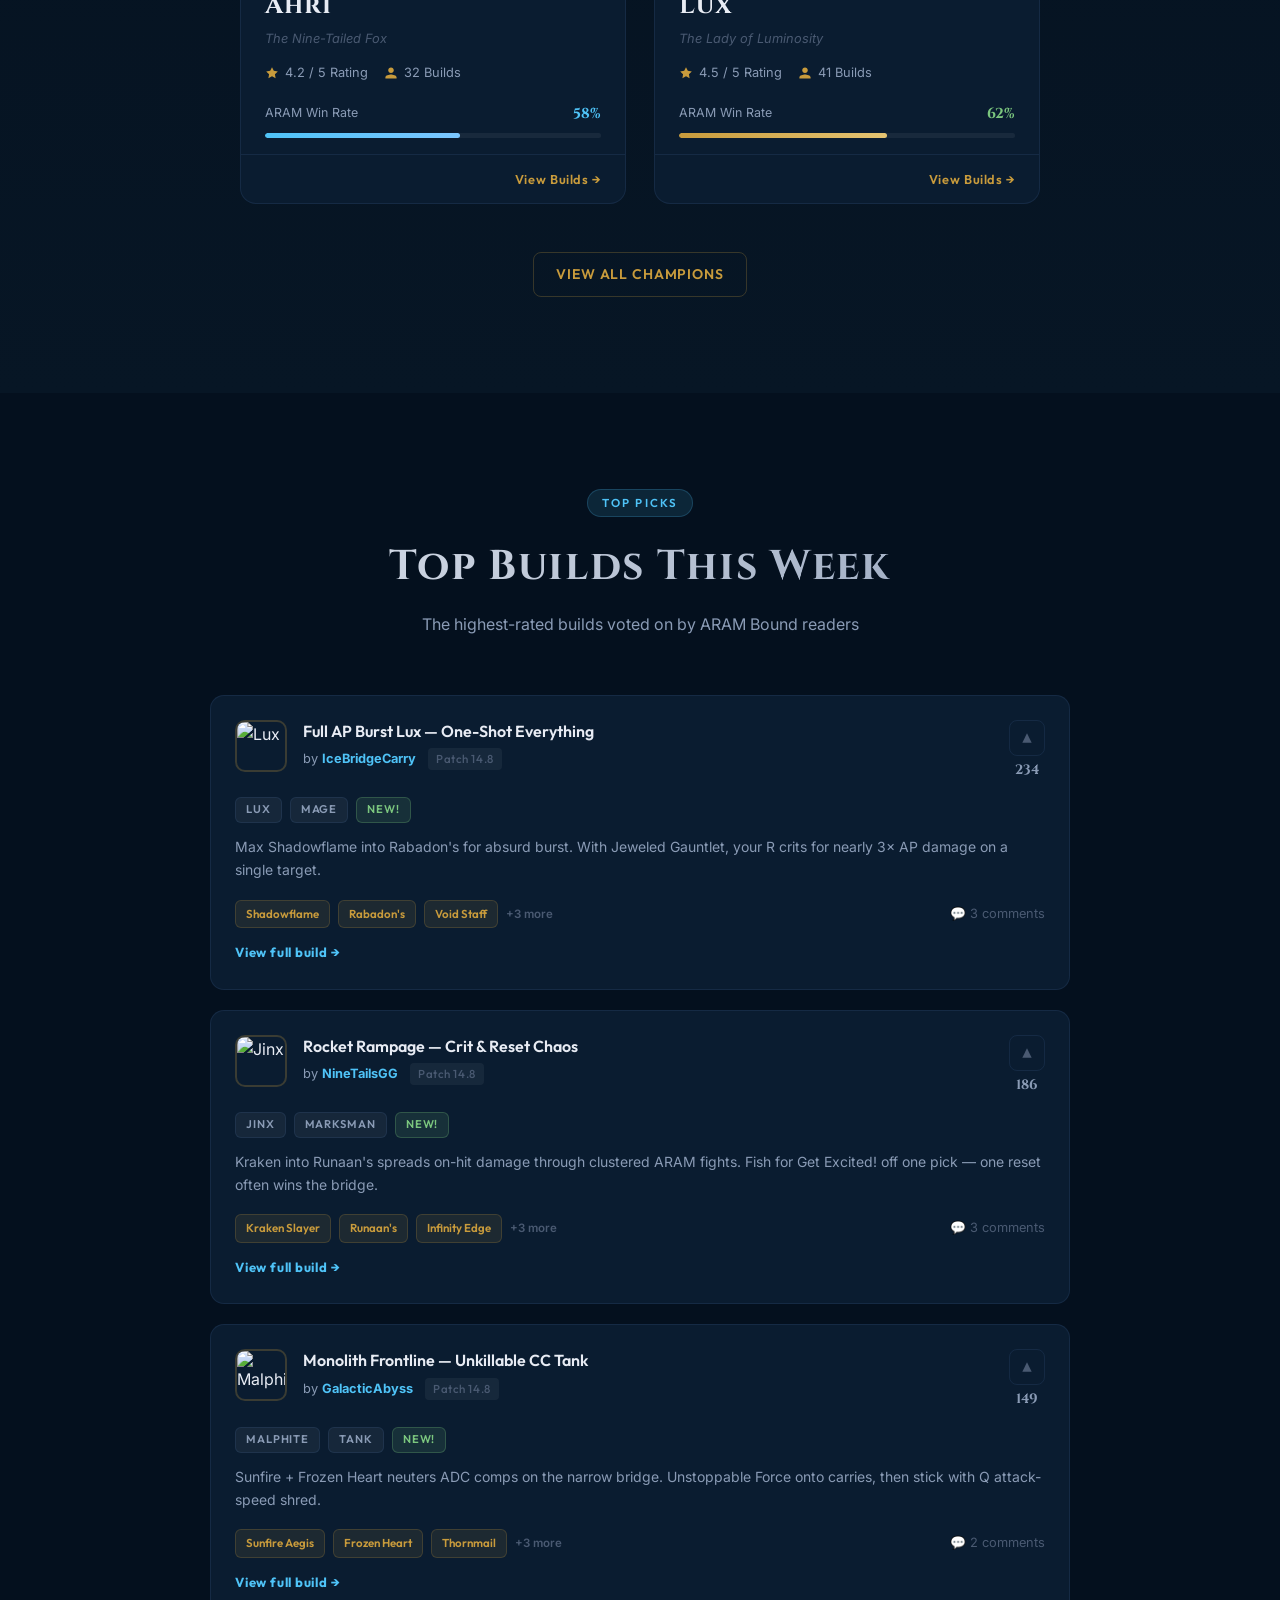
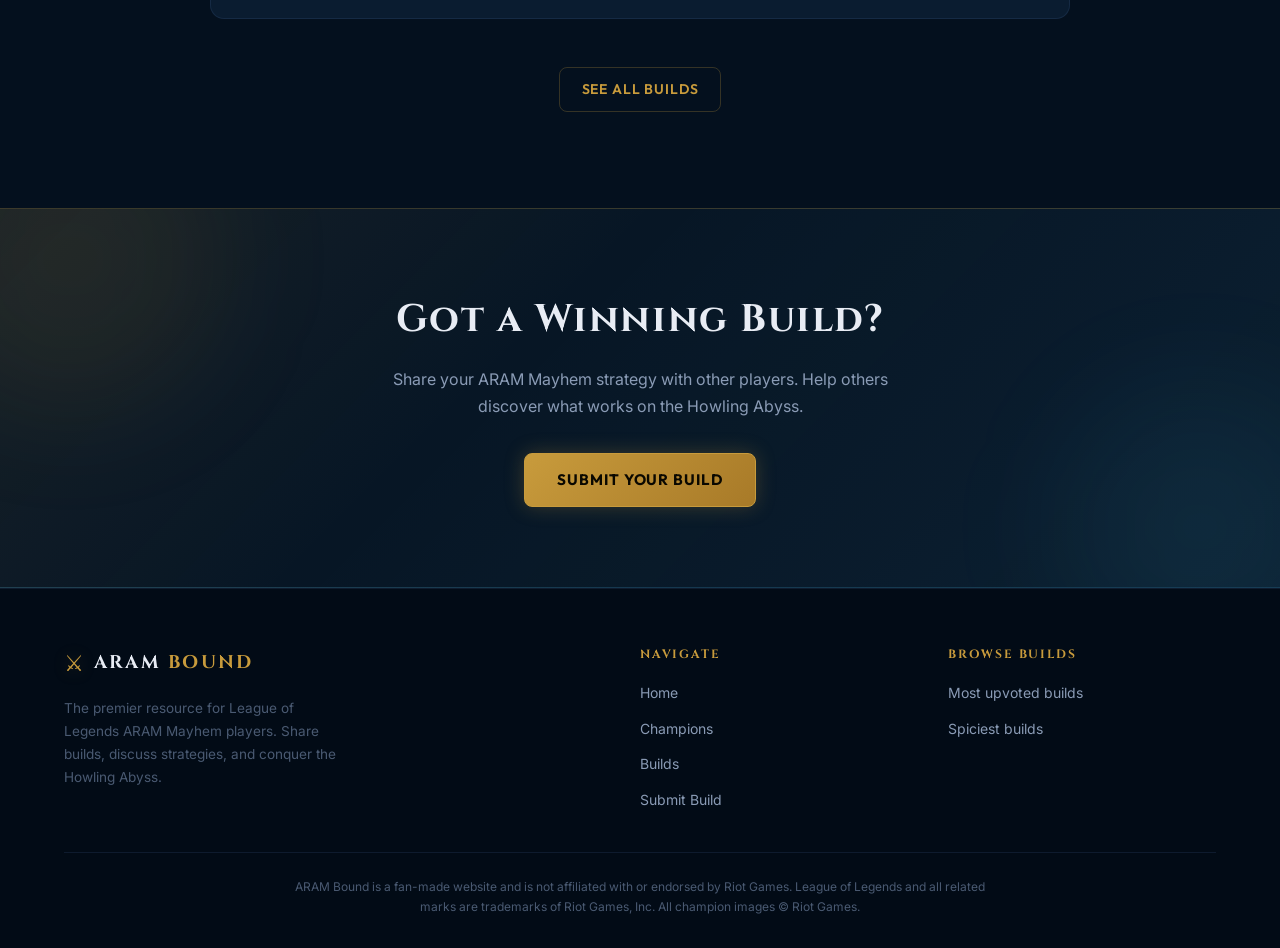
==== commit 61df086a: "Updated index.html Removed false example builds and added link to actual builds in the builds page" ====
--- a/index.html
+++ b/index.html
@@ -246,7 +246,7 @@
 
       <div class="builds-grid">
 
-        <!-- Build 1 — Lux AP Burst -->
+        <!-- Build 1 — same as builds feed: lux-1 (featured on builds page) -->
         <article class="build-card reveal" id="build-1">
           <div class="build-card-header">
             <img
@@ -271,13 +271,12 @@
             </div>
           </div>
           <div class="build-tags">
-            <span class="build-tag">Full AP</span>
-            <span class="build-tag">Burst</span>
-            <span class="build-tag">High Skill</span>
+            <span class="build-tag">Lux</span>
+            <span class="build-tag">Mage</span>
+            <span class="build-tag tag-new">New!</span>
           </div>
           <p class="build-description">
-            Max out Shadowflame into Rabadon's for absurd burst damage. Pair with Void Staff
-            and watch the enemy team melt from full health. Lux's R becomes a global death laser.
+            Max Shadowflame into Rabadon's for absurd burst. With Jeweled Gauntlet, your R crits for nearly 3× AP damage on a single target.
           </p>
           <div class="build-footer">
             <div class="build-items">
@@ -287,21 +286,22 @@
               <span class="item-more">+3 more</span>
             </div>
             <div class="build-stats-mini">
-              <span class="comment-count">💬 18 comments</span>
-            </div>
-          </div>
+              <span class="comment-count">💬 3 comments</span>
+            </div>
+          </div>
+          <a href="build-detail.html?build=lux-1" class="build-card-detail-link">View full build →</a>
         </article>
 
-        <!-- Build 2 — Ahri Snowball -->
+        <!-- Build 2 — jinx-1 (builds feed) -->
         <article class="build-card reveal" id="build-2">
           <div class="build-card-header">
             <img
-              src="https://ddragon.leagueoflegends.com/cdn/14.8.1/img/champion/Ahri.png"
-              alt="Ahri"
+              src="https://ddragon.leagueoflegends.com/cdn/14.8.1/img/champion/Jinx.png"
+              alt="Jinx"
               class="build-champion-icon"
             />
             <div class="build-info">
-              <h3 class="build-title">Ahri Snowball Machine — ARAM Mayhem Carry</h3>
+              <h3 class="build-title">Rocket Rampage — Crit &amp; Reset Chaos</h3>
               <div class="build-meta">
                 <span class="build-author">by <strong>NineTailsGG</strong></span>
                 <span class="build-patch">Patch 14.8</span>
@@ -313,43 +313,43 @@
                   <path d="M12 4L4 20h16L12 4z"/>
                 </svg>
               </button>
-              <span class="upvote-count" id="vote-count-2">198</span>
+              <span class="upvote-count" id="vote-count-2">186</span>
             </div>
           </div>
           <div class="build-tags">
-            <span class="build-tag">Mobility</span>
-            <span class="build-tag">Carry</span>
-            <span class="build-tag">Beginner Friendly</span>
+            <span class="build-tag">Jinx</span>
+            <span class="build-tag">Marksman</span>
+            <span class="build-tag tag-new">New!</span>
           </div>
           <p class="build-description">
-            Rush Lich Bane for maximum R reset potential. Ahri's passive mobility combined with
-            ARAM Mayhem's constant teamfights makes her unstoppable once she gets going.
+            Kraken into Runaan's spreads on-hit damage through clustered ARAM fights. Fish for Get Excited! off one pick — one reset often wins the bridge.
           </p>
           <div class="build-footer">
             <div class="build-items">
-              <span class="item-badge">Lich Bane</span>
-              <span class="item-badge">Horizon Focus</span>
-              <span class="item-badge">Shadowflame</span>
+              <span class="item-badge">Kraken Slayer</span>
+              <span class="item-badge">Runaan's</span>
+              <span class="item-badge">Infinity Edge</span>
               <span class="item-more">+3 more</span>
             </div>
             <div class="build-stats-mini">
-              <span class="comment-count">💬 24 comments</span>
-            </div>
-          </div>
+              <span class="comment-count">💬 3 comments</span>
+            </div>
+          </div>
+          <a href="build-detail.html?build=jinx-1" class="build-card-detail-link">View full build →</a>
         </article>
 
-        <!-- Build 3 — Lux Support Poke -->
+        <!-- Build 3 — malphite-1 (builds feed) -->
         <article class="build-card reveal" id="build-3">
           <div class="build-card-header">
             <img
-              src="https://ddragon.leagueoflegends.com/cdn/14.8.1/img/champion/Lux.png"
-              alt="Lux"
+              src="https://ddragon.leagueoflegends.com/cdn/14.8.1/img/champion/Malphite.png"
+              alt="Malphite"
               class="build-champion-icon"
             />
             <div class="build-info">
-              <h3 class="build-title">Support Lux — Shields &amp; Poke Hybrid</h3>
+              <h3 class="build-title">Monolith Frontline — Unkillable CC Tank</h3>
               <div class="build-meta">
-                <span class="build-author">by <strong>HolyAbyss</strong></span>
+                <span class="build-author">by <strong>GalacticAbyss</strong></span>
                 <span class="build-patch">Patch 14.8</span>
               </div>
             </div>
@@ -359,29 +359,29 @@
                   <path d="M12 4L4 20h16L12 4z"/>
                 </svg>
               </button>
-              <span class="upvote-count" id="vote-count-3">156</span>
+              <span class="upvote-count" id="vote-count-3">149</span>
             </div>
           </div>
           <div class="build-tags">
-            <span class="build-tag">Support</span>
-            <span class="build-tag">Poke</span>
+            <span class="build-tag">Malphite</span>
+            <span class="build-tag">Tank</span>
             <span class="build-tag tag-new">New!</span>
           </div>
           <p class="build-description">
-            Balance between shielding your carry and poking the enemy down. Shurelya's first
-            gives you the movement speed to dodge incoming poke while keeping your team alive.
+            Sunfire + Frozen Heart neuters ADC comps on the narrow bridge. Unstoppable Force onto carries, then stick with Q attack-speed shred.
           </p>
           <div class="build-footer">
             <div class="build-items">
-              <span class="item-badge">Shurelya's</span>
-              <span class="item-badge">Ardent Censer</span>
-              <span class="item-badge">Staff of Flowing</span>
+              <span class="item-badge">Sunfire Aegis</span>
+              <span class="item-badge">Frozen Heart</span>
+              <span class="item-badge">Thornmail</span>
               <span class="item-more">+3 more</span>
             </div>
             <div class="build-stats-mini">
-              <span class="comment-count">💬 11 comments</span>
-            </div>
-          </div>
+              <span class="comment-count">💬 2 comments</span>
+            </div>
+          </div>
+          <a href="build-detail.html?build=malphite-1" class="build-card-detail-link">View full build →</a>
         </article>
 
       </div><!-- /builds-grid -->
@@ -445,12 +445,11 @@
           </ul>
         </div>
 
-        <!-- Champion links -->
         <div class="footer-links">
-          <h4 class="footer-heading">Champions</h4>
+          <h4 class="footer-heading">Browse builds</h4>
           <ul>
-            <li><a href="champion-detail.html?champion=ahri">Ahri Builds</a></li>
-            <li><a href="champion-detail.html?champion=lux">Lux Builds</a></li>
+            <li><a href="builds.html?sort=votes">Most upvoted builds</a></li>
+            <li><a href="builds.html?sort=spicy">Spiciest builds</a></li>
           </ul>
         </div>
 
--- a/css/style.css
+++ b/css/style.css
@@ -19,6 +19,7 @@
 
   /* Accent Colors */
   --gold:        #c89b3c;
+  --gold-dark:   #6b4810;
   --gold-light:  #e5c472;
   --gold-glow:   rgba(200, 155, 60, 0.25);
   --ice-blue:    #4fc3f7;
@@ -982,6 +983,23 @@
   color: var(--text-secondary);
   line-height: 1.65;
   margin-bottom: 18px;
+}
+
+.build-card-detail-link {
+  display: inline-flex;
+  align-items: center;
+  margin-top: 14px;
+  font-family: var(--font-ui);
+  font-size: 0.82rem;
+  font-weight: 700;
+  letter-spacing: 0.06em;
+  color: var(--ice-blue);
+  text-decoration: none;
+  transition: color var(--transition-fast);
+}
+
+.build-card-detail-link:hover {
+  color: var(--gold-light);
 }
 
 /* Build Footer */
@@ -3159,7 +3177,7 @@
 .builds-results-bar{display:flex;align-items:center;justify-content:space-between;margin-bottom:20px;flex-wrap:wrap;gap:8px}
 .builds-results-count{font-family:var(--font-ui);font-size:.8rem;color:var(--text-muted)}
 .builds-results-count strong{color:var(--text-primary);font-weight:700}
-.feed-featured-ribbon{background:linear-gradient(90deg,var(--gold-dark),var(--gold));padding:5px 16px;font-family:var(--font-ui);font-size:.65rem;font-weight:800;letter-spacing:.18em;text-transform:uppercase;color:#020b16;display:flex;align-items:center;gap:6px}
+.feed-featured-ribbon{background:linear-gradient(90deg,var(--gold-dark),var(--gold),var(--gold-light));padding:6px 16px;font-family:var(--font-ui);font-size:.65rem;font-weight:800;letter-spacing:.18em;text-transform:uppercase;color:#fefce8;text-shadow:0 1px 2px rgba(0,0,0,.55);display:flex;align-items:center;gap:6px;border-bottom:1px solid rgba(0,0,0,.15)}
 .feed-card-top{display:flex;align-items:center;justify-content:space-between;padding:14px 18px 10px;border-bottom:1px solid var(--border);gap:10px}
 .feed-champ-badge{display:flex;align-items:center;gap:9px}
 .feed-champ-icon{width:32px;height:32px;border-radius:8px;border:1.5px solid var(--border);object-fit:cover;flex-shrink:0}
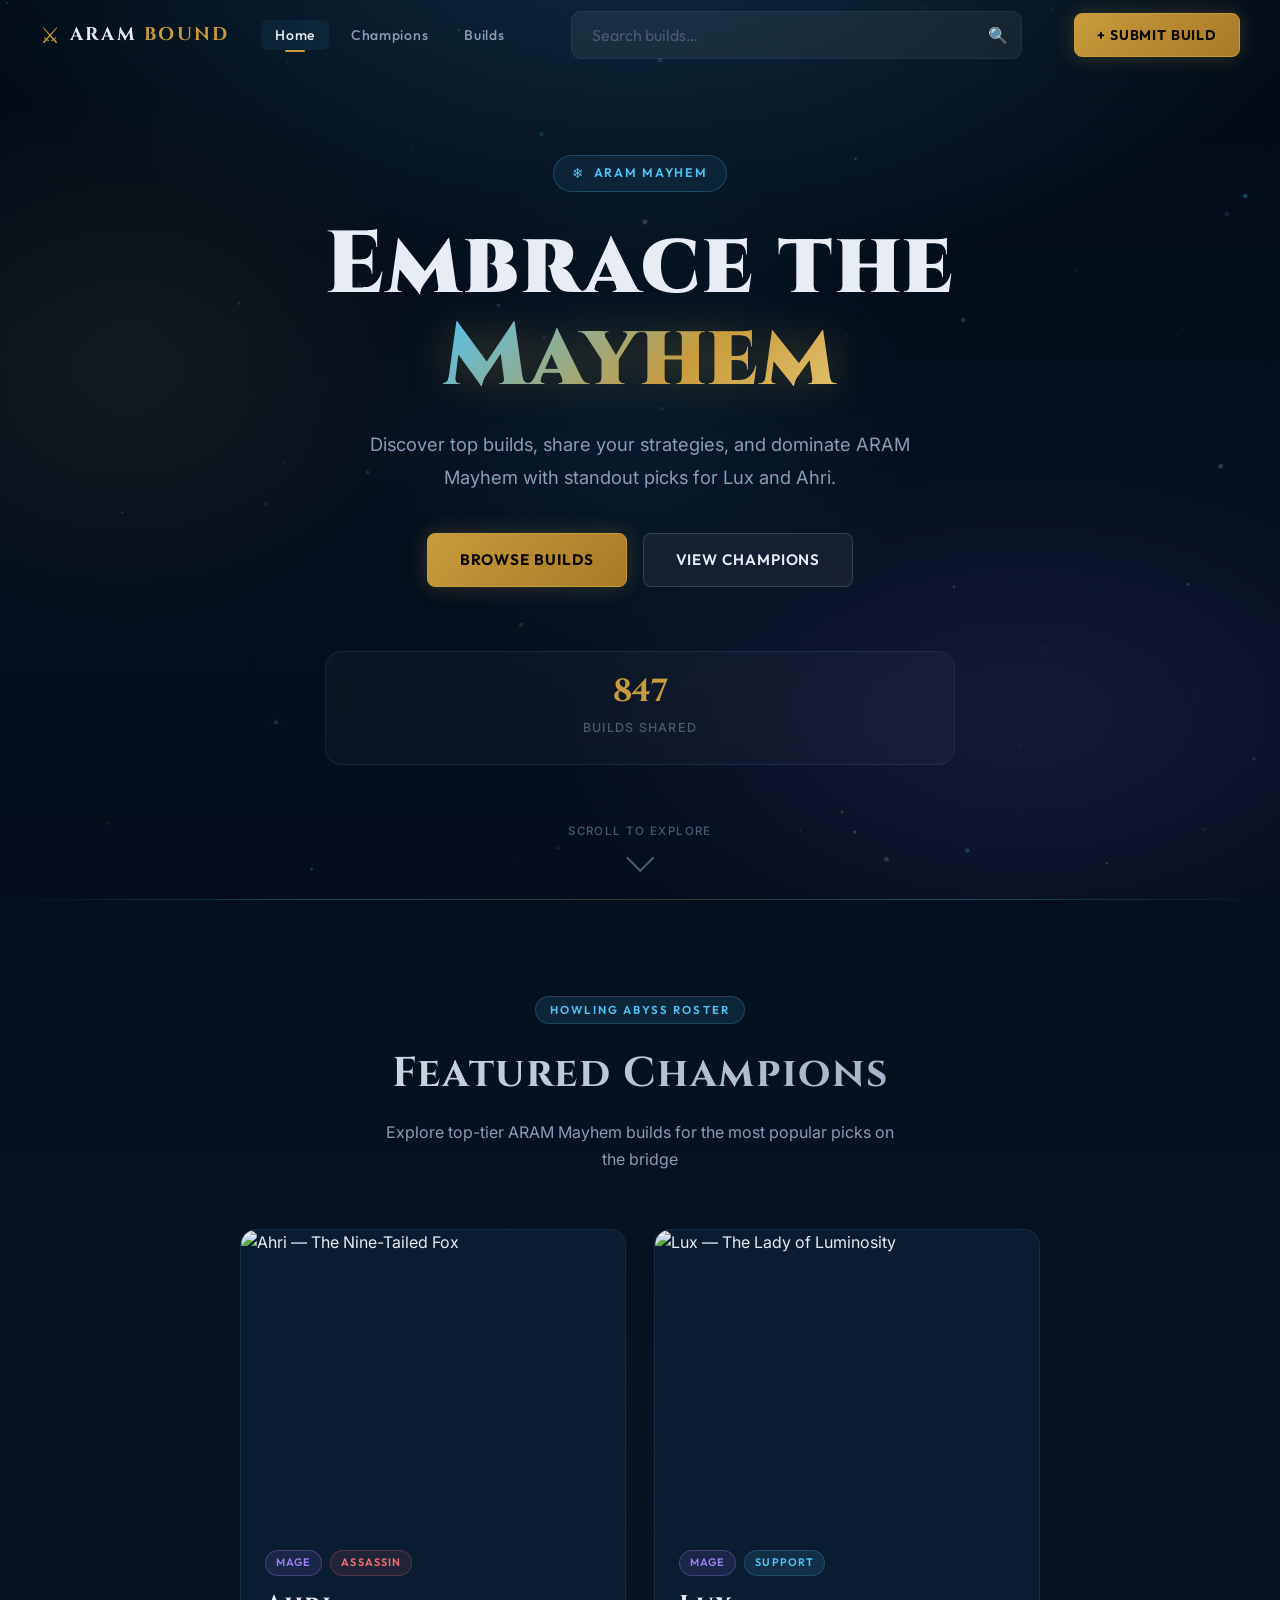
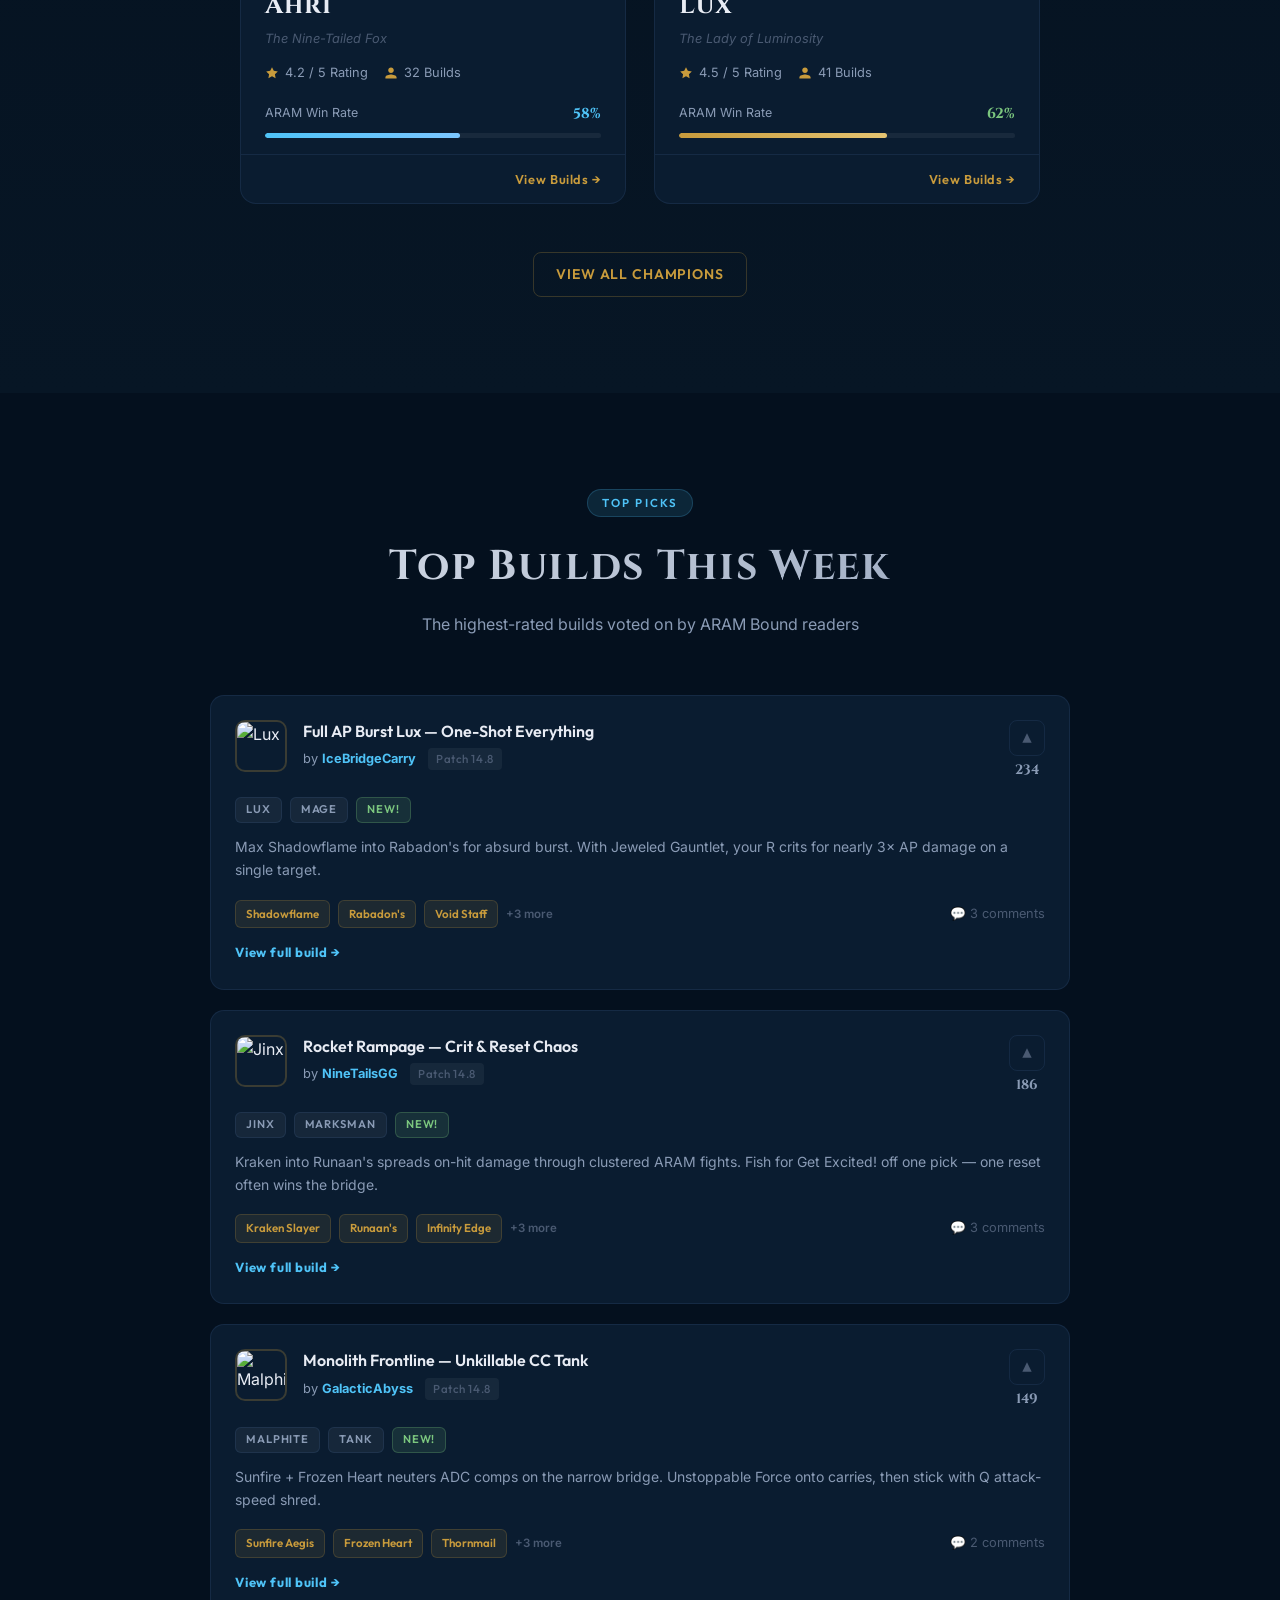
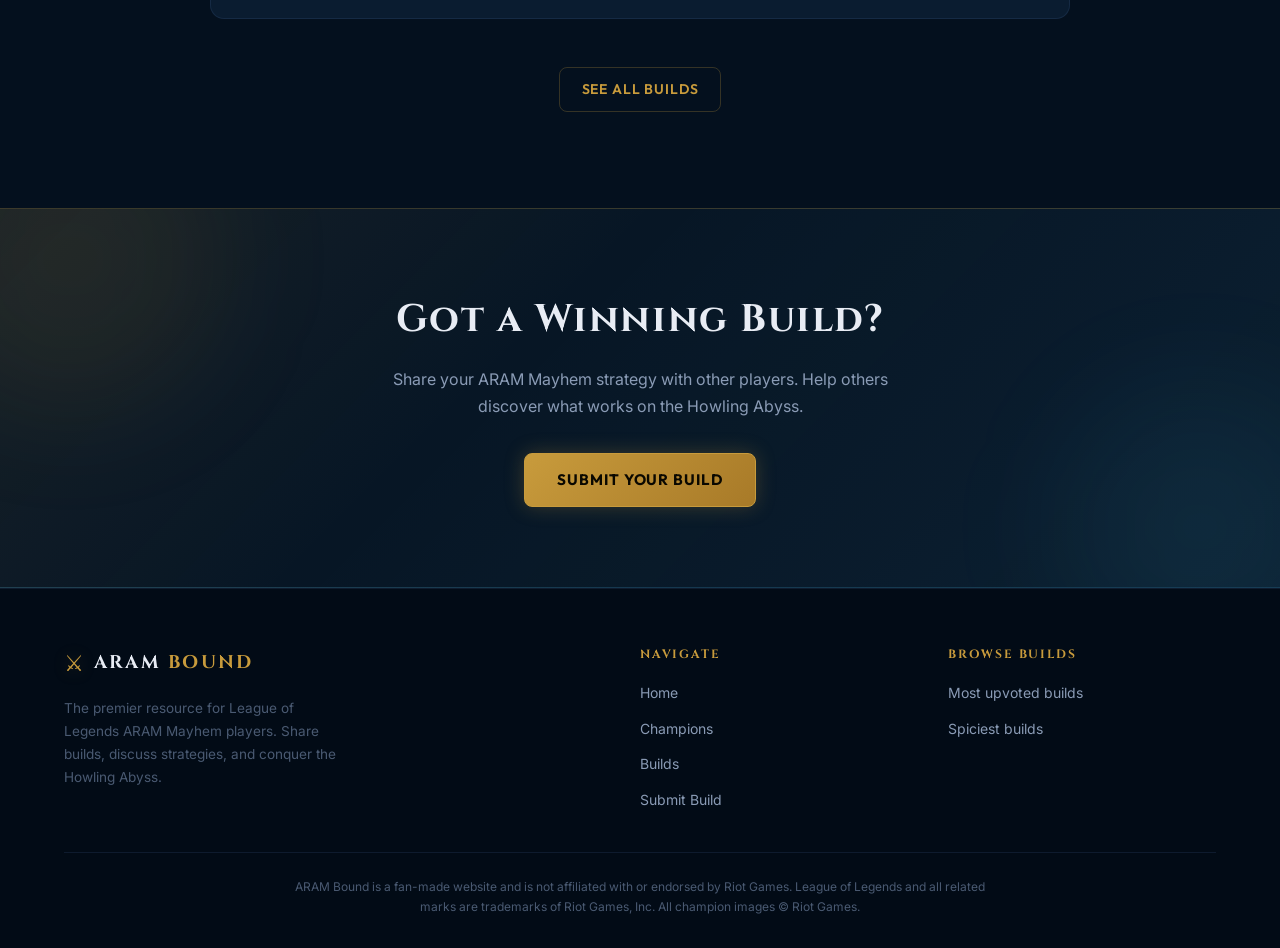
==== commit cadb2cea: "Removed Champions Covered on index.html" ====
--- a/index.html
+++ b/index.html
@@ -97,11 +97,6 @@
         <div class="stat">
           <span class="stat-number" id="stat-builds" data-target="847">0</span>
           <span class="stat-label">Builds Shared</span>
-        </div>
-        <div class="stat-divider"></div>
-        <div class="stat">
-          <span class="stat-number" id="stat-champions" data-target="2">0</span>
-          <span class="stat-label">Champions Covered</span>
         </div>
       </div>
 
--- a/css/style.css
+++ b/css/style.css
@@ -985,6 +985,7 @@
   margin-bottom: 18px;
 }
 
+/* Hex fallback first: global `a { color: inherit }` otherwise wins if vars/CSS partial-load */
 .build-card-detail-link {
   display: inline-flex;
   align-items: center;
@@ -993,12 +994,14 @@
   font-size: 0.82rem;
   font-weight: 700;
   letter-spacing: 0.06em;
+  color: #4fc3f7;
   color: var(--ice-blue);
   text-decoration: none;
   transition: color var(--transition-fast);
 }
 
 .build-card-detail-link:hover {
+  color: #e5c472;
   color: var(--gold-light);
 }
 
@@ -3162,6 +3165,27 @@
   .tab-btn        { padding: 14px 16px; font-size: 0.8rem; }
 }
 
+/* Builds feed — base card chrome (explicit so GitHub Pages / any host always matches local) */
+.build-feed-card {
+  display: flex;
+  flex-direction: column;
+  background: var(--bg-card);
+  border: 1px solid var(--border);
+  border-radius: 14px;
+  overflow: hidden;
+  transition: border-color var(--transition-fast), box-shadow var(--transition-fast);
+}
+
+.build-feed-card:hover {
+  border-color: var(--border-gold);
+  box-shadow: var(--shadow-card);
+}
+
+.build-feed-card.featured {
+  border-color: rgba(200, 155, 60, 0.55);
+  box-shadow: 0 0 0 1px rgba(200, 155, 60, 0.25), var(--shadow-card);
+}
+
 .build-feed-card.hidden{display:none}.builds-feed-grid{display:grid;grid-template-columns:repeat(2,1fr);gap:20px}
 .hero-search-wrap{margin-top:28px;max-width:520px;margin-left:auto;margin-right:auto;position:relative}
 .hero-search-input{width:100%;padding:14px 52px 14px 20px;background:rgba(255,255,255,0.07);border:1px solid var(--border);border-radius:12px;color:var(--text-primary);font-family:var(--font-ui);font-size:.95rem;outline:none;transition:border-color var(--transition-fast),box-shadow var(--transition-fast);box-sizing:border-box}
@@ -3177,7 +3201,7 @@
 .builds-results-bar{display:flex;align-items:center;justify-content:space-between;margin-bottom:20px;flex-wrap:wrap;gap:8px}
 .builds-results-count{font-family:var(--font-ui);font-size:.8rem;color:var(--text-muted)}
 .builds-results-count strong{color:var(--text-primary);font-weight:700}
-.feed-featured-ribbon{background:linear-gradient(90deg,var(--gold-dark),var(--gold),var(--gold-light));padding:6px 16px;font-family:var(--font-ui);font-size:.65rem;font-weight:800;letter-spacing:.18em;text-transform:uppercase;color:#fefce8;text-shadow:0 1px 2px rgba(0,0,0,.55);display:flex;align-items:center;gap:6px;border-bottom:1px solid rgba(0,0,0,.15)}
+.feed-featured-ribbon{padding:6px 16px;font-family:var(--font-ui);font-size:.65rem;font-weight:800;letter-spacing:.18em;text-transform:uppercase;color:#fefce8;text-shadow:0 1px 2px rgba(0,0,0,.55);display:flex;align-items:center;gap:6px;border-bottom:1px solid rgba(0,0,0,.15);background:linear-gradient(90deg,#6b4810,#c89b3c,#e5c472);background:linear-gradient(90deg,var(--gold-dark),var(--gold),var(--gold-light))}
 .feed-card-top{display:flex;align-items:center;justify-content:space-between;padding:14px 18px 10px;border-bottom:1px solid var(--border);gap:10px}
 .feed-champ-badge{display:flex;align-items:center;gap:9px}
 .feed-champ-icon{width:32px;height:32px;border-radius:8px;border:1.5px solid var(--border);object-fit:cover;flex-shrink:0}
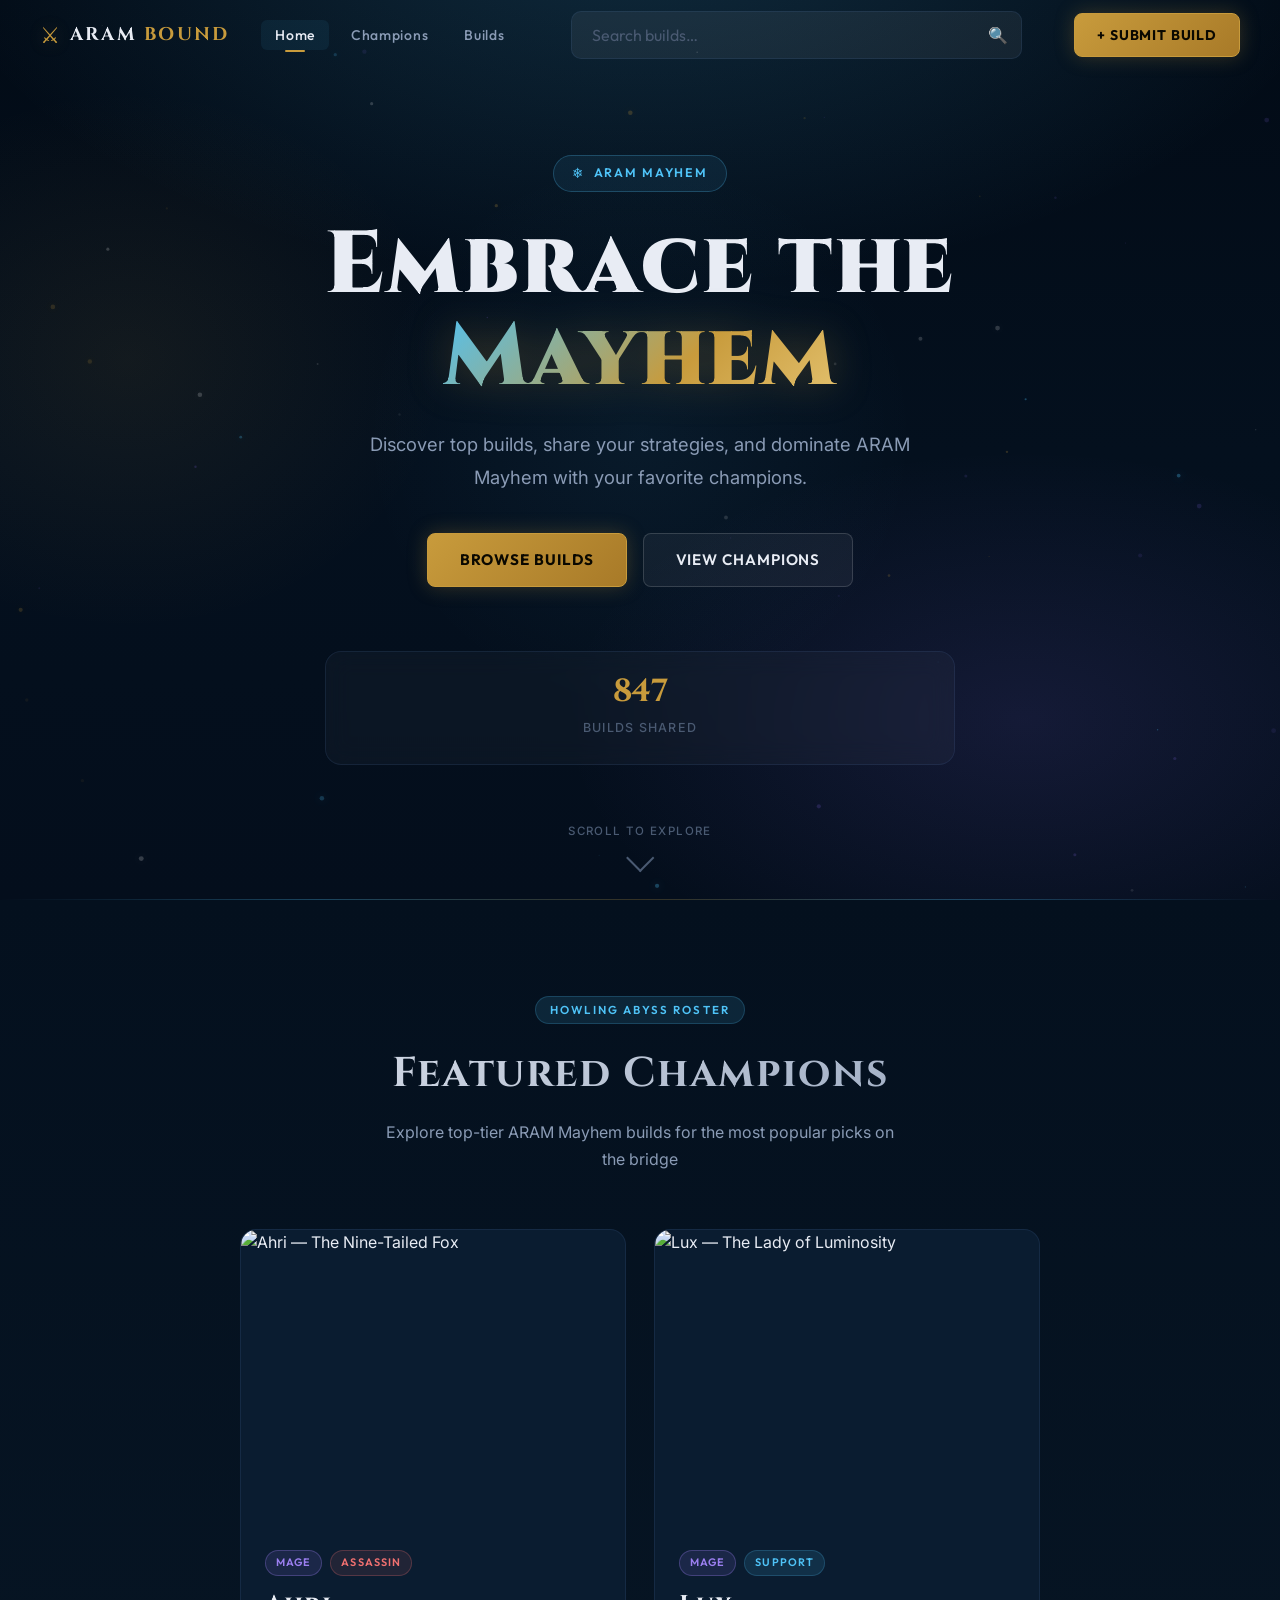
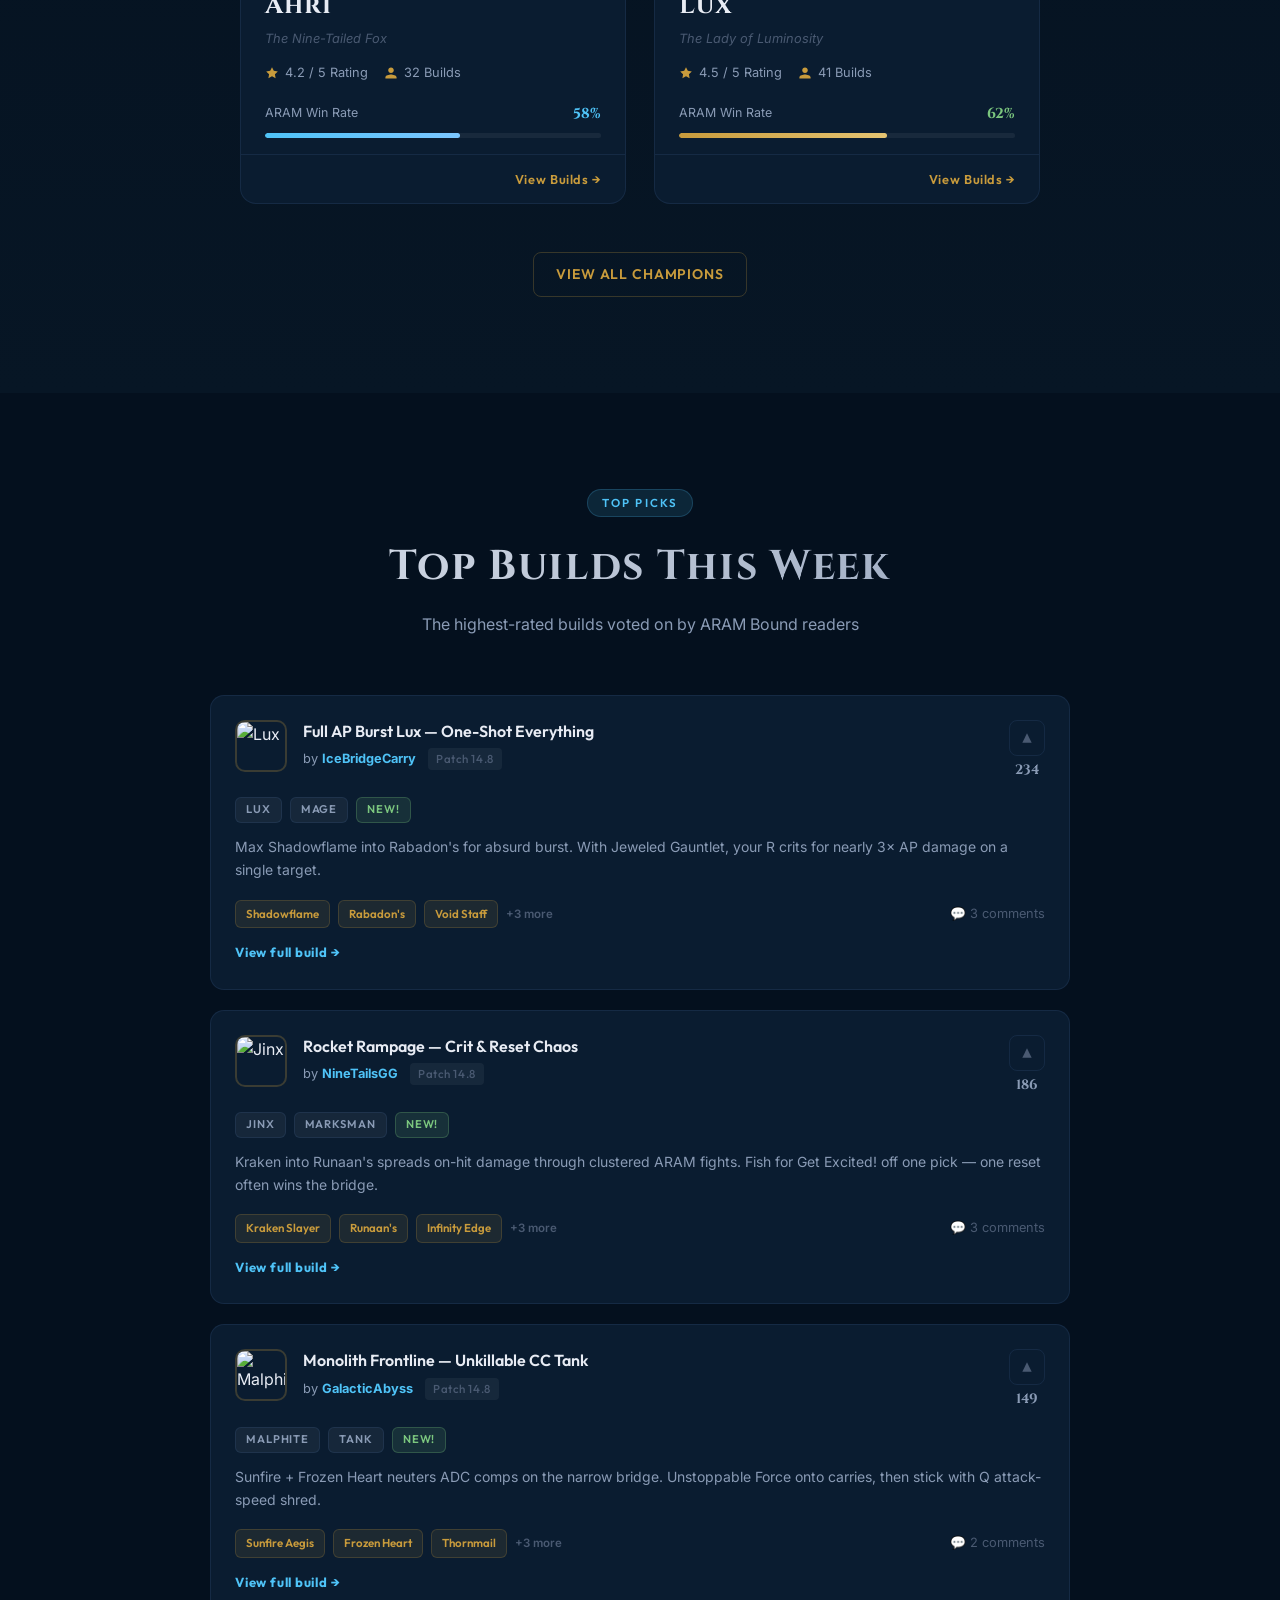
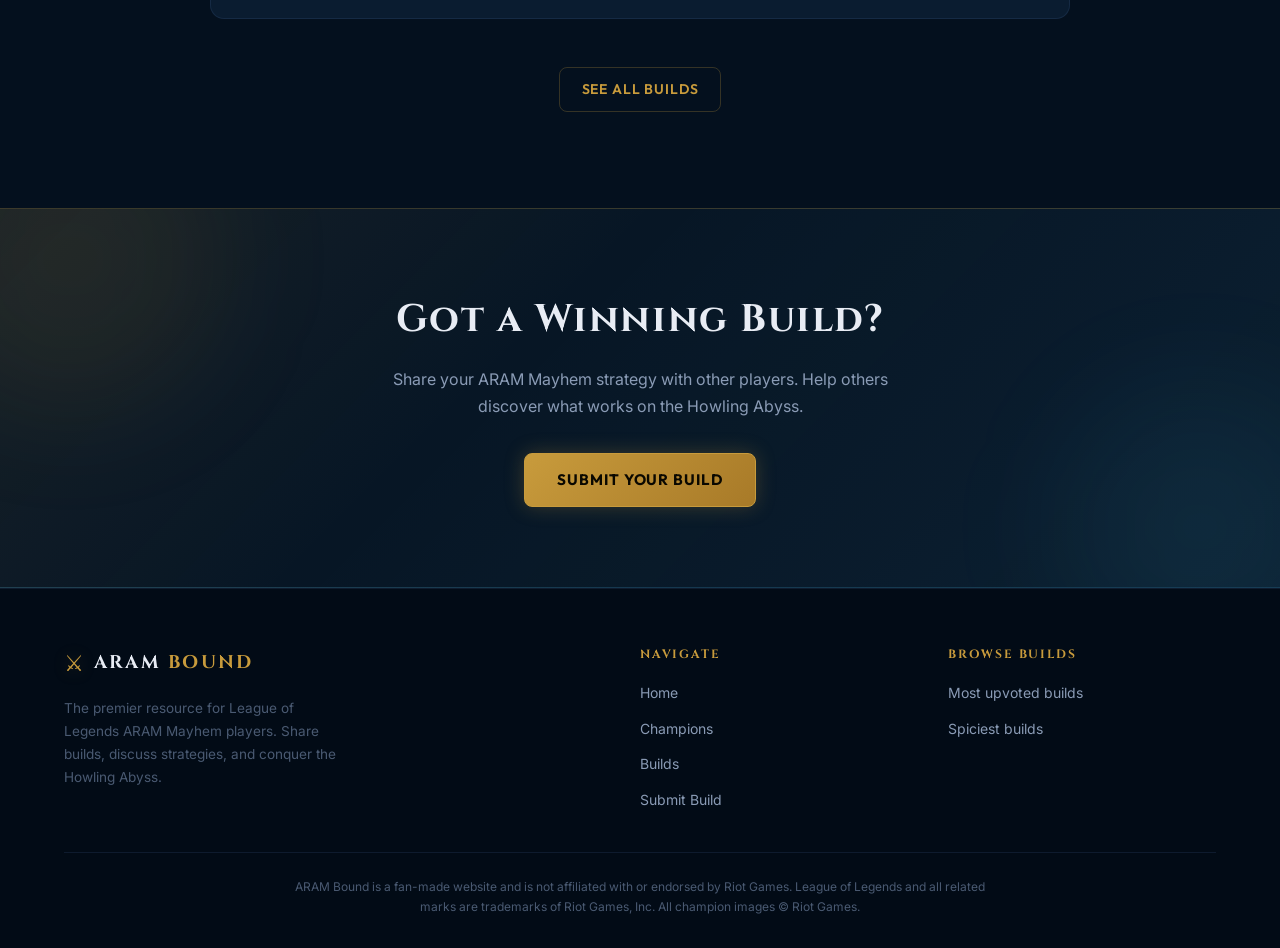
==== commit 1f807832: "Error and validation checking Fixed all CSS and html errors found." ====
--- a/index.html
+++ b/index.html
@@ -38,7 +38,7 @@
 
       <!-- Global search -->
       <div class="nav-search-wrap" id="navSearchWrap">
-        <input type="search" class="nav-search-input" id="navSearch" placeholder="Search builds…" autocomplete="off" aria-label="Search all builds" />
+        <input type="text" class="nav-search-input" id="navSearch" placeholder="Search builds…" autocomplete="off" aria-label="Search all builds" />
         <button type="button" class="nav-search-submit" id="navSearchBtn" aria-label="Search">&#x1F50D;</button>
       </div>
 
@@ -83,7 +83,7 @@
       <!-- Subtitle -->
       <p class="hero-subtitle" id="hero-subtitle">
         Discover top builds, share your strategies, and dominate ARAM Mayhem
-        with standout picks for Lux and Ahri.
+        with your favorite champions.
       </p>
 
       <!-- CTA Buttons -->
@@ -431,7 +431,7 @@
 
         <!-- Nav links -->
         <div class="footer-links">
-          <h4 class="footer-heading">Navigate</h4>
+          <h3 class="footer-heading">Navigate</h3>
           <ul>
             <li><a href="index.html">Home</a></li>
             <li><a href="champions.html">Champions</a></li>
@@ -441,7 +441,7 @@
         </div>
 
         <div class="footer-links">
-          <h4 class="footer-heading">Browse builds</h4>
+          <h3 class="footer-heading">Browse builds</h3>
           <ul>
             <li><a href="builds.html?sort=votes">Most upvoted builds</a></li>
             <li><a href="builds.html?sort=spicy">Spiciest builds</a></li>
